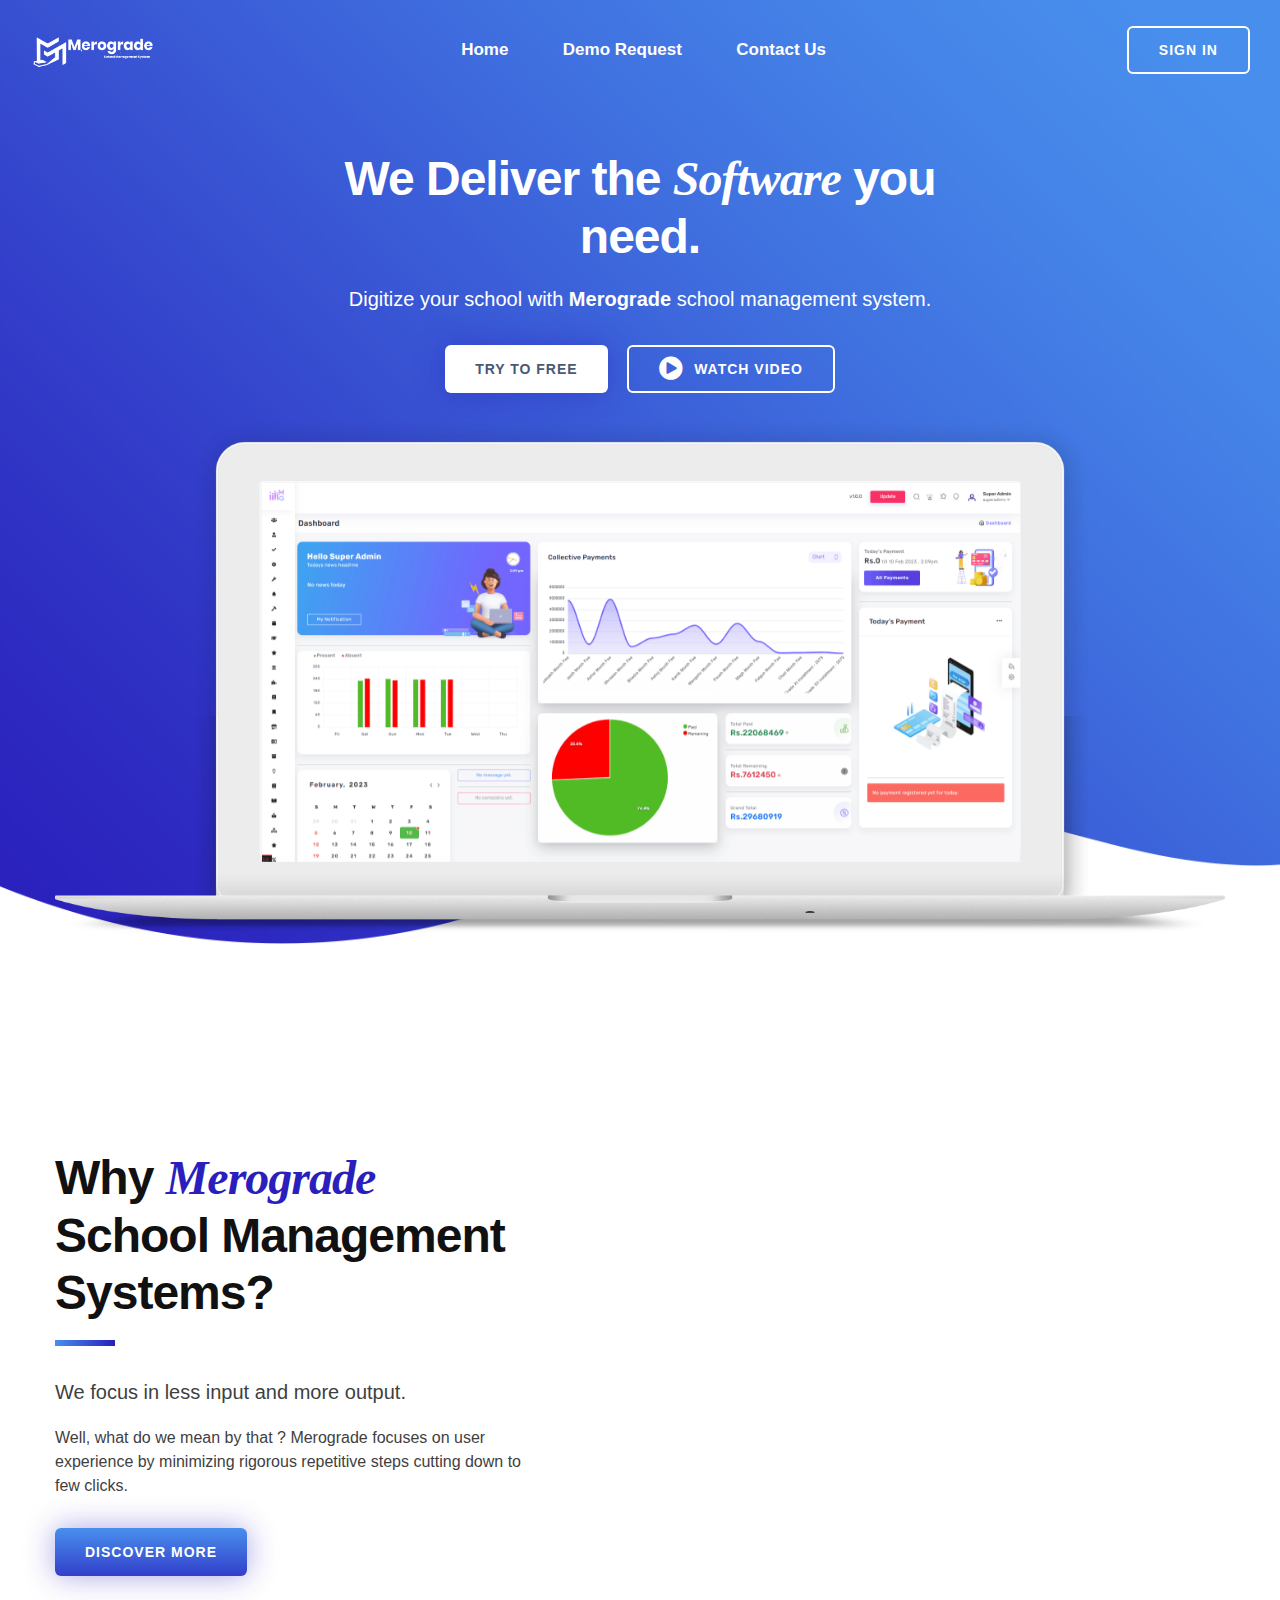
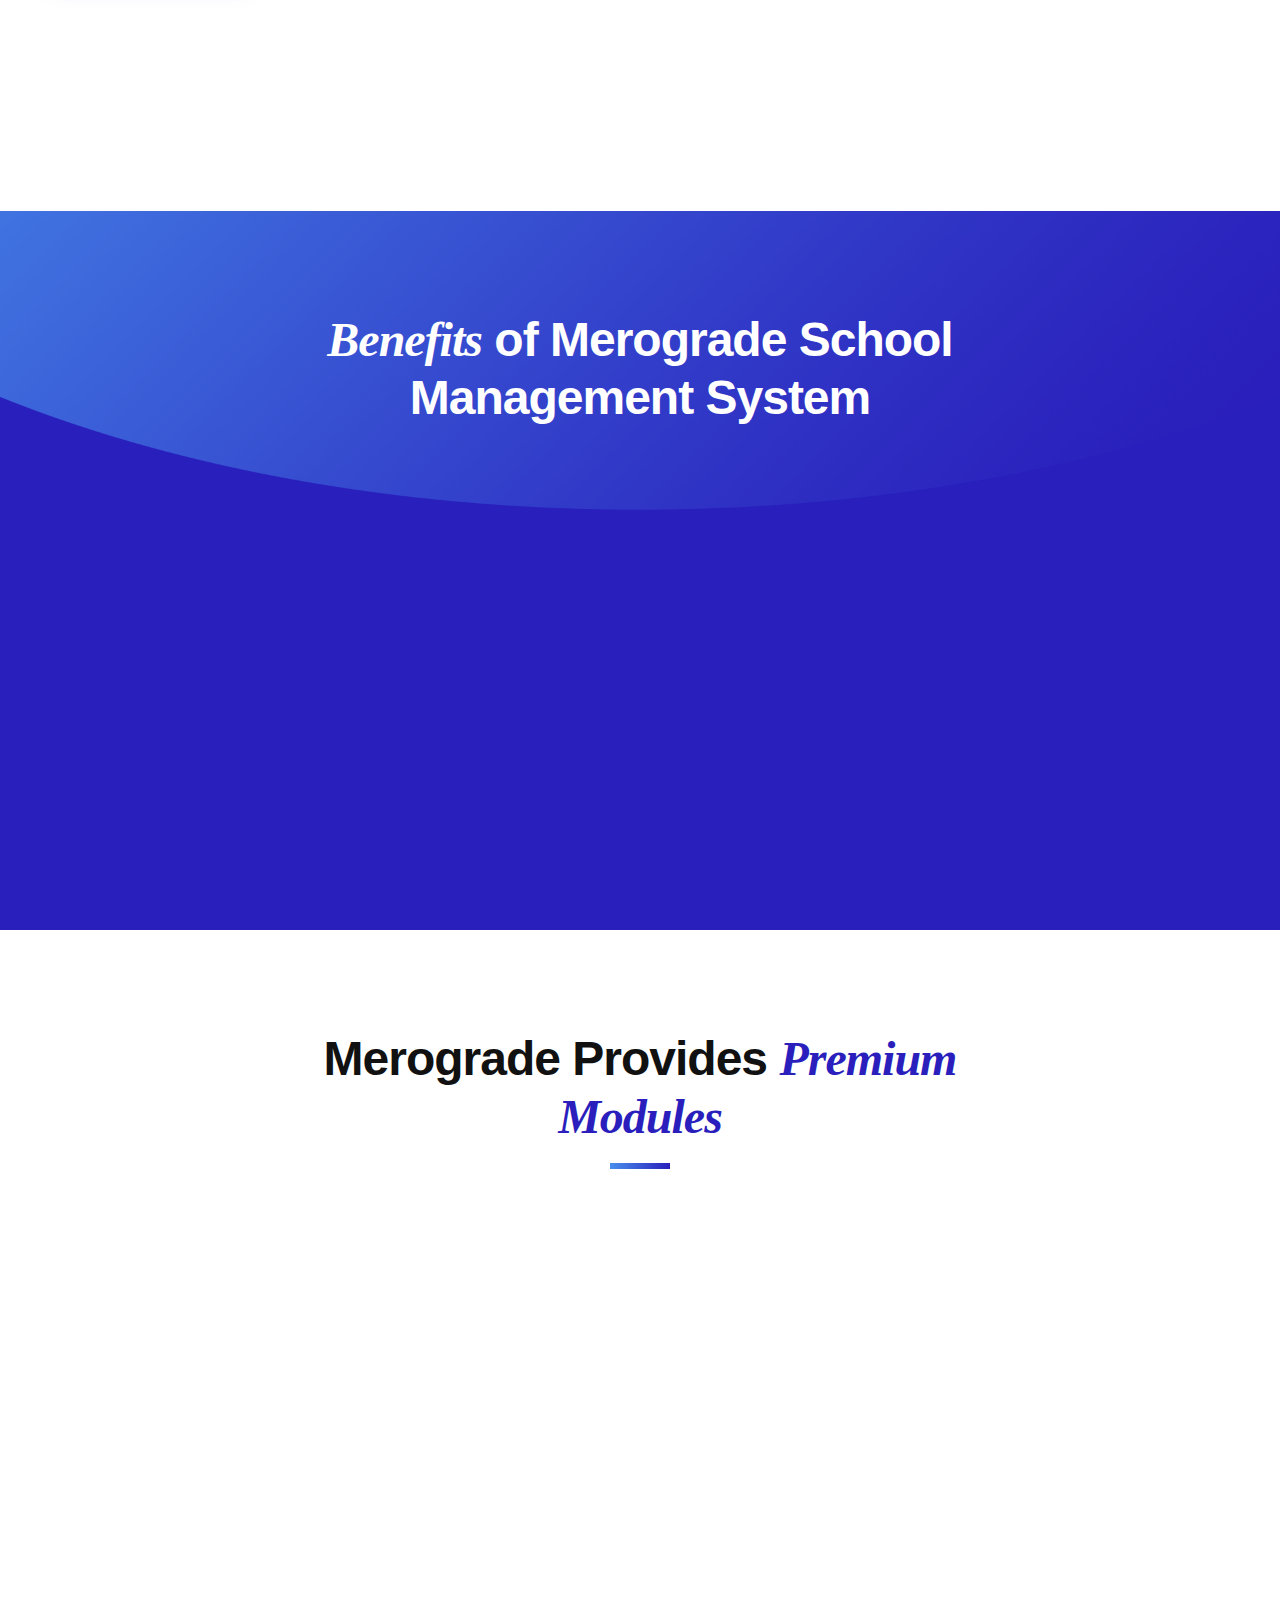
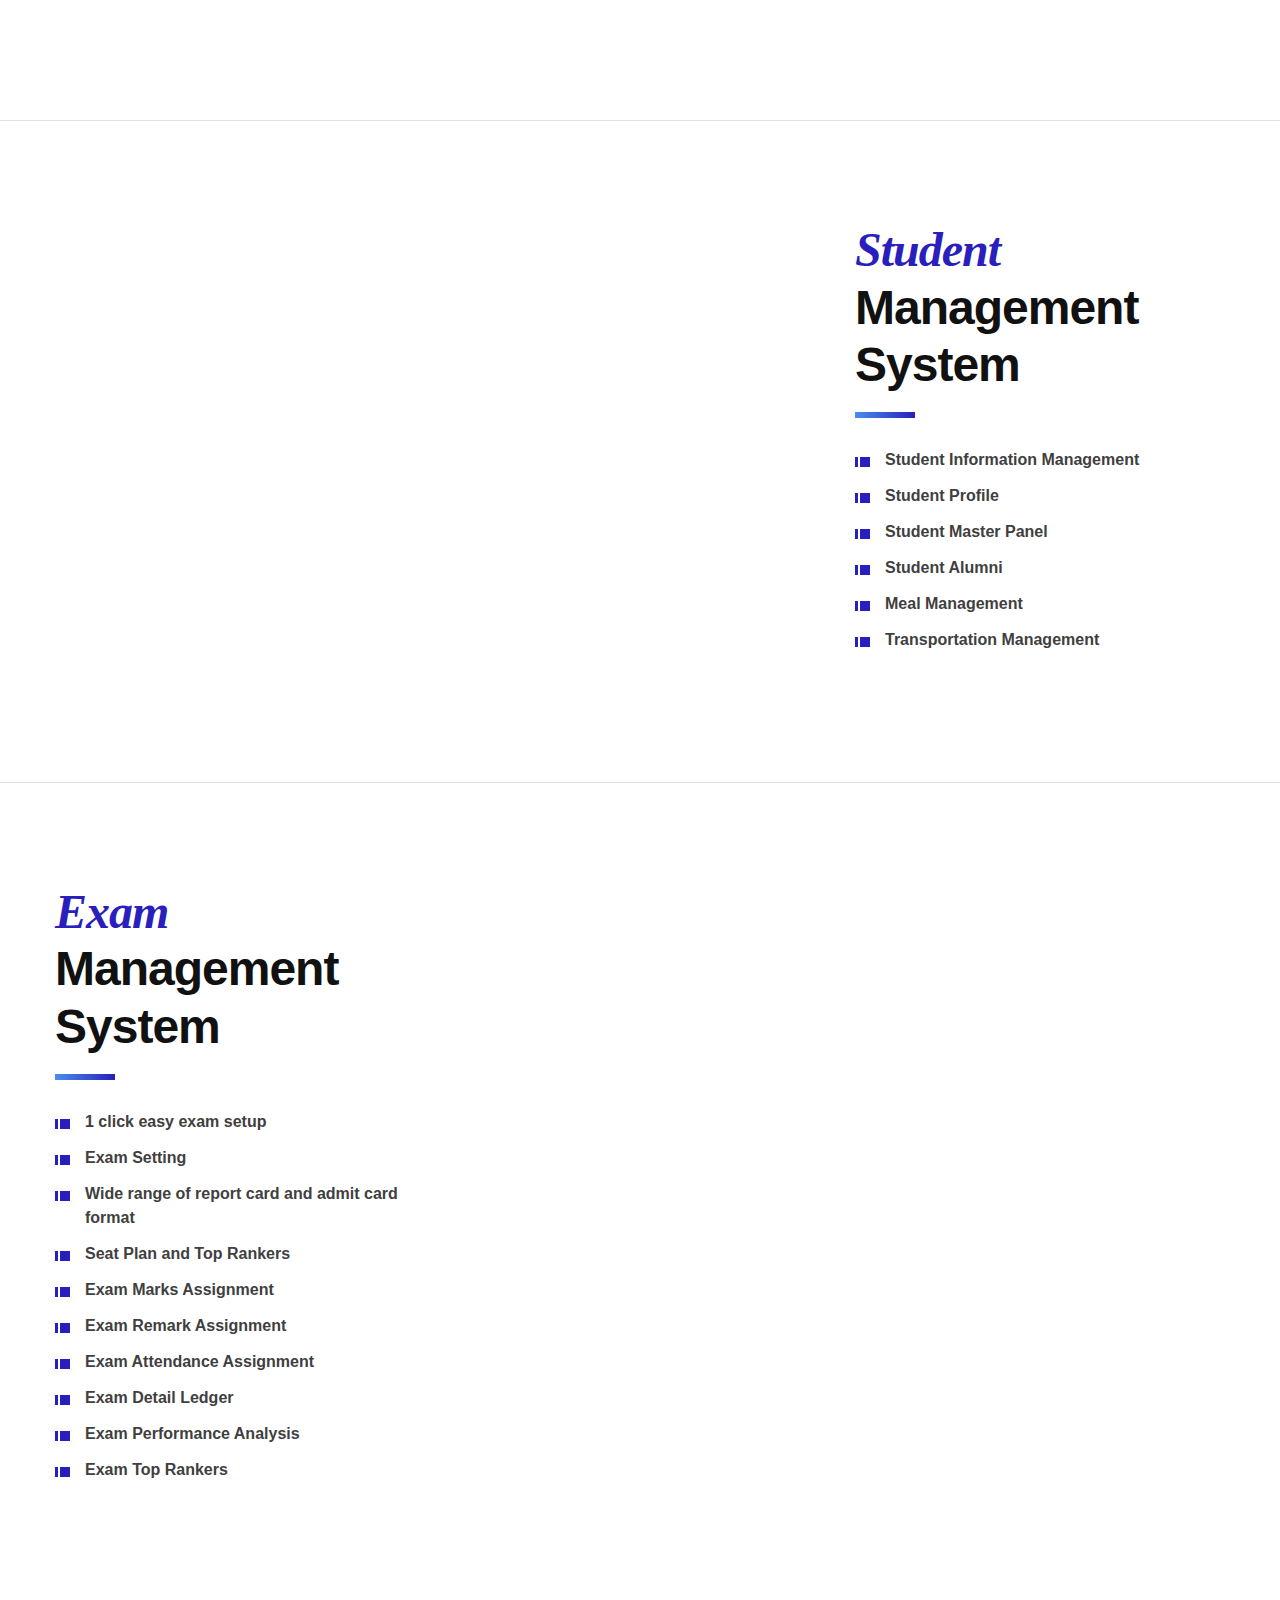
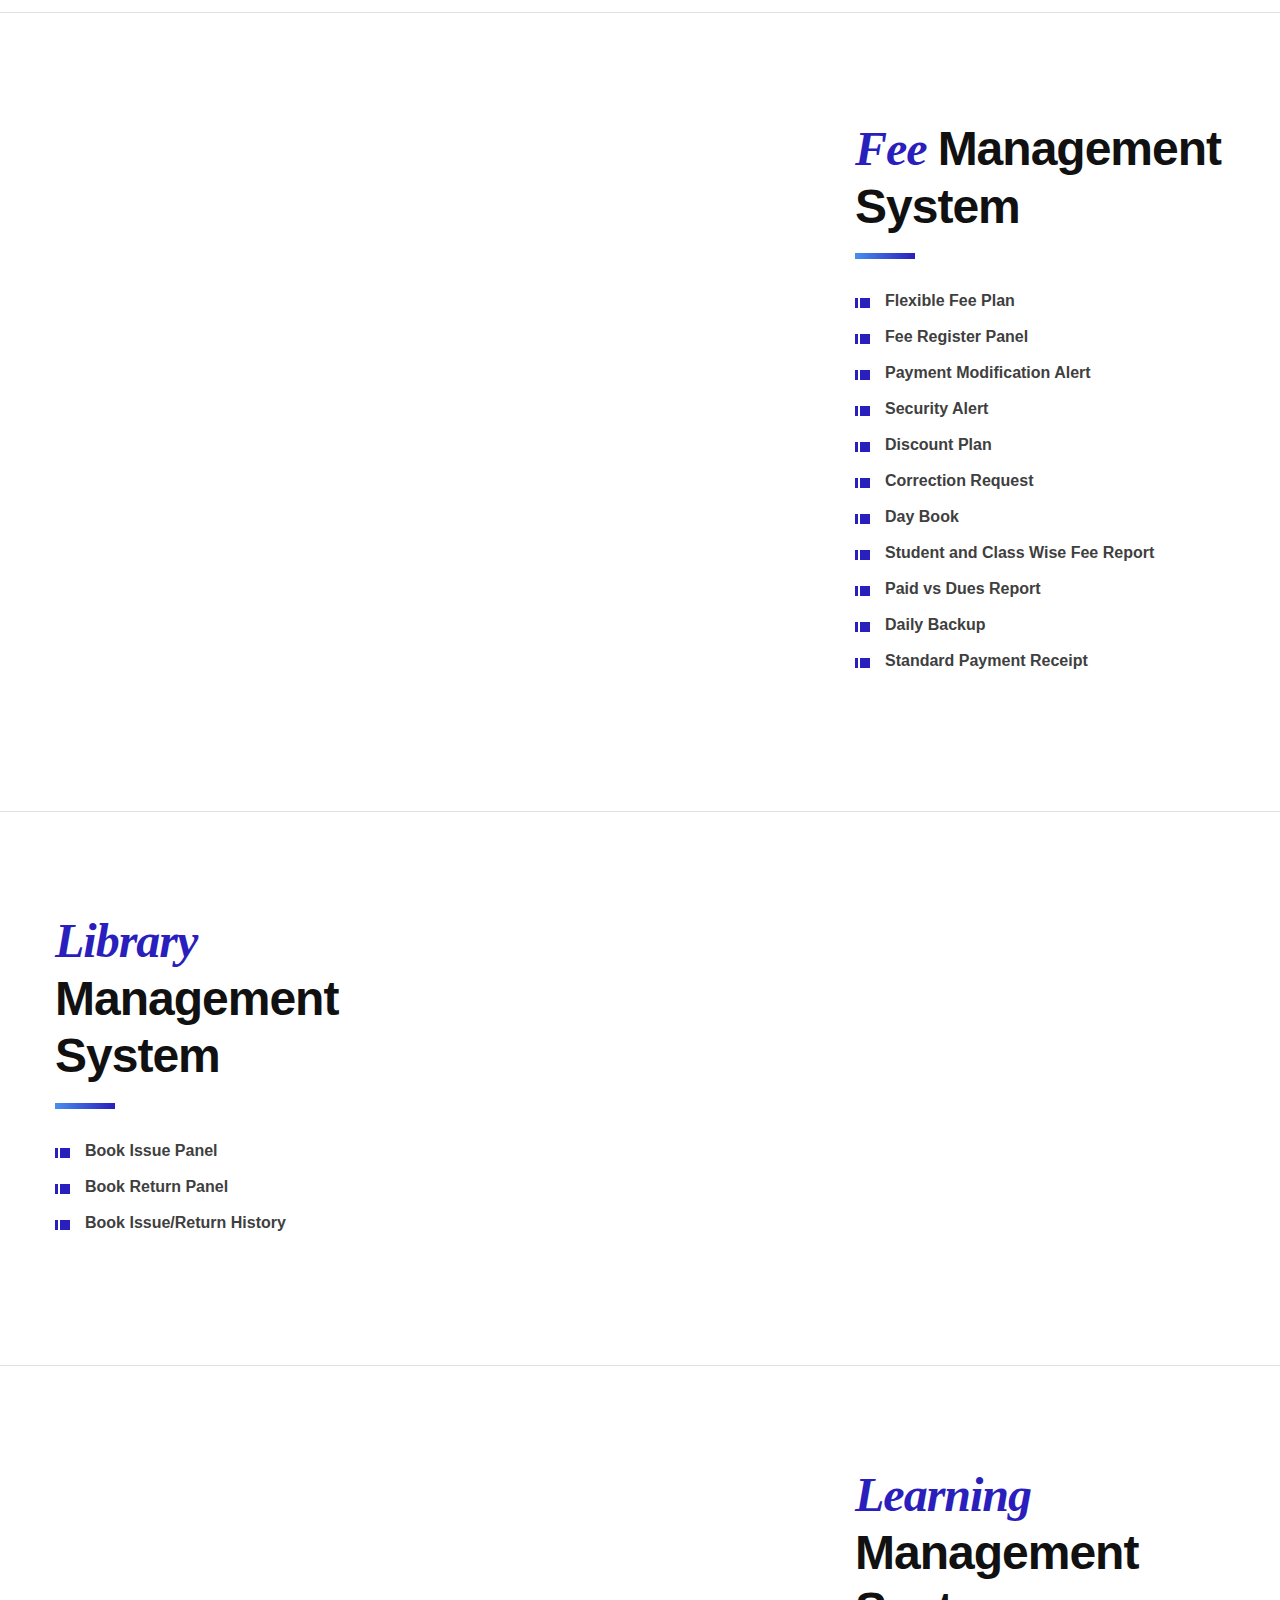
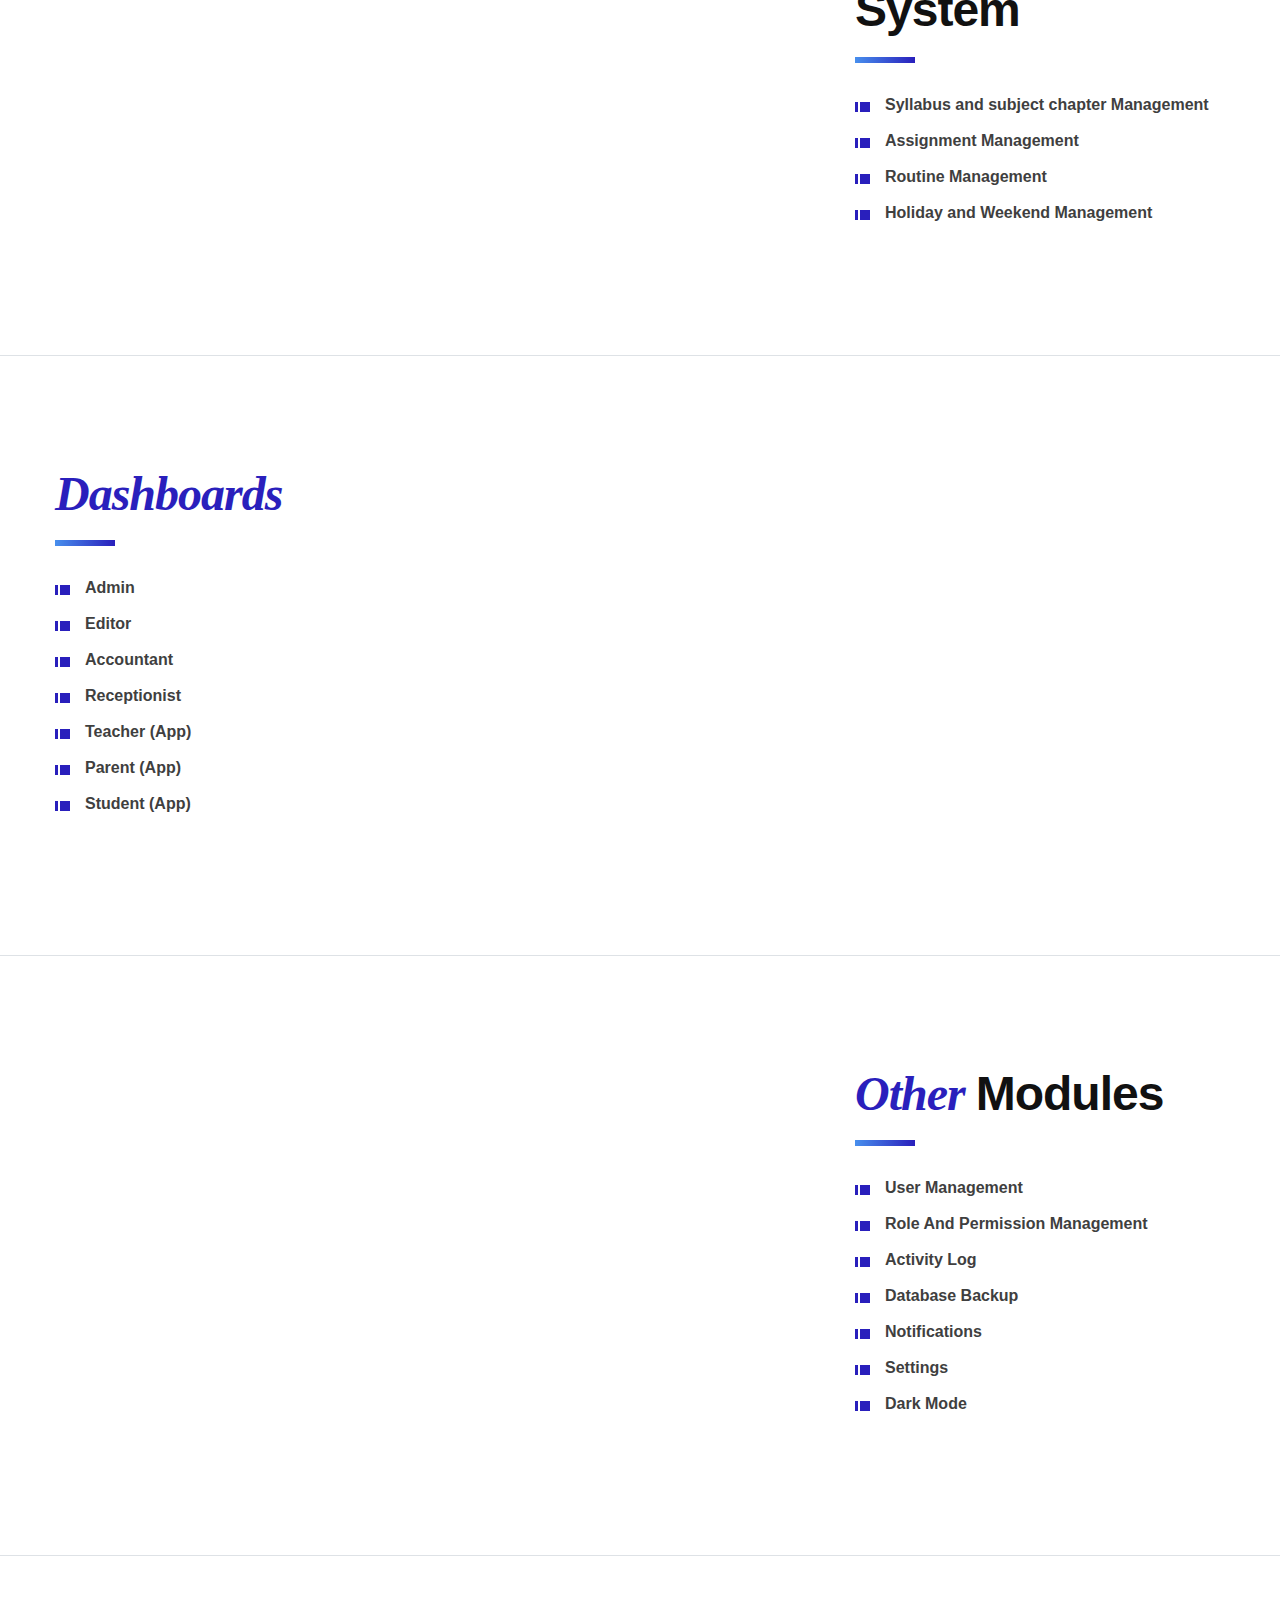
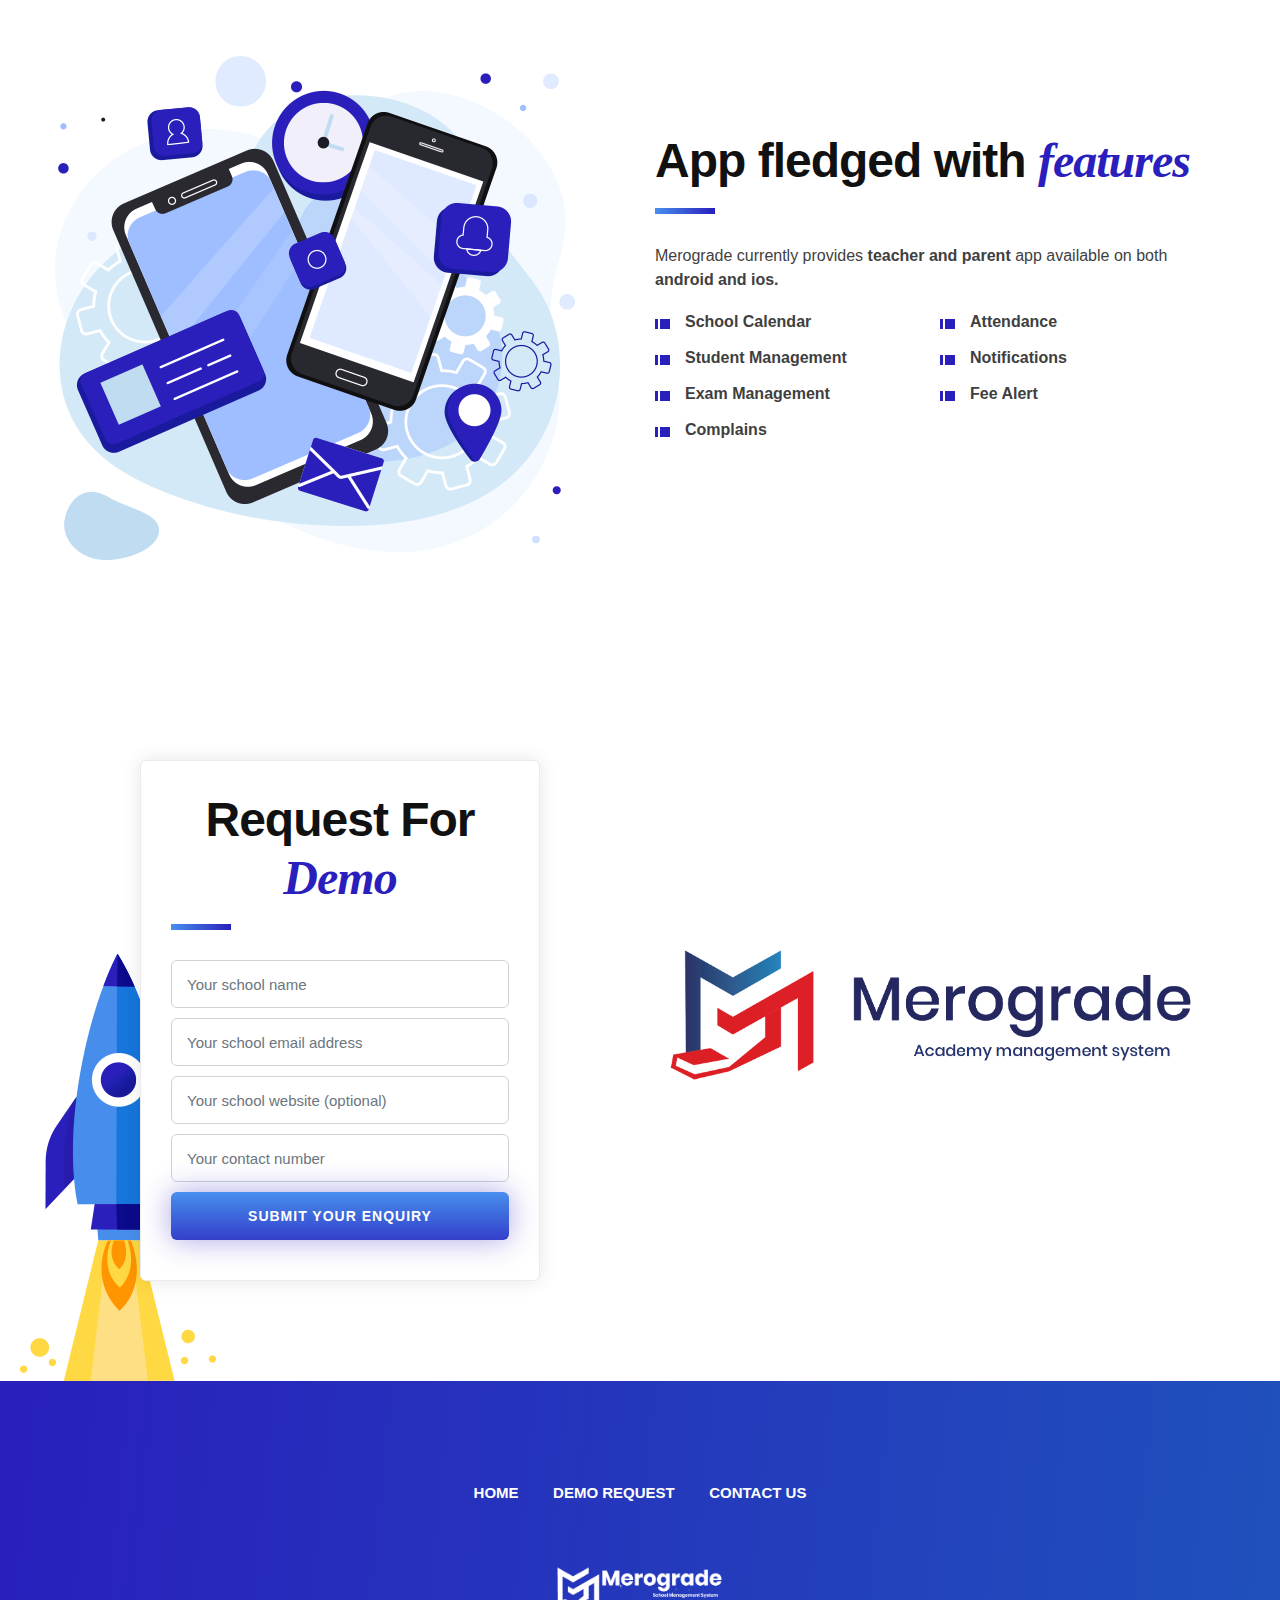
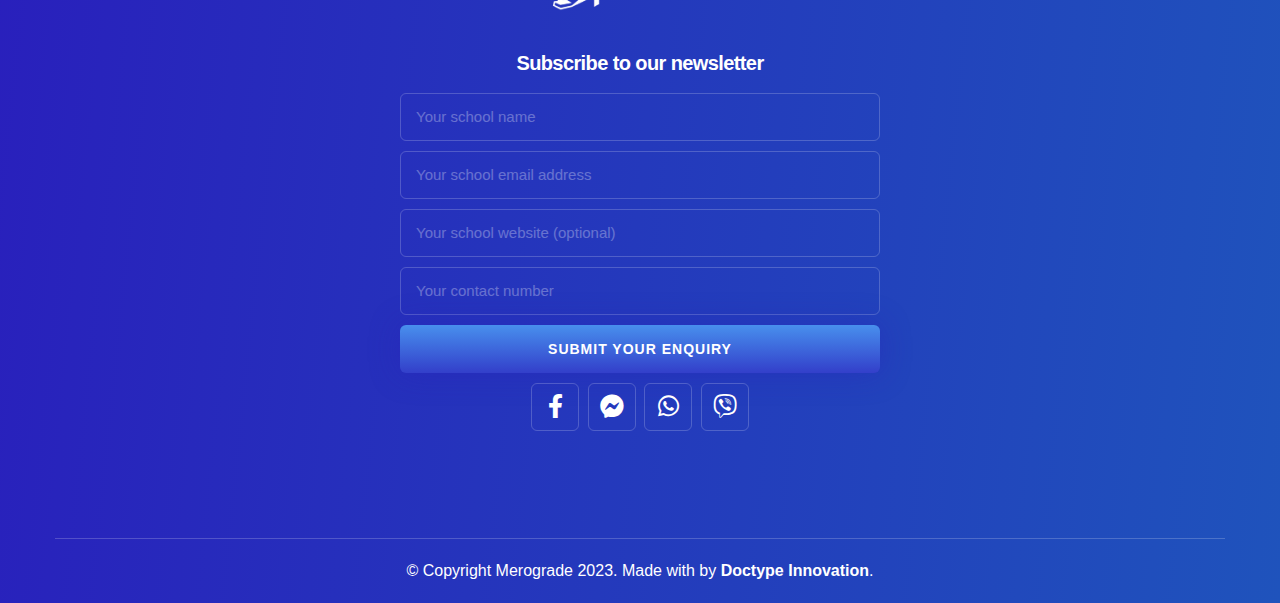
==== index.html @ cf8265fe "merograde website" ====
<!DOCTYPE html>
<html lang="en">
    <head>
        <meta charset="utf-8" />
        <title>Merograde – School Management Systeme</title>
        <meta name="viewport" content="width=device-width, initial-scale=1.0">
        <meta name="description" content="Merograde – School Management Systeme" />
        <meta name="keywords" content="Application, Clean, Saas, Dashboard, Bootstrap4" />
        <meta content="sacredthemes" name="author" />
        <!-- favicon -->
        <link rel="shortcut icon" href="images/favicon.png">
        <!-- WOW Animation -->
        <link href="css/animate.css" rel="stylesheet" type="text/css"  />
        <!-- Bootstrap css -->
        <link href="css/bootstrap.min.css" rel="stylesheet" type="text/css" />
        <!-- Slick Slider -->
        <link href="css/slick.css" rel="stylesheet" type="text/css"  />
        <!-- Icons -->
        <link href="css/materialdesignicons.min.css" rel="stylesheet" type="text/css" />
        <link href="css/line-awesome.min.css" rel="stylesheet" type="text/css" />
        <link href="css/fontawesome.min.css" rel="stylesheet" type="text/css" />
        <!-- Main css File -->
        <link href="css/style.css" rel="stylesheet" type="text/css" id="theme-default" />
        <link href="css/rtl-style.css" rel="stylesheet" type="text/css" id="rtl-theme-default" disabled="disabled" />
        <link href="css/colors/default-color.css" rel="stylesheet" type="text/css" id="theme-color" />

        <meta property="og:title" content="MEROGRADE - Academy Management System" />
<meta property="og:description" content="The Complete Academy Management System Solution" />
<meta property="og:image" content="http://merograde.com/images/cover.jpg" />
    </head>
    <body>
        <!-- box-wrapper -->
        <div class="box-wrapper">
            <!-- Loader -->
            <div id="preloader">
                <div id="status">
                    <div class="d-loader">
                        <img src="images/favicon.png" alt="Merograde">
                    </div>
                </div>
            </div>
            <!-- Loader -->
            <!-- Nav Bar -->
            <header id="master-head" class="navbar menu-absolute menu-center menu-light">
                <div class="container-fluid">
                    <div id="main-logo" class="logo-container">
                        <a class="logo" href="index-crm.html">
                            <img src="images/logo_dark.png" class="logo-dark" alt="Merograde">
                            <img src="images/logo.png" class="logo-light" alt="Merograde">
                        </a>
                    </div>
                    <div class="menu-toggle-btn">
                        <!-- Mobile menu toggle-->
                        <a class="navbar-toggle">
                            <div class="burger-lines">
                            </div>
                        </a>
                        <!-- End mobile menu toggle-->
                    </div>
                    <div id="navigation" class="nav navbar-nav navbar-main">
                        <ul id="main-menu" class="menu-primary">
                            <li class="menu-item"><a href="index.html">Home</a></li>
                            <li class="menu-item"><a href="demo_req.html">Demo Request</a></li>
                            <li class="menu-item"><a href="contact.html">Contact Us</a></li>
                        </ul>
                    </div>
                    <div class="navbar-right">
                        <div class="menu-button">
                            <a href="#" target="_blank">
                                <div class="btn btn-outline-primary btn-light">sign in</div>
                            </a>
                        </div>
                    </div>
                </div>
            </header>
            <!-- Nav Bar -->
            <!-- Main Wrapper -->
            <div id="main-wrapper" class="page-wrapper">
                <div class="page-header section-padding style-dark full-height dc-two pb-0">
                    <div class="container">
                        <div class="row justify-content-center text-center">
                            <div class="col-lg-7 col-md-12">
                                <div class="heading-wrapper wow fadeInDown" data-wow-delay="0.8s">
                                    <h1>We Deliver the <span>Software</span> you need.</h1>
                                    <div class="lead-text">
                                        <p>Digitize your school with <b>Merograde</b> school management system.</p>    
                                    </div>
                                </div>
                                <div class="btn-wrapper wow fadeIn" data-wow-delay="1.2s">
                                    <a class="btn btn-primary btn-light " href="#">try to free</a>
                                    <a class="btn btn-outline-primary btn-light" href="#"><i class="fas fa-play-circle"></i>watch video</a>
                                </div>
                                <div class="empty-space-30 clearfix"></div>
                            </div><!-- End Col -->
                            <div class="col-lg-12">
                                 <div class="ss-wrapper wow fadeInUp" data-wow-delay="1.5s">
                                    <img class="laptop-img-bg" src="images/laptop-screen.png" alt="" />
                                    <div class="screenshot-slider text-center">
                                        <div class="item">
                                            <img src="images/merograde_dashboard.gif" alt="">
                                        </div>
                                        <div class="item">
                                            <img src="images/student_module.gif" alt="">
                                        </div>
                                        <div class="item">
                                            <img src="images/fee_module.gif" alt="">
                                        </div>
                                        <div class="item">
                                            <img src="images/exam_module.gif" alt="">
                                        </div>
                                    </div>
                                </div>
                            </div><!-- End Col -->
                        </div><!-- End Row -->
                    </div>
                </div>
                <!-- Page Header -->
<div class="features-section section-padding">
                    <div class="container">
                        <div class="row clearfix align-items-center justify-content-between">
                             <div class="col-lg-5">
                                <div class="heading-wrapper with-separator">
                                    <h2 class="h1">Why <span>Merograde</span> School Management Systems?</h2>
                                </div>
                                <!-- End Heading -->
                                <div class="text-wrapper">
                                    <p class="lead-text">We focus in less input and more output.</p>
                                    <p>Well, what do we mean by that ? Merograde focuses on user experience by minimizing rigorous repetitive steps cutting down to few clicks.</p>
                                </div>
                                <div class="btn-wrapper">
                                    <a href="#" class="btn btn-primary">Discover More</a>
                                </div>
                                <div class="d-lg-none d-xl-block empty-space-30"></div>
                            </div><!-- End Col -->
                            <div class="col-lg-6">
                                <div class="row inner-row clearfix">
                                    <div class="col-lg-6 col-md-6 col-sm-6">
                                        <div class="features-block theme-one wow fadeInUp" style="visibility: visible; animation-name: fadeInUp;">
                                            <div class="inner-box">
                                                <div class="icon">
                                                    <img class="normal" src="images/default-color/icon-2.svg" alt="">
                                                    <img class="hover" src="images/default-color/icon-2-light.svg" alt="">
                                                </div>
                                                <div class="text text-center">
                                                    <h4>Easy to implement and use</h4>
                                                </div>
                                            </div>
                                        </div>
                                    </div><!-- End Col -->
                                    <div class="col-lg-6 col-md-6 col-sm-6">
                                        <div class="features-block theme-one wow fadeInUp" data-wow-delay="0.2s" style="visibility: visible; animation-delay: 0.2s; animation-name: fadeInUp;">
                                            <div class="inner-box">
                                                <div class="icon">
                                                    <img class="normal" src="images/default-color/icon-24.svg" alt="">
                                                    <img class="hover" src="images/default-color/icon-24-light.svg" alt="">
                                                </div>
                                                <div class="text text-center">
                                                    <h4>Provides Custom Dashboards</h4>
                                                </div>
                                            </div>
                                        </div>
                                    </div><!-- End Col -->
                                    <div class="col-lg-6 col-md-6 col-sm-6">
                                        <div class="features-block theme-one wow fadeInUp" data-wow-delay="0.2s" style="visibility: visible; animation-delay: 0.2s; animation-name: fadeInUp;">
                                            <div class="inner-box">
                                                <div class="icon">
                                                    <img class="normal" src="images/default-color/icon-4.svg" alt="">
                                                    <img class="hover" src="images/default-color/icon-4-light.svg" alt="">
                                                </div>
                                                <div class="text text-center">
                                                    <h4>Access data anywhere anytime</h4>
                                                </div>
                                            </div>
                                        </div>
                                    </div><!-- End Col -->
                                    <div class="col-lg-6 col-md-6 col-sm-6">
                                        <div class="features-block theme-one wow fadeInUp" data-wow-delay="0.4s" style="visibility: visible; animation-delay: 0.4s; animation-name: fadeInUp;">
                                            <div class="inner-box">
                                                <div class="icon">
                                                    <img class="normal" src="images/default-color/icon-25.svg" alt="">
                                                    <img class="hover" src="images/default-color/icon-25-light.svg" alt="">
                                                </div>
                                                <div class="text text-center">
                                                    <h4>A cost-effective solution</h4>
                                                </div>
                                            </div>
                                        </div>
                                    </div><!-- End Col -->
                                </div><!-- End Row -->
                            </div>
                            <!-- End Col -->
                        </div><!-- End Row -->
                    </div>
                </div>

                <!-- Benefits -->
        <div class="benefits-section section-padding style-dark dark-bg gradient-heading-bg">
                    <div class="container">
                        <div class="row clearfix justify-content-center">
                            <div class="col-lg-8">
                                <div class="heading-wrapper text-center">
                                    <h2 class="h1"><span>Benefits</span> of Merograde School Management System</h2>
                                </div><!-- End Heading -->
                                <div class="empty-space-60 clearfix"></div>
                            </div><!-- End Col -->
                        </div><!-- End Row -->
                        <div class="row clearfix">
                            <div class="col-lg-4 col-md-6">
                                <div class="features-block theme-two wow fadeInUp">
                                    <div class="inner-box">
                                        <div class="text text-center">
                                            <h4>Technology Integration</h4>
                                        </div>
                                    </div>
                                </div>
                            </div><!-- End Col -->
                            <div class="col-lg-4 col-md-6">
                                <div class="features-block theme-two wow fadeInUp" data-wow-delay="0.2s">
                                    <div class="inner-box">
                                        <div class="text text-center">
                                            <h4>Flexibility</h4>
                                        </div>
                                    </div>
                                </div>
                            </div><!-- End Col -->
                            <div class="col-lg-4 col-md-6">
                                <div class="features-block theme-two wow fadeInUp" data-wow-delay="0.4s">
                                    <div class="inner-box">
                                        <div class="text text-center">
                                            <h4>Paperless Administration</h4>
                                        </div>
                                    </div>
                                </div>
                            </div><!-- End Col -->
                            <div class="col-lg-4 col-md-6">
                                <div class="features-block theme-two wow fadeInUp">
                                    <div class="inner-box">
                                        <div class="text text-center">
                                            <h4>Productivity</h4>
                                        </div>
                                    </div>
                                </div>
                            </div><!-- End Col -->
                            <div class="col-lg-4 col-md-6">
                                <div class="features-block theme-two wow fadeInUp" data-wow-delay="0.2s">
                                    <div class="inner-box">
                                        <div class="text text-center">
                                            <h4>Performance</h4>
                                        </div>
                                    </div>
                                </div>
                            </div><!-- End Col -->
                            <div class="col-lg-4 col-md-6">
                                <div class="features-block theme-two wow fadeInUp" data-wow-delay="0.4s">
                                    <div class="inner-box">
                                        <div class="text text-center">
                                            <h4>Information Accessibility</h4>
                                        </div>
                                    </div>
                                </div>
                            </div><!-- End Col -->
                        </div><!-- End Row -->
                    </div>
                </div>
                <!-- Benefits Section -->
                <div class="module-section section-padding">
                    <div class="container">
                        <div class="row clearfix justify-content-center">
                            <div class="col-lg-8">
                                <div class="heading-wrapper with-separator text-center">
                                    <h2 class="h1">Merograde Provides <span>Premium Modules</span></h2>
                                </div>
                                <!-- End Heading -->
                            </div><!-- End Col -->
                        </div><!-- End Row -->
                        <div class="row clearfix">
                            <div class="col-lg-2 col-md-4 col-sm-6">
                                <div class="features-block theme-three wow fadeInUp">
                                    <div class="inner-box">
                                        <div class="icon">
                                            <img class="normal" src="images/st-icon-1.svg" alt="">
                                        </div>
                                        <div class="text text-center">
                                            <h4>Fee Collection</h4>    
                                        </div>
                                    </div>
                                </div>
                            </div><!-- End Col -->
                            <div class="col-lg-2 col-md-4 col-sm-6">
                                <div class="features-block theme-three wow fadeInUp" data-wow-delay="0.2s">
                                    <div class="inner-box">
                                        <div class="icon">
                                            <img class="normal" src="images/st-icon-2.svg" alt="">
                                        </div>
                                        <div class="text text-center">
                                            <h4>Library</h4>
                                        </div>
                                    </div>
                                </div>
                            </div><!-- End Col -->
                            <div class="col-lg-2 col-md-4 col-sm-6">
                                <div class="features-block theme-three wow fadeInUp" data-wow-delay="0.4s">
                                    <div class="inner-box">
                                        <div class="icon">
                                            <img class="normal" src="images/st-icon-3.svg" alt="">
                                        </div>
                                        <div class="text text-center">
                                            <h4>Human Resource</h4>    
                                        </div>
                                    </div>
                                </div>
                            </div><!-- End Col -->
                            <div class="col-lg-2 col-md-4 col-sm-6">
                                <div class="features-block theme-three wow fadeInUp" data-wow-delay="0.6s">
                                    <div class="inner-box">
                                        <div class="icon">
                                            <img class="normal" src="images/st-icon-4.svg" alt="">
                                        </div>
                                        <div class="text text-center">
                                            <h4>Academic</h4>    
                                        </div>
                                    </div>
                                </div>
                            </div><!-- End Col -->
                            <div class="col-lg-2 col-md-4 col-sm-6">
                                <div class="features-block theme-three wow fadeInUp" data-wow-delay="0.8s">
                                    <div class="inner-box">
                                        <div class="icon">
                                            <img class="normal" src="images/st-icon-5.svg" alt="">
                                        </div>
                                        <div class="text text-center">
                                            <h4>Examination</h4>    
                                        </div>
                                    </div>
                                </div>
                            </div><!-- End Col -->
                            <div class="col-lg-2 col-md-4 col-sm-6">
                                <div class="features-block theme-three wow fadeInUp" data-wow-delay="1s">
                                    <div class="inner-box">
                                        <div class="icon">
                                            <img class="normal" src="images/st-icon-6.svg" alt="">
                                        </div>
                                        <div class="text text-center">
                                            <h4>Student Info</h4>    
                                        </div>
                                    </div>
                                </div>
                            </div><!-- End Col -->
                            <div class="col-lg-2 col-md-4 col-sm-6">
                                <div class="features-block theme-three wow fadeInUp">
                                    <div class="inner-box">
                                        <div class="icon">
                                            <img class="normal" src="images/world-wide-web.png" alt="">
                                        </div>
                                        <div class="text text-center">
                                            <h4>Website</h4>    
                                        </div>
                                    </div>
                                </div>
                            </div><!-- End Col -->
                            <div class="col-lg-2 col-md-4 col-sm-6">
                                <div class="features-block theme-three wow fadeInUp" data-wow-delay="0.2s">
                                    <div class="inner-box">
                                        <div class="icon">
                                            <img class="normal" src="images/st-icon-8.svg" alt="">
                                        </div>
                                        <div class="text text-center">
                                            <h4>Attendance</h4>
                                        </div>
                                    </div>
                                </div>
                            </div><!-- End Col -->
                            <div class="col-lg-2 col-md-4 col-sm-6">
                                <div class="features-block theme-three wow fadeInUp" data-wow-delay="0.4s">
                                    <div class="inner-box">
                                        <div class="icon">
                                            <img class="normal" src="images/report.png" alt="">
                                        </div>
                                        <div class="text text-center">
                                            <h4>Report</h4>    
                                        </div>
                                    </div>
                                </div>
                            </div><!-- End Col -->
                            <div class="col-lg-2 col-md-4 col-sm-6">
                                <div class="features-block theme-three wow fadeInUp" data-wow-delay="0.6s">
                                    <div class="inner-box">
                                        <div class="icon">
                                            <img class="normal" src="images/st-icon-10.svg" alt="">
                                        </div>
                                        <div class="text text-center">
                                            <h4>Notification</h4>    
                                        </div>
                                    </div>
                                </div>
                            </div><!-- End Col -->
                            <div class="col-lg-2 col-md-4 col-sm-6">
                                <div class="features-block theme-three wow fadeInUp" data-wow-delay="0.8s">
                                    <div class="inner-box">
                                        <div class="icon">
                                            <img class="normal" src="images/st-icon-11.svg" alt="">
                                        </div>
                                        <div class="text text-center">
                                            <h4>Home work</h4>    
                                        </div>
                                    </div>
                                </div>
                            </div><!-- End Col -->
                            <div class="col-lg-2 col-md-4 col-sm-6">
                                <div class="features-block theme-three wow fadeInUp" data-wow-delay="1s">
                                    <div class="inner-box">
                                        <div class="icon">
                                            <img class="normal" src="images/st-icon-12.svg" alt="">
                                        </div>
                                        <div class="text text-center">
                                            <h4>Upload Content</h4>    
                                        </div>
                                    </div>
                                </div>
                            </div><!-- End Col -->
                        </div><!-- End Row -->
                    </div>
                </div>
                <!-- Features -->
                <!-- Student Management System -->
                <div class="section-padding border-top">
                    <div class="container">
                        <div class="row clearfix align-items-center">
                            <div class="col-lg-8">
                           <div class="row clearfix">
                            <div class="col-lg-4 col-md-4 col-sm-6">
                                <div class="features-block theme-three wow fadeInUp" data-wow-delay="0.2s">
                                    <div class="inner-box">
                                        <div class="icon">
                                            <img class="normal" src="images/student.png" alt="Student Information Management">
                                        </div>
                                        <div class="text text-center">
                                            <h4>Info Management</h4>
                                        </div>
                                    </div>
                                </div>
                            </div>
                            <div class="col-lg-4 col-md-4 col-sm-6">
                                <div class="features-block theme-three wow fadeInUp" data-wow-delay="0.2s">
                                    <div class="inner-box">
                                        <div class="icon">
                                            <img class="normal" src="images/dashboard.png" alt="Student Detail Profile">
                                        </div>
                                        <div class="text text-center">
                                            <h4>Student Profile</h4>
                                        </div>
                                    </div>
                                </div>
                            </div>
                            <div class="col-lg-4 col-md-4 col-sm-6">
                                <div class="features-block theme-three wow fadeInUp" data-wow-delay="0.2s">
                                    <div class="inner-box">
                                        <div class="icon">
                                            <img class="normal" src="images/analytics.png" alt="Student Master Panel">
                                        </div>
                                        <div class="text text-center">
                                            <h4>Master Panel</h4>
                                        </div>
                                    </div>
                                </div>
                            </div>
                            <div class="col-lg-4 col-md-4 col-sm-6">
                                <div class="features-block theme-three wow fadeInUp" data-wow-delay="0.2s">
                                    <div class="inner-box">
                                        <div class="icon">
                                            <img class="normal" src="images/lunch.png" alt="Student Meal Management">
                                        </div>
                                        <div class="text text-center">
                                            <h4>Meal</h4>
                                        </div>
                                    </div>
                                </div>
                            </div>
                            <div class="col-lg-4 col-md-4 col-sm-6">
                                <div class="features-block theme-three wow fadeInUp" data-wow-delay="0.2s">
                                    <div class="inner-box">
                                        <div class="icon">
                                            <img class="normal" src="images/bus-school.png" alt="Student Transportation Management">
                                        </div>
                                        <div class="text text-center">
                                            <h4>Transportation</h4>
                                        </div>
                                    </div>
                                </div>
                            </div>
                        </div>
                            </div><!-- End Col -->
                            <div class="col-lg-4">
                                <div class="heading-wrapper with-separator">
                                    <h2 class="h1"><span>Student </span> Management System</h2>
                                </div><!-- End Heading -->
                                <div class="text-wrapper">
                                    <ul class="list-style-one">
                                        <li><strong>Student Information Management</strong></li>
                                        <li><strong>Student Profile</strong></li>
                                        <li><strong>Student Master Panel</strong></li>
                                        <li><strong>Student Alumni</strong></li>
                                         <li><strong>Meal Management</strong></li>
                                         <li><strong>Transportation Management</strong></li>
                                    </ul>
                                </div>
                            </div><!-- End Col -->
                        </div><!-- End Row -->
                    </div>
                </div>
                <!-- Exam Management System -->
                <div class="section-padding border-top">
                    <div class="container">
                        <div class="row clearfix align-items-center">
                            <div class="col-lg-4">
                                <div class="heading-wrapper with-separator">
                                    <h2 class="h1"><span>Exam </span> Management System</h2>
                                </div><!-- End Heading -->
                                <div class="text-wrapper">
                                    <ul class="list-style-one">
                                        <li><strong>1 click easy exam setup</strong></li>
                                        <li><strong>Exam Setting</strong></li>
                                        <li><strong>Wide range of report card and admit card format</strong></li>
                                        <li><strong>Seat Plan and Top Rankers</strong></li>
                                        <li><strong>Exam Marks Assignment</strong></li>
                                        <li><strong>Exam Remark Assignment</strong></li>
                                        <li><strong>Exam Attendance Assignment</strong></li>
                                         <li><strong>Exam Detail Ledger</strong></li>
                                         <li><strong>Exam Performance Analysis</strong></li>
                                         <li><strong>Exam Top Rankers</strong></li>
                                    </ul>
                                </div>
                            </div><!-- End Col -->
                            <div class="col-lg-8">
                           <div class="row clearfix">
                            <div class="col-lg-4 col-md-4 col-sm-6">
                                <div class="features-block theme-three wow fadeInUp" data-wow-delay="0.2s">
                                    <div class="inner-box">
                                        <div class="icon">
                                            <img class="normal" src="images/tap.png" alt="One click easy exam creation">
                                        </div>
                                        <div class="text text-center">
                                            <h4>Easy Setup</h4>
                                        </div>
                                    </div>
                                </div>
                            </div>
                            <div class="col-lg-4 col-md-4 col-sm-6">
                                <div class="features-block theme-three wow fadeInUp" data-wow-delay="0.2s">
                                    <div class="inner-box">
                                        <div class="icon">
                                            <img class="normal" src="images/setting.png" alt="Exam Setting">
                                        </div>
                                        <div class="text text-center">
                                            <h4>Exam Setting</h4>
                                        </div>
                                    </div>
                                </div>
                            </div>
                            <div class="col-lg-4 col-md-4 col-sm-6">
                                <div class="features-block theme-three wow fadeInUp" data-wow-delay="0.2s">
                                    <div class="inner-box">
                                        <div class="icon">
                                            <img class="normal" src="images/result.png" alt="Exam Result">
                                        </div>
                                        <div class="text text-center">
                                            <h4>Result</h4>
                                        </div>
                                    </div>
                                </div>
                            </div>
                            <div class="col-lg-4 col-md-4 col-sm-6">
                                <div class="features-block theme-three wow fadeInUp" data-wow-delay="0.2s">
                                    <div class="inner-box">
                                        <div class="icon">
                                            <img class="normal" src="images/attendance.png" alt="Exam Attendance">
                                        </div>
                                        <div class="text text-center">
                                            <h4>Attendance</h4>
                                        </div>
                                    </div>
                                </div>
                            </div>
                            <div class="col-lg-4 col-md-4 col-sm-6">
                                <div class="features-block theme-three wow fadeInUp" data-wow-delay="0.2s">
                                    <div class="inner-box">
                                        <div class="icon">
                                            <img class="normal" src="images/id-card.png" alt="Exam Admit Card">
                                        </div>
                                        <div class="text text-center">
                                            <h4>Admit Card</h4>
                                        </div>
                                    </div>
                                </div>
                            </div>
                            <div class="col-lg-4 col-md-4 col-sm-6">
                                <div class="features-block theme-three wow fadeInUp" data-wow-delay="0.2s">
                                    <div class="inner-box">
                                        <div class="icon">
                                            <img class="normal" src="images/ledger.png" alt="Exam Admit Card">
                                        </div>
                                        <div class="text text-center">
                                            <h4>Ledger</h4>
                                        </div>
                                    </div>
                                </div>
                            </div>
                            <div class="col-lg-4 col-md-4 col-sm-6">
                                <div class="features-block theme-three wow fadeInUp" data-wow-delay="0.2s">
                                    <div class="inner-box">
                                        <div class="icon">
                                            <img class="normal" src="images/analytics.png" alt="Exam Admit Card">
                                        </div>
                                        <div class="text text-center">
                                            <h4>Analysis</h4>
                                        </div>
                                    </div>
                                </div>
                            </div>
                            <div class="col-lg-4 col-md-4 col-sm-6">
                                <div class="features-block theme-three wow fadeInUp" data-wow-delay="0.2s">
                                    <div class="inner-box">
                                        <div class="icon">
                                            <img class="normal" src="images/trophy.png" alt="Exam Admit Card">
                                        </div>
                                        <div class="text text-center">
                                            <h4>Top Rankers</h4>
                                        </div>
                                    </div>
                                </div>
                            </div>
                        </div>
                            </div><!-- End Col -->
                        </div><!-- End Row -->
                    </div>
                </div>
                <!-- Fee Management System -->
                <div class="section-padding border-top">
                    <div class="container">
                        <div class="row clearfix align-items-center">
                            <div class="col-lg-8">
                           <div class="row clearfix">
                            <div class="col-lg-4 col-md-4 col-sm-6">
                                <div class="features-block theme-three wow fadeInUp" data-wow-delay="0.2s">
                                    <div class="inner-box">
                                        <div class="icon">
                                            <img class="normal" src="images/plan.png" alt="Flexible Fee Plan">
                                        </div>
                                        <div class="text text-center">
                                            <h4>Fee Plan</h4>
                                        </div>
                                    </div>
                                </div>
                            </div>
                            <div class="col-lg-4 col-md-4 col-sm-6">
                                <div class="features-block theme-three wow fadeInUp" data-wow-delay="0.2s">
                                    <div class="inner-box">
                                        <div class="icon">
                                            <img class="normal" src="images/dashboard.png" alt="Fee Collection Panel">
                                        </div>
                                        <div class="text text-center">
                                            <h4>Payment Panel</h4>
                                        </div>
                                    </div>
                                </div>
                            </div>
                            <div class="col-lg-4 col-md-4 col-sm-6">
                                <div class="features-block theme-three wow fadeInUp" data-wow-delay="0.2s">
                                    <div class="inner-box">
                                        <div class="icon">
                                            <img class="normal" src="images/alert.png" alt="Fee Security Alert">
                                        </div>
                                        <div class="text text-center">
                                            <h4>Security Alert</h4>
                                        </div>
                                    </div>
                                </div>
                            </div>
                            <div class="col-lg-4 col-md-4 col-sm-6">
                                <div class="features-block theme-three wow fadeInUp" data-wow-delay="0.2s">
                                    <div class="inner-box">
                                        <div class="icon">
                                            <img class="normal" src="images/discount.png" alt="Fee Discount Plan">
                                        </div>
                                        <div class="text text-center">
                                            <h4>Discount</h4>
                                        </div>
                                    </div>
                                </div>
                            </div>
                            <div class="col-lg-4 col-md-4 col-sm-6">
                                <div class="features-block theme-three wow fadeInUp" data-wow-delay="0.2s">
                                    <div class="inner-box">
                                        <div class="icon">
                                            <img class="normal" src="images/ledger.png" alt="Fee Day Book">
                                        </div>
                                        <div class="text text-center">
                                            <h4>Day Book</h4>
                                        </div>
                                    </div>
                                </div>
                            </div>
                            <div class="col-lg-4 col-md-4 col-sm-6">
                                <div class="features-block theme-three wow fadeInUp" data-wow-delay="0.2s">
                                    <div class="inner-box">
                                        <div class="icon">
                                            <img class="normal" src="images/report.png" alt="Fee Reports">
                                        </div>
                                        <div class="text text-center">
                                            <h4>Reports</h4>
                                        </div>
                                    </div>
                                </div>
                            </div>
                            <div class="col-lg-4 col-md-4 col-sm-6">
                                <div class="features-block theme-three wow fadeInUp" data-wow-delay="0.2s">
                                    <div class="inner-box">
                                        <div class="icon">
                                            <img class="normal" src="images/st-icon-11.svg" alt="Payment Receipt">
                                        </div>
                                        <div class="text text-center">
                                            <h4>Receipts</h4>
                                        </div>
                                    </div>
                                </div>
                            </div>
                            <div class="col-lg-4 col-md-4 col-sm-6">
                                <div class="features-block theme-three wow fadeInUp" data-wow-delay="0.2s">
                                    <div class="inner-box">
                                        <div class="icon">
                                            <img class="normal" src="images/alert.png" alt="Exam Admit Card">
                                        </div>
                                        <div class="text text-center">
                                            <h4>Due Reminder</h4>
                                        </div>
                                    </div>
                                </div>
                            </div>
                        </div>
                            </div><!-- End Col -->
                                    <div class="col-lg-4">
                                <div class="heading-wrapper with-separator">
                                    <h2 class="h1"><span>Fee </span> Management System</h2>
                                </div><!-- End Heading -->
                                <div class="text-wrapper">
                                    <ul class="list-style-one">
                                        <li><strong>Flexible Fee Plan</strong></li>
                                        <li><strong>Fee Register Panel</strong></li>
                                        <li><strong>Payment Modification Alert</strong></li>
                                        <li><strong>Security Alert</strong></li>
                                        <li><strong>Discount Plan</strong></li>
                                        <li><strong>Correction Request</strong></li>
                                        <li><strong>Day Book</strong></li>
                                        <li><strong>Student and Class Wise Fee Report</strong></li>
                                        <li><strong>Paid vs Dues Report</strong></li>
                                        <li><strong>Daily Backup</strong></li>
                                        <li><strong>Standard Payment Receipt</strong></li>
                                    </ul>
                                </div>
                            </div><!-- End Col -->
                        </div><!-- End Row -->
                    </div>
                </div>
                <!-- Library Management System -->
                <div class="section-padding border-top">
                    <div class="container">
                        <div class="row clearfix align-items-center">
                                    <div class="col-lg-4">
                                <div class="heading-wrapper with-separator">
                                    <h2 class="h1"><span>Library </span> Management System</h2>
                                </div><!-- End Heading -->
                                <div class="text-wrapper">
                                    <ul class="list-style-one">
                                        <li><strong>Book Issue Panel</strong></li>
                                        <li><strong>Book Return Panel</strong></li>
                                        <li><strong>Book Issue/Return History</strong></li>
                                    </ul>
                                </div>
                            
                            </div><!-- End Col -->
                                                        <div class="col-lg-8">
                           <div class="row clearfix">
                            <div class="col-lg-4 col-md-4 col-sm-6">
                                <div class="features-block theme-three wow fadeInUp" data-wow-delay="0.2s">
                                    <div class="inner-box">
                                        <div class="icon">
                                            <img class="normal" src="images/dashboard.png" alt="Book Issue Panel">
                                        </div>
                                        <div class="text text-center">
                                            <h4>Issue Panel</h4>
                                        </div>
                                    </div>
                                </div>
                            </div>
                            <div class="col-lg-4 col-md-4 col-sm-6">
                                <div class="features-block theme-three wow fadeInUp" data-wow-delay="0.2s">
                                    <div class="inner-box">
                                        <div class="icon">
                                            <img class="normal" src="images/plan.png" alt="Book Return Panel">
                                        </div>
                                        <div class="text text-center">
                                            <h4>Return Panel</h4>
                                        </div>
                                    </div>
                                </div>
                            </div>
                            <div class="col-lg-4 col-md-4 col-sm-6">
                                <div class="features-block theme-three wow fadeInUp" data-wow-delay="0.2s">
                                    <div class="inner-box">
                                        <div class="icon">
                                            <img class="normal" src="images/history.png" alt="Book Issue/Return History">
                                        </div>
                                        <div class="text text-center">
                                            <h4>History</h4>
                                        </div>
                                    </div>
                                </div>
                            </div>
                        </div>
                            </div><!-- End Col -->
                        </div><!-- End Row -->
                    </div>
                </div>
                <!-- Learning Management System -->
                <div class="section-padding border-top">
                    <div class="container">
                        <div class="row clearfix align-items-center">
                                                        <div class="col-lg-8">
                           <div class="row clearfix">
                            <div class="col-lg-4 col-md-4 col-sm-6">
                                <div class="features-block theme-three wow fadeInUp" data-wow-delay="0.2s">
                                    <div class="inner-box">
                                        <div class="icon">
                                            <img class="normal" src="images/calender.png" alt="Class Routine Management">
                                        </div>
                                        <div class="text text-center">
                                            <h4>Routine</h4>
                                        </div>
                                    </div>
                                </div>
                            </div>
                            <div class="col-lg-4 col-md-4 col-sm-6">
                                <div class="features-block theme-three wow fadeInUp" data-wow-delay="0.2s">
                                    <div class="inner-box">
                                        <div class="icon">
                                            <img class="normal" src="images/st-icon-2.svg" alt="Assignment Management">
                                        </div>
                                        <div class="text text-center">
                                            <h4>Assignment</h4>
                                        </div>
                                    </div>
                                </div>
                            </div>
                            <div class="col-lg-4 col-md-4 col-sm-6">
                                <div class="features-block theme-three wow fadeInUp" data-wow-delay="0.2s">
                                    <div class="inner-box">
                                        <div class="icon">
                                            <img class="normal" src="images/st-icon-6.svg" alt="Syllabus Management">
                                        </div>
                                        <div class="text text-center">
                                            <h4>Syllabus</h4>
                                        </div>
                                    </div>
                                </div>
                            </div>
                        </div>
                            </div><!-- End Col -->
                                                                <div class="col-lg-4">
                                <div class="heading-wrapper with-separator">
                                    <h2 class="h1"><span>Learning </span> Management System</h2>
                                </div><!-- End Heading -->
                                <div class="text-wrapper">
                                    <ul class="list-style-one">
                                        <li><strong>Syllabus and subject chapter Management</strong></li>
                                        <li><strong>Assignment Management</strong></li>
                                        <li><strong>Routine Management</strong></li>
                                        <li><strong>Holiday and Weekend Management</strong></li>
                                    </ul>
                                </div>
                            
                            </div><!-- End Col -->
                        </div><!-- End Row -->
                    </div>
                </div>
                <!-- Dashboards -->
                <div class="section-padding border-top">
                    <div class="container">
                        <div class="row clearfix align-items-center">
                                    <div class="col-lg-4">
                                <div class="heading-wrapper with-separator">
                                    <h2 class="h1"><span>Dashboards </span></h2>
                                </div><!-- End Heading -->
                                <div class="text-wrapper">
                                    <ul class="list-style-one">
                                        <li><strong>Admin</strong></li>
                                        <li><strong>Editor</strong></li>
                                        <li><strong>Accountant</strong></li>
                                        <li><strong>Receptionist</strong></li>
                                        <li><strong>Teacher (App)</strong></li>
                                        <li><strong>Parent (App)</strong></li>
                                        <li><strong>Student (App)</strong></li>
                                    </ul>
                                </div>
                            
                            </div><!-- End Col -->
                                                        <div class="col-lg-8">
                           <div class="row clearfix">
                            <div class="col-lg-4 col-md-4 col-sm-6">
                                <div class="features-block theme-three wow fadeInUp" data-wow-delay="0.2s">
                                    <div class="inner-box">
                                        <div class="icon">
                                            <img class="normal" src="images/admin.png" alt="Admin Dashboard">
                                        </div>
                                        <div class="text text-center">
                                            <h4>Admin Dashboard</h4>
                                        </div>
                                    </div>
                                </div>
                            </div>
                                                        <div class="col-lg-4 col-md-4 col-sm-6">
                                <div class="features-block theme-three wow fadeInUp" data-wow-delay="0.2s">
                                    <div class="inner-box">
                                        <div class="icon">
                                            <img class="normal" src="images/teacher.png" alt="Teacher Dashboard">
                                        </div>
                                        <div class="text text-center">
                                            <h4>Teacher Dashboard</h4>
                                        </div>
                                    </div>
                                </div>
                            </div>
                                                        <div class="col-lg-4 col-md-4 col-sm-6">
                                <div class="features-block theme-three wow fadeInUp" data-wow-delay="0.2s">
                                    <div class="inner-box">
                                        <div class="icon">
                                            <img class="normal" src="images/student.png" alt="Student Dashboard">
                                        </div>
                                        <div class="text text-center">
                                            <h4>Student Dashboard</h4>
                                        </div>
                                    </div>
                                </div>
                            </div>
                                                        <div class="col-lg-4 col-md-4 col-sm-6">
                                <div class="features-block theme-three wow fadeInUp" data-wow-delay="0.2s">
                                    <div class="inner-box">
                                        <div class="icon">
                                            <img class="normal" src="images/parents.png" alt="Admin Dashboard">
                                        </div>
                                        <div class="text text-center">
                                            <h4>Parent Dashboard</h4>
                                        </div>
                                    </div>
                                </div>
                            </div>
                                                        <div class="col-lg-4 col-md-4 col-sm-6">
                                <div class="features-block theme-three wow fadeInUp" data-wow-delay="0.2s">
                                    <div class="inner-box">
                                        <div class="icon">
                                            <img class="normal" src="images/admin.png" alt="Editor Dashboard">
                                        </div>
                                        <div class="text text-center">
                                            <h4>Editor Dashboard</h4>
                                        </div>
                                    </div>
                                </div>
                            </div>
                                                        <div class="col-lg-4 col-md-4 col-sm-6">
                                <div class="features-block theme-three wow fadeInUp" data-wow-delay="0.2s">
                                    <div class="inner-box">
                                        <div class="icon">
                                            <img class="normal" src="images/ledger.png" alt="Accountant Dashboard">
                                        </div>
                                        <div class="text text-center">
                                            <h4>Accountant Dashboard</h4>
                                        </div>
                                    </div>
                                </div>
                            </div>
                        </div>
                            </div><!-- End Col -->
                        </div><!-- End Row -->
                    </div>
                </div>
                                <!-- Learning Management System -->
                <div class="section-padding border-top">
                    <div class="container">
                        <div class="row clearfix align-items-center">
                                                        <div class="col-lg-8">
                           <div class="row clearfix">
                            <div class="col-lg-4 col-md-4 col-sm-6">
                                <div class="features-block theme-three wow fadeInUp" data-wow-delay="0.2s">
                                    <div class="inner-box">
                                        <div class="icon">
                                            <img class="normal" src="images/admin.png" alt="User Management">
                                        </div>
                                        <div class="text text-center">
                                            <h4>User Management</h4>
                                        </div>
                                    </div>
                                </div>
                            </div>
                            <div class="col-lg-4 col-md-4 col-sm-6">
                                <div class="features-block theme-three wow fadeInUp" data-wow-delay="0.2s">
                                    <div class="inner-box">
                                        <div class="icon">
                                            <img class="normal" src="images/security.png" alt="Access Control Management">
                                        </div>
                                        <div class="text text-center">
                                            <h4>Access Control</h4>
                                        </div>
                                    </div>
                                </div>
                            </div>
                            <div class="col-lg-4 col-md-4 col-sm-6">
                                <div class="features-block theme-three wow fadeInUp" data-wow-delay="0.2s">
                                    <div class="inner-box">
                                        <div class="icon">
                                            <img class="normal" src="images/history.png" alt="Activity Log">
                                        </div>
                                        <div class="text text-center">
                                            <h4>Activity Log</h4>
                                        </div>
                                    </div>
                                </div>
                            </div>
                            <div class="col-lg-4 col-md-4 col-sm-6">
                                <div class="features-block theme-three wow fadeInUp" data-wow-delay="0.2s">
                                    <div class="inner-box">
                                        <div class="icon">
                                            <img class="normal" src="images/setting.png" alt="Settings">
                                        </div>
                                        <div class="text text-center">
                                            <h4>Settings</h4>
                                        </div>
                                    </div>
                                </div>
                            </div>
                            <div class="col-lg-4 col-md-4 col-sm-6">
                                <div class="features-block theme-three wow fadeInUp" data-wow-delay="0.2s">
                                    <div class="inner-box">
                                        <div class="icon">
                                            <img class="normal" src="images/night-mode.png" alt="Dark Mode">
                                        </div>
                                        <div class="text text-center">
                                            <h4>Dark Mode</h4>
                                        </div>
                                    </div>
                                </div>
                            </div>
                            <div class="col-lg-4 col-md-4 col-sm-6">
                                <div class="features-block theme-three wow fadeInUp" data-wow-delay="0.2s">
                                    <div class="inner-box">
                                        <div class="icon">
                                            <img class="normal" src="images/notification.png" alt="Notifications">
                                        </div>
                                        <div class="text text-center">
                                            <h4>Notifications</h4>
                                        </div>
                                    </div>
                                </div>
                            </div>
                        </div>
                            </div><!-- End Col -->
                                                                <div class="col-lg-4">
                                <div class="heading-wrapper with-separator">
                                    <h2 class="h1"><span>Other </span> Modules</h2>
                                </div><!-- End Heading -->
                                <div class="text-wrapper">
                                    <ul class="list-style-one">
                                        <li><strong>User Management</strong></li>
                                        <li><strong>Role And Permission Management</strong></li>
                                        <li><strong>Activity Log</strong></li>
                                        <li><strong>Database Backup</strong></li>
                                        <li><strong>Notifications</strong></li>
                                        <li><strong>Settings</strong></li>
                                        <li><strong>Dark Mode</strong></li>
                                </div>
                            
                            </div><!-- End Col -->
                        </div><!-- End Row -->
                    </div>
                </div>
                <!-- About Mobile App -->
                <div class="section-padding border-top">
                    <div class="container">
                        <div class="row clearfix align-items-center">
                            <div class="col-lg-6">
                                <div class="image-wrapper">
                                    <img src="images/default-color/erp-mobileapp-features.png" alt="">
                                </div>
                            </div><!-- End Col -->
                            <div class="col-lg-6">
                                <div class="heading-wrapper with-separator">
                                    <h2 class="h1">App fledged with <span>features</span></h2>
                                </div><!-- End Heading -->
                                <div class="text-wrapper">
                                    <p>Merograde currently provides <b>teacher and parent</b> app available on both <b>android and ios.</b></p>
                                    <ul class="list-style-one two-col">
                                        <li><strong>School Calendar</strong></li>
                                        <li><strong>Attendance</strong></l>
                                        <li><strong>Student Management</strong></li>
                                        <li><strong>Notifications</strong></li>
                                        <li><strong>Exam Management</strong></li>
                                        <li><strong>Fee Alert</strong></li>
                                        <li><strong>Complains</strong></li>
                                    </ul>
                                </div>
                            </div><!-- End Col -->
                        </div><!-- End Row -->
                    </div>
                </div>
                <!-- Demo Request Form -->
                <div class="enquiry-section section-padding animation-in">
                    <div class="container">
                        <div class="row clearfix align-items-center flex-row-reverse">
                            <div class="col-md-6">
                                <div class="text-wrapper">
                                   <img src="images/logo_dark.png" alt="Merograde" class="img-fluid">
                                </div>
                            </div><!-- End Col -->
                            <div class="col-md-6">
                                <div class="enquiry-form-box">
                                    <div class="form-wrapper">
                                        <div class="form-header">
                                            <div class="heading-wrapper with-separator">
                                                <h2 class="h1">Request For <span>Demo</span></h2>
                                            </div><!-- End Heading -->
                                        </div>
                                        <form action="https://formspree.io/f/xbjeyynl" method="POST">
                                            <div class="form-group">
                                                <input type="text" class="form-control" name="name" id="schoolName" placeholder="Your school name" required="">
                                            </div>
                                            <div class="form-group">
                                                <input type="email" class="form-control" name="email" id="YourEmail" placeholder="Your school email address" required="">
                                            </div>
                                            <div class="form-group">
                                                <input type="url" class="form-control" name="website" id="YourWebsite" placeholder="Your school website (optional)">
                                            </div>
                                            <div class="form-group">
                                                <input type="number" class="form-control" name="contact" id="YourWebsite" placeholder="Your contact number" required>
                                            </div>
                                            <div class="form-group">
                                                <input type="submit" class="btn btn-primary btn-full" value="submit your enquiry">
                                            </div>
                                        </form>
                                        <div class="seo-rocket">
                                            <img src="images/default-color/seo-plane-img.png" alt="">
                                        </div>
                                    </div>
                                </div>
                            </div><!-- End Col -->
                        </div><!-- End Row -->
                    </div>
                </div>
            </div>
            <!-- Main Wrapper -->
          <footer class="site-footer footer-theme-eight">
                <div class="container">
                    <div class="main-footer style-dark">
                        <div class="row">
                            <div class="col-lg-12">
                                <div class="widget">
                                    <div class="text-widget">
                                        <div class="footer-nav horizontal-menu">
                                            <ul>
                                              <li><a href="index.html">Home</a></li>
                                              <li><a href="demo_req.html">Demo Request</a></li>
                                              <li><a href="contact.html">Contact Us</a></li>
                                            </ul>
                                        </div>
                                        <div class="about-info">
                                            <div class="image-wrapper">
                                                <img src="images/logo.png" alt="">
                                            </div>
                                        </div>
                                        <div class="newsletter-form style-two">
                                            <h3>Subscribe to our newsletter</h3>
                                            <form action="https://formspree.io/f/xbjeyynl" method="POST">
                                                    <div class="form-group">
                                                <input type="text" class="form-control" name="name" id="schoolName" placeholder="Your school name" required="">
                                            </div>
                                            <div class="form-group">
                                                <input type="email" class="form-control" name="email" id="YourEmail" placeholder="Your school email address" required="">
                                            </div>
                                            <div class="form-group">
                                                <input type="url" class="form-control" name="website" id="YourWebsite" placeholder="Your school website (optional)">
                                            </div>
                                            <div class="form-group">
                                                <input type="number" class="form-control" name="contact" id="YourWebsite" placeholder="Your contact number" required>
                                            </div>
                                            <div class="form-group">
                                                <input type="submit" class="btn btn-primary btn-full" value="submit your enquiry">
                                            </div>
                                            </form>
                                        </div>
                                        <div class="social-media-links">
                                            <ul>
                                                <li><a target="_blank" href="https://www.facebook.com/doctypenepal"><i class="fab fa-facebook-f"></i></a></li>
                                                <li><a target="_blank" href="https://msng.link/o/?doctypenepal=fm"><i class="fab fa-facebook-messenger"></i></a></li>
                                                <li><a target="_blank" href="https://wa.me/9843652012"><i class="fab fa-whatsapp"></i></a></li>
                                                <li><a target="_blank" href="https://msng.link/o/?9843652012=vi"><i class="fab fa-viber"></i></a></li>
                                            </ul>
                                        </div>
                                    </div>
                                </div><!-- End Widget -->
                            </div><!-- End Col -->
                        </div><!-- End Row -->
                    </div>
                    <div class="copyright-bar style-dark">
                        <div class="copyright-text text-center">
                            © Copyright Merograde 2023. Made with by <strong>Doctype Innovation</strong>.
                        </div>
                    </div>
                </div>
            </footer>
            <!-- Main Footer -->
        </div>
        <!-- box-wrapper -->

        <!-- javascript -->
        <script src="js/jquery.min.js"></script>
        <script src="js/jquery-migrate.min.js"></script>
        <script src="js/bootstrap.bundle.min.js"></script>
        <script src="js/jquery.easing.min.js"></script>
        <script src="js/scrollspy.min.js"></script>
        <script src="js/appear.js"></script>
        <!-- WOW Animation -->
        <script src="js/wow.min.js"></script>
        <!-- Slick Slider -->
        <script src="js/slick.min.js"></script>
        <!-- Main Js -->
        <script src="js/dcode.js"></script>
        <script type="text/javascript">
        setTimeout(function(){
            jQuery('.item.step-1').addClass('active');
        }, 3000);
            
        </script>
    </body>
</html>
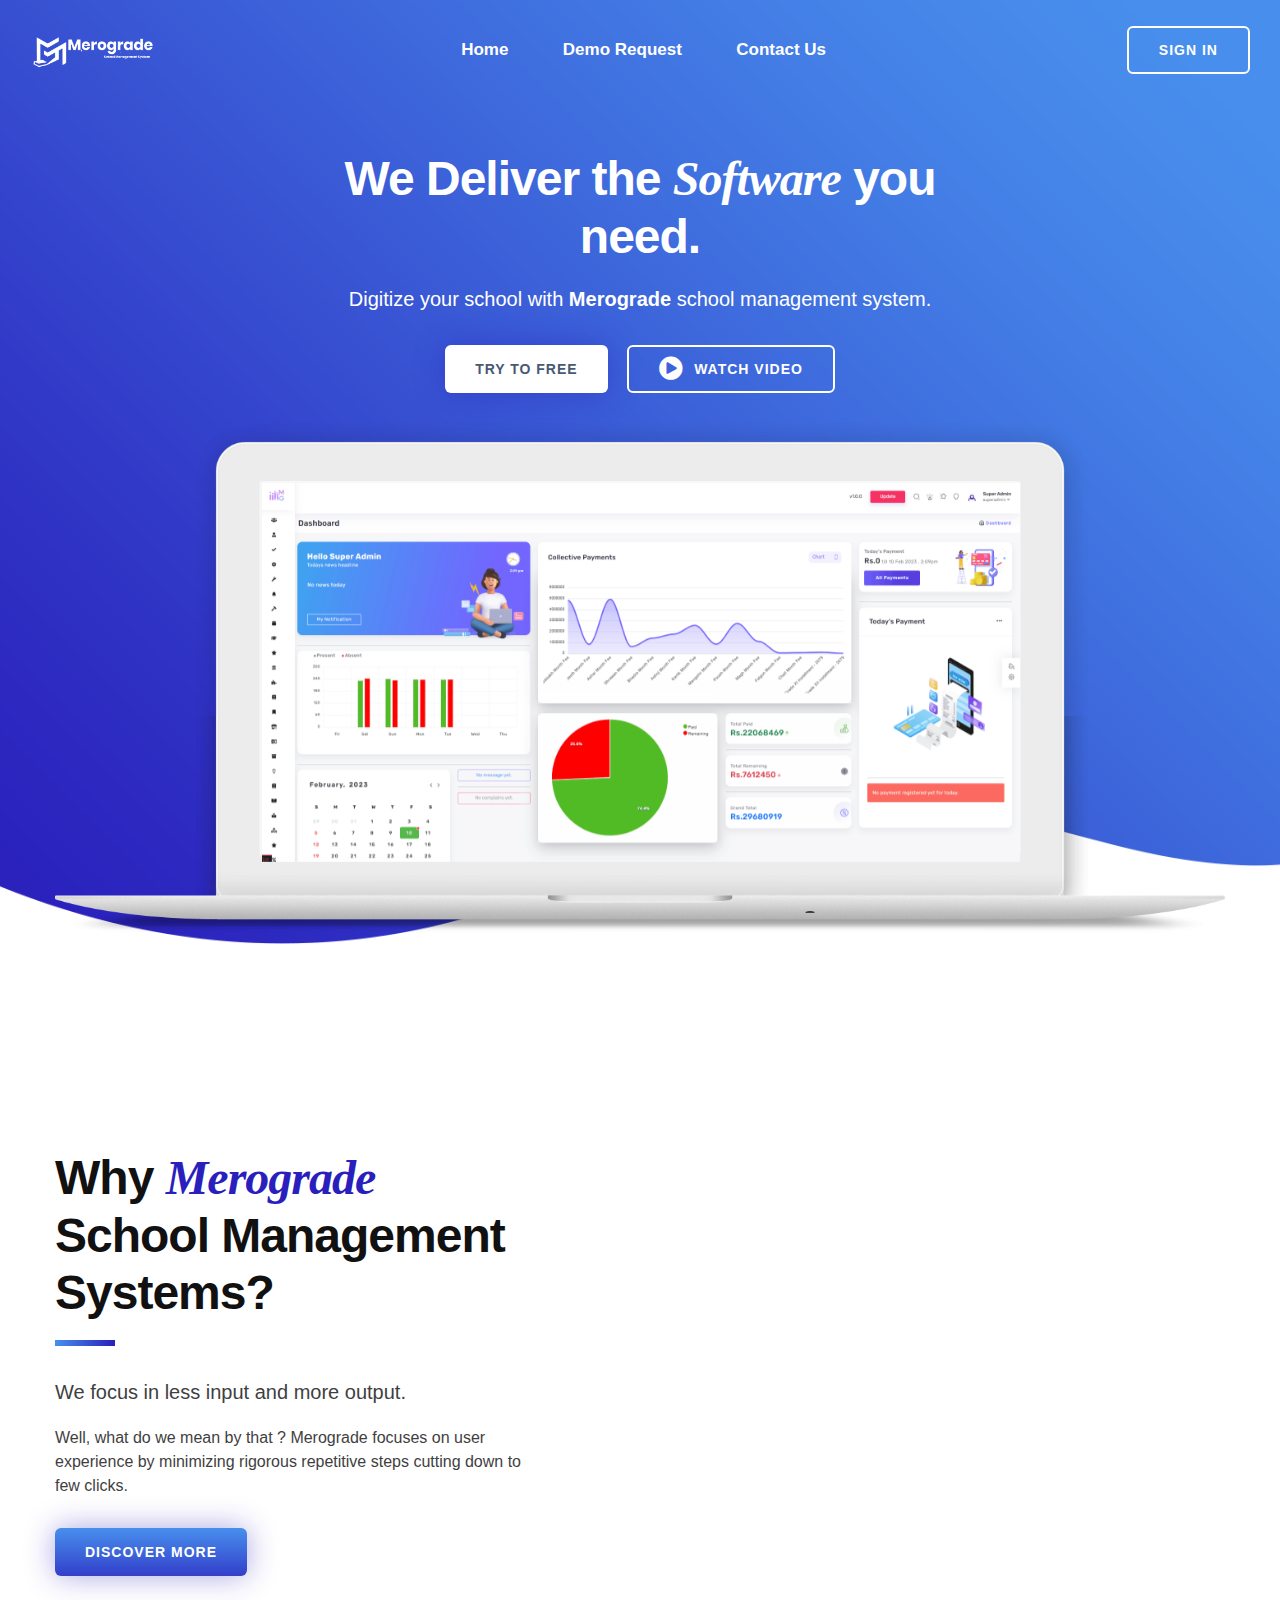
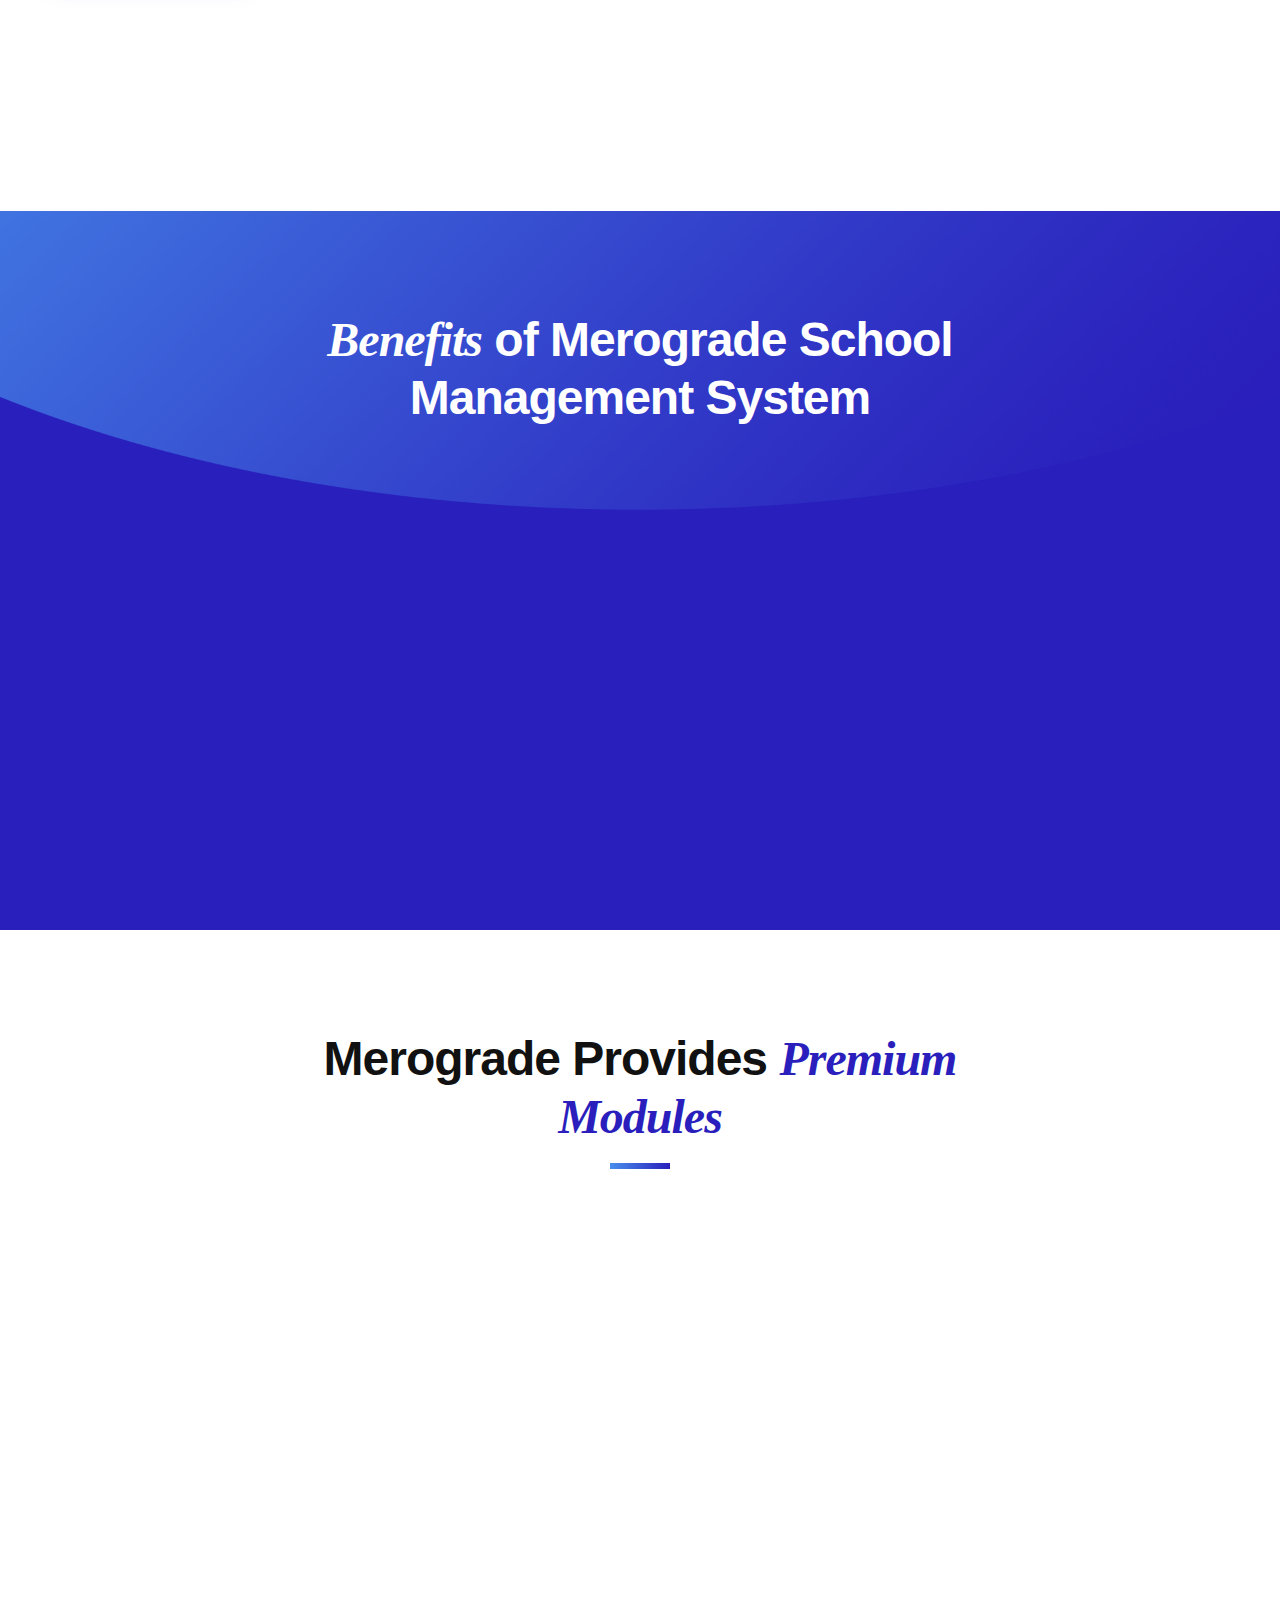
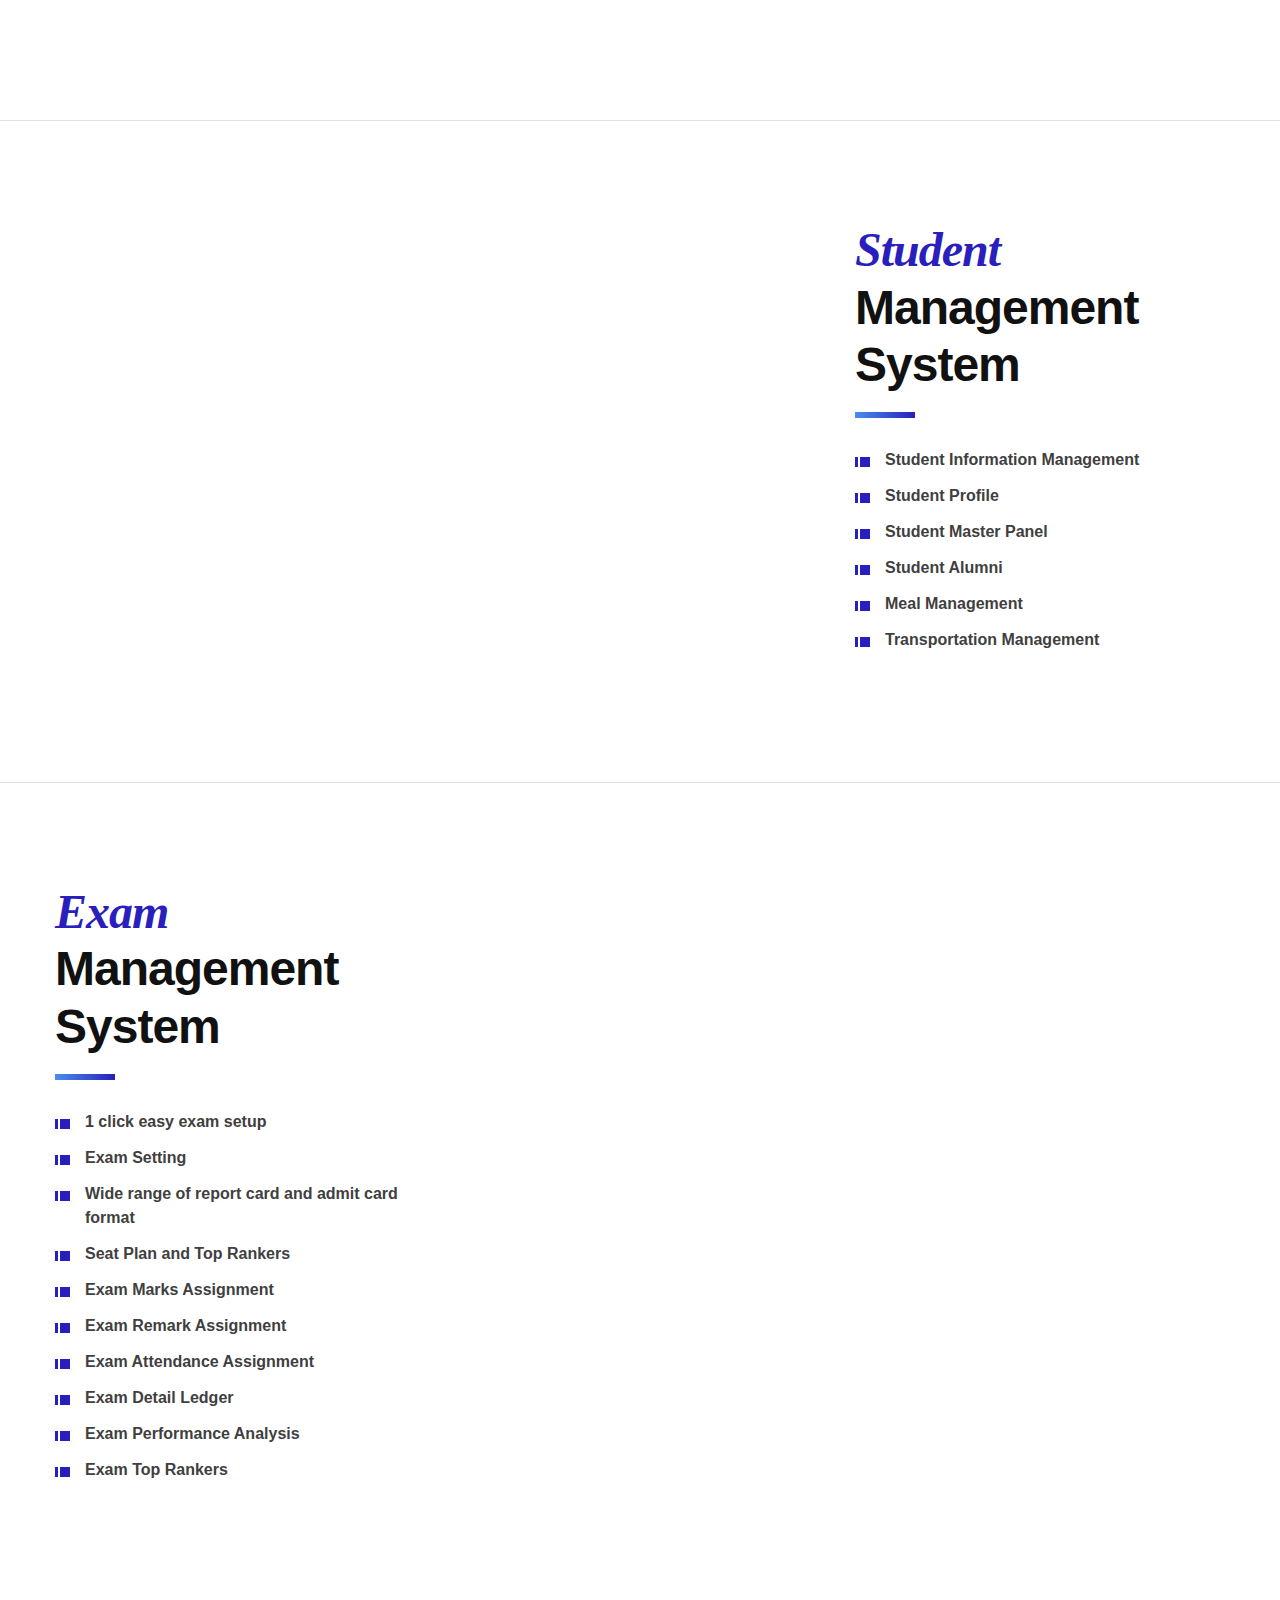
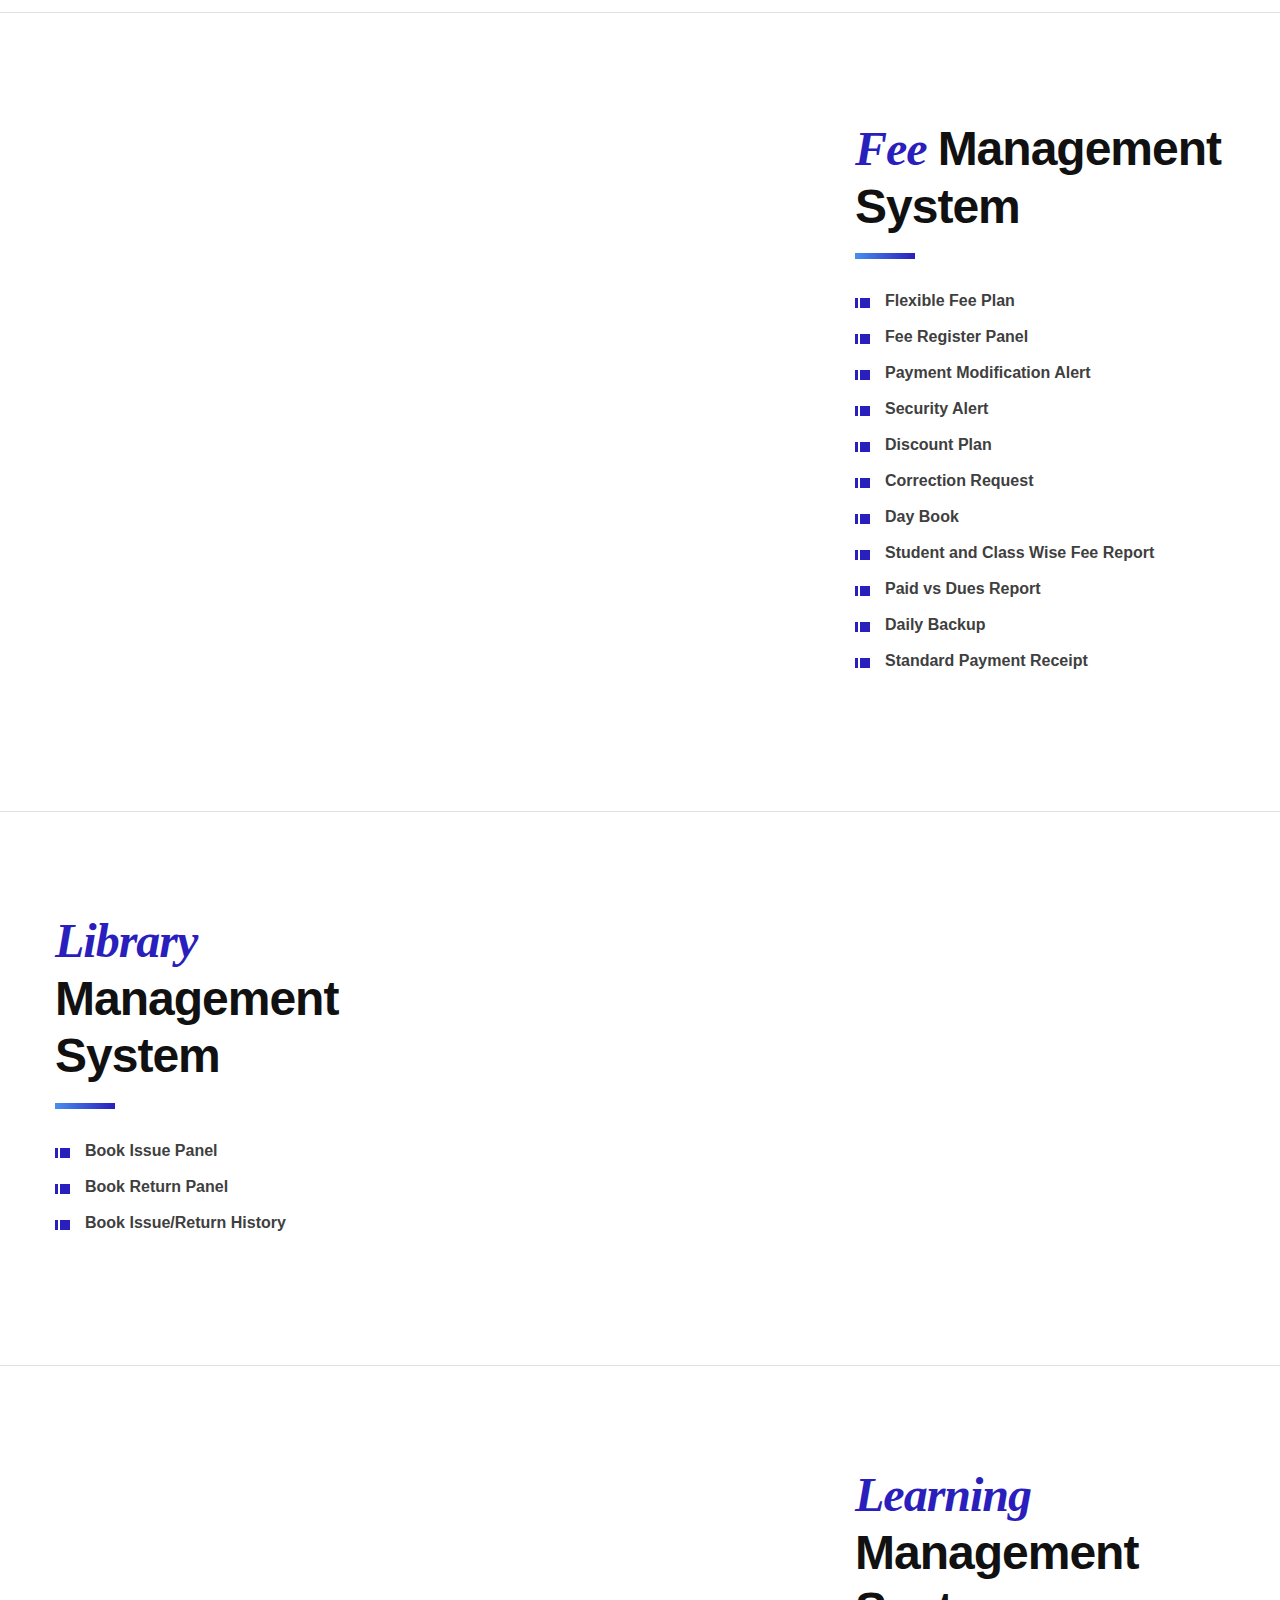
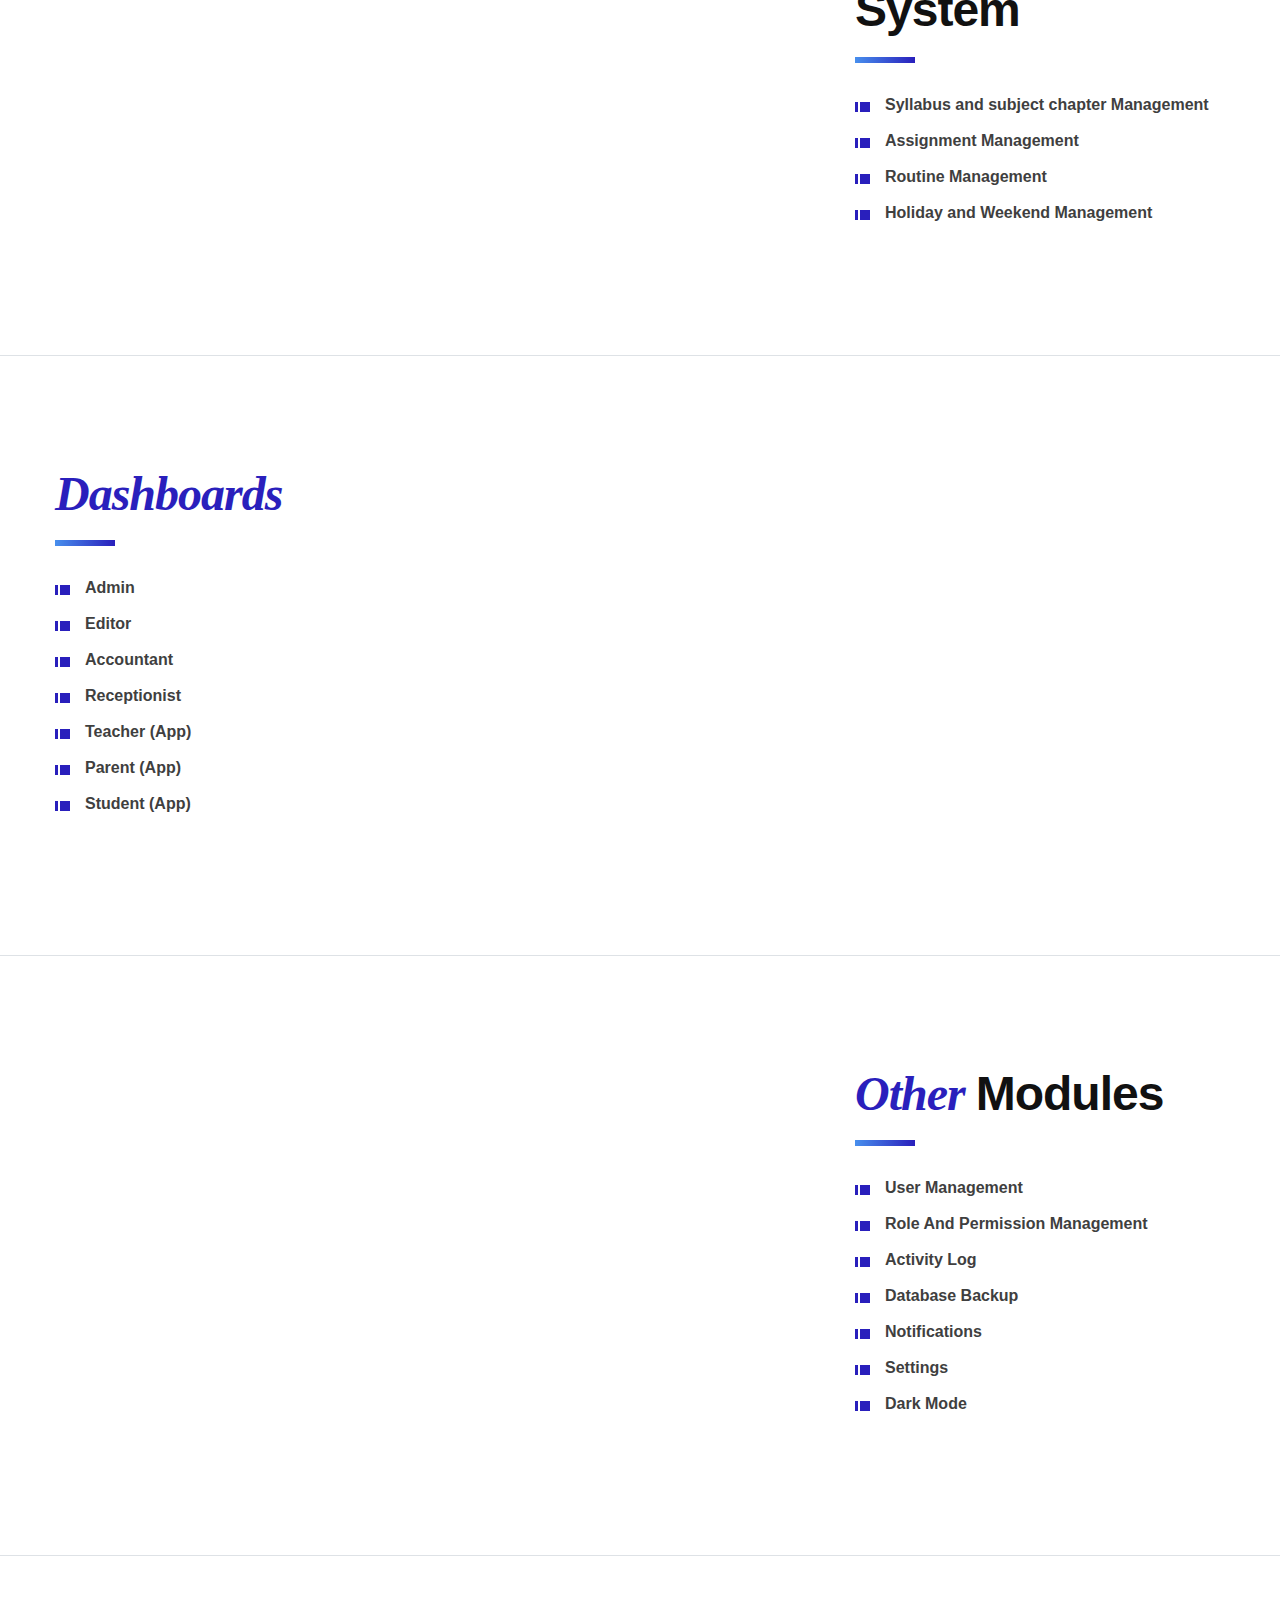
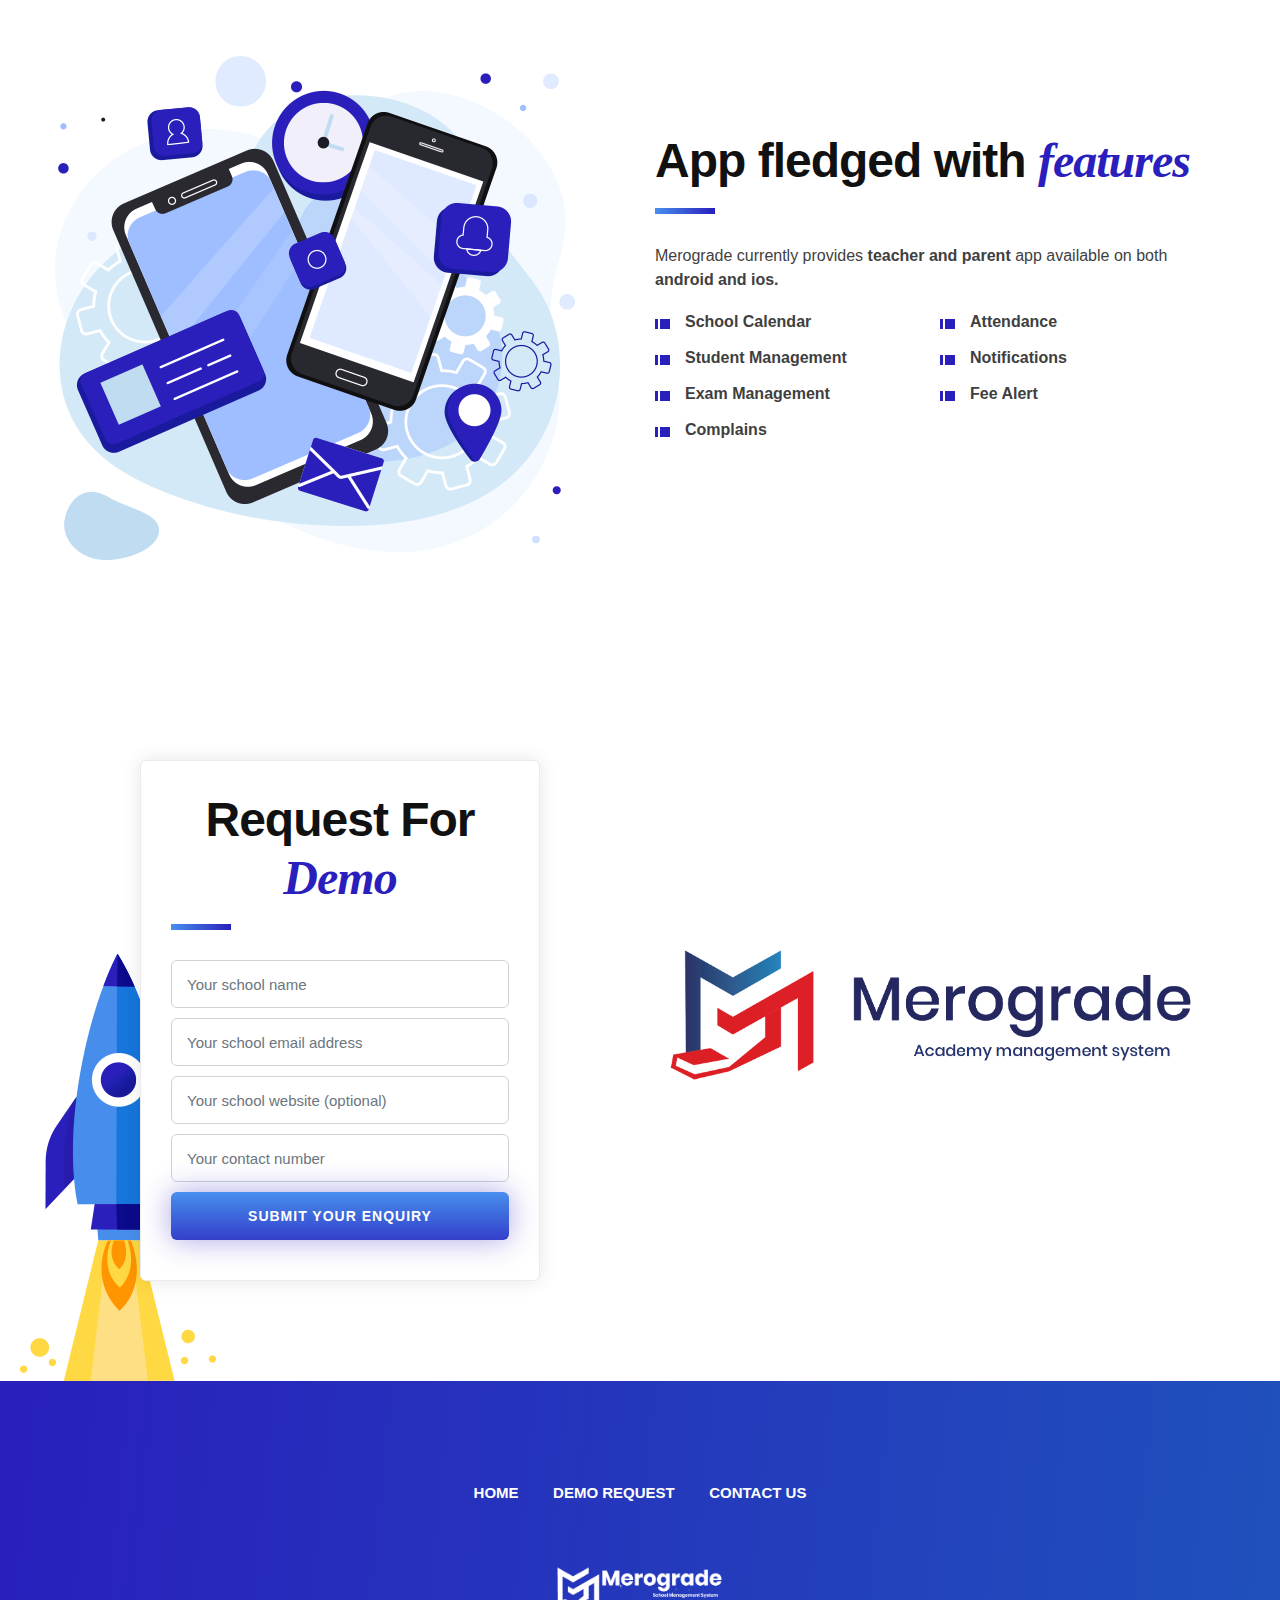
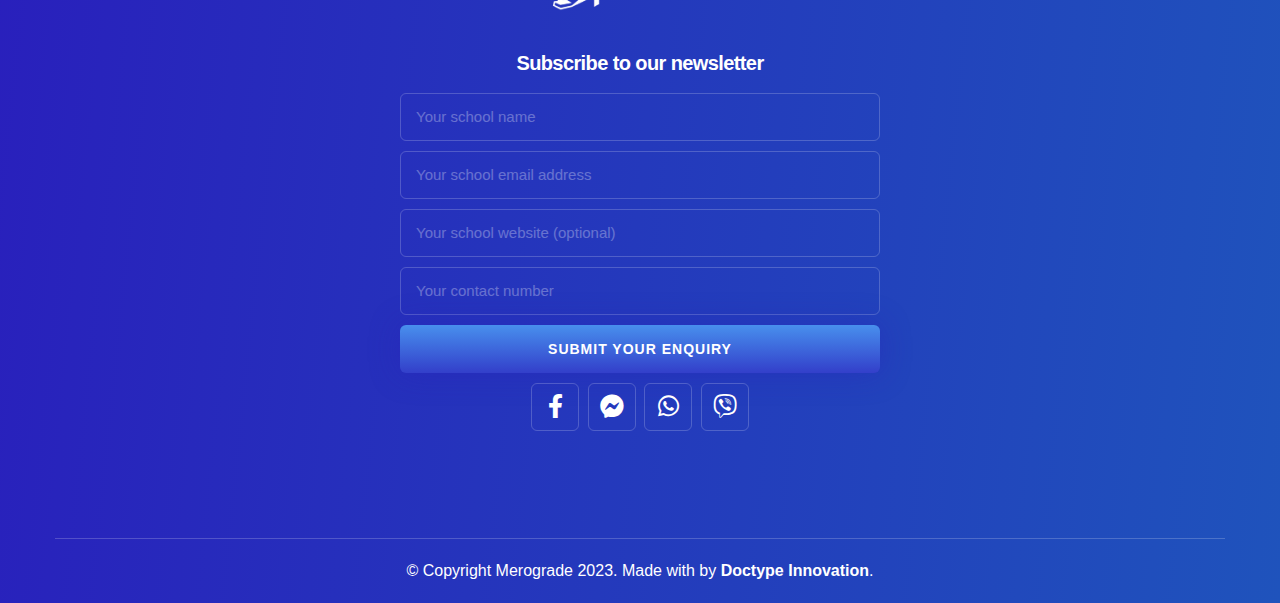
==== commit 94e8c3f1: "login route added" ====
--- a/index.html
+++ b/index.html
@@ -66,7 +66,7 @@
                     </div>
                     <div class="navbar-right">
                         <div class="menu-button">
-                            <a href="#" target="_blank">
+                            <a href="https://demo.merograde.com/login" target="_blank">
                                 <div class="btn btn-outline-primary btn-light">sign in</div>
                             </a>
                         </div>
--- a/css/style.css
+++ b/css/style.css
@@ -1,11 +1,4 @@
-﻿/* Template Name: DCode - Saas & Software Landing Page Templates
-   Author: SacredThemes
-   Author URL: https://sacredthemes.net
-   Created: August 2020
-   Version: 1.6
-   File Description: Main Css file of the template
-*/
-/*----------------------------------------------*
+﻿/*----------------------------------------------*
 	CSS Index
 /*----------------------------------------------*
 01.) Variables
@@ -24,555 +17,816 @@
 @import url('../../css2');
 @import url('../../css2-1');
 @import url('../../css2-2');
+
 /*----------------------------------------------*
 01.) Variable CSS
 /*----------------------------------------------*/
 :root {
- --body-text-color:#3f3f3f;
- --heading-text-color:#111111;
- --menu-link-color:#111111;
- --white-color:#ffffff;
- --very-light-gray:#f2f2f2;
- --light-gray:#ebebeb;
- --gray:#cccccc;
- --dark-gray:#797979;
- --success:#28a745;
- --success-bg:#d4edda;
- --info:#17a2b8;
- --info-bg:#cce5ff;
- --warning:#ffc107;
- --warning-bg:#fff3cd;
- --danger:#dc3545;
- --danger-bg:#f8d7da;
-}
+	--body-text-color: #3f3f3f;
+	--heading-text-color: #111111;
+	--menu-link-color: #111111;
+	--white-color: #ffffff;
+	--very-light-gray: #f2f2f2;
+	--light-gray: #ebebeb;
+	--gray: #cccccc;
+	--dark-gray: #797979;
+	--success: #28a745;
+	--success-bg: #d4edda;
+	--info: #17a2b8;
+	--info-bg: #cce5ff;
+	--warning: #ffc107;
+	--warning-bg: #fff3cd;
+	--danger: #dc3545;
+	--danger-bg: #f8d7da;
+}
+
 /*----------------------------------------------*
 02.) General CSS
 /*----------------------------------------------*/
-html,body,div,span,applet,object,iframe,h1,h2,h3,h4,h5,h6,p,blockquote,pre,a,abbr,acronym,address,big,cite,code,del,dfn,em,img,ins,kbd,q,s,samp,small,strike,strong,sub,sup,tt,var,b,u,i,center,dl,dt,dd,ol,ul,li,fieldset,form,label,legend,table,caption,tbody,tfoot,thead,tr,th,td,article,aside,canvas,details,figcaption,figure,footer,header,hgroup,menu,nav,section,summary,time,mark,audio,video{
-	margin:0;
-	padding:0;
-	border:0;
-	outline:0
-}
-html,body,form,fieldset,p,div,h1,h2,h3,h4,h5,h6{
-	-webkit-text-size-adjust:none
-}
-article,aside,details,figcaption,figure,footer,header,hgroup,menu,nav,section{
-	display:block;
-	clear:both;
-}
+html,
+body,
+div,
+span,
+applet,
+object,
+iframe,
+h1,
+h2,
+h3,
+h4,
+h5,
+h6,
+p,
+blockquote,
+pre,
+a,
+abbr,
+acronym,
+address,
+big,
+cite,
+code,
+del,
+dfn,
+em,
+img,
+ins,
+kbd,
+q,
+s,
+samp,
+small,
+strike,
+strong,
+sub,
+sup,
+tt,
+var,
+b,
+u,
+i,
+center,
+dl,
+dt,
+dd,
+ol,
+ul,
+li,
+fieldset,
+form,
+label,
+legend,
+table,
+caption,
+tbody,
+tfoot,
+thead,
+tr,
+th,
+td,
+article,
+aside,
+canvas,
+details,
+figcaption,
+figure,
+footer,
+header,
+hgroup,
+menu,
+nav,
+section,
+summary,
+time,
+mark,
+audio,
+video {
+	margin: 0;
+	padding: 0;
+	border: 0;
+	outline: 0
+}
+
+html,
+body,
+form,
+fieldset,
+p,
+div,
+h1,
+h2,
+h3,
+h4,
+h5,
+h6 {
+	-webkit-text-size-adjust: none
+}
+
+article,
+aside,
+details,
+figcaption,
+figure,
+footer,
+header,
+hgroup,
+menu,
+nav,
+section {
+	display: block;
+	clear: both;
+}
+
 html {
-	font-family: 'Microsoft YaHei',"Helvetica Neue", Helvetica, STHeiTi, Arial, sans-serif; 
-	-ms-text-size-adjust:100%;
-	-webkit-text-size-adjust:100%;
+	font-family: 'Microsoft YaHei', "Helvetica Neue", Helvetica, STHeiTi, Arial, sans-serif;
+	-ms-text-size-adjust: 100%;
+	-webkit-text-size-adjust: 100%;
 	font-size: 62.5%;
 }
+
 body {
-	font-size:16px;
-	line-height:1.5; 
+	font-size: 16px;
+	line-height: 1.5;
 	overflow-x: hidden;
-	min-width:320px; 
+	min-width: 320px;
 	/*-webkit-overflow-scrolling: touch;*/
-	color:var(--body-text-color);
-	background:#ffffff;
+	color: var(--body-text-color);
+	background: #ffffff;
 	font-family: 'Lato', sans-serif;
 }
-body.dc-six{
+
+body.dc-six {
 	overflow-x: hidden !important;
 }
+
 a {
-	background:transparent; 
-	text-decoration:none; 
-	-webkit-tap-highlight-color:transparent; 
-	color:#2a1fbc;
-}
+	background: transparent;
+	text-decoration: none;
+	-webkit-tap-highlight-color: transparent;
+	color: #2a1fbc;
+}
+
 a:active {
 	outline: 0;
 }
-a:active, a:hover, a:focus {
-	color:var(--menu-link-color);
-	text-decoration:none; 
-}
-b, strong{
-	font-weight:bold; 
-}
-audio, canvas, progress, video {
-	display:inline-block;
+
+a:active,
+a:hover,
+a:focus {
+	color: var(--menu-link-color);
+	text-decoration: none;
+}
+
+b,
+strong {
+	font-weight: bold;
+}
+
+audio,
+canvas,
+progress,
+video {
+	display: inline-block;
 	vertical-align: baseline;
 }
+
 audio:not([controls]) {
 	display: none;
 	height: 0;
 }
-svg:not(:root){
+
+svg:not(:root) {
 	overflow: hidden;
 }
-hr {-moz-box-sizing: content-box;
+
+hr {
+	-moz-box-sizing: content-box;
 	box-sizing: content-box;
-	height: 0;}
-pre{
+	height: 0;
+}
+
+pre {
 	overflow: auto;
 	white-space: pre;
 	white-space: pre-wrap;
-	word-wrap:break-word;
-}
-code, kbd, pre, samp{
-	font-family: monospace; 
+	word-wrap: break-word;
+}
+
+code,
+kbd,
+pre,
+samp {
+	font-family: monospace;
 	font-size: 1rem
 }
-mark{
-	background:#ff0; 
-	color:#111111;}
+
+mark {
+	background: #ff0;
+	color: #111111;
+}
+
 table {
-	border-collapse:collapse; 
+	border-collapse: collapse;
 	border-spacing: 0;
 }
-td, th {
-	padding:0;
-}
-ul, ol{
+
+td,
+th {
+	padding: 0;
+}
+
+ul,
+ol {
 	list-style: none outside none;
 }
-img{
-	vertical-align:middle;
-	border:0;
-	max-width:100%; 
-}
-*, ::after, ::before {
+
+img {
+	vertical-align: middle;
+	border: 0;
+	max-width: 100%;
+}
+
+*,
+::after,
+::before {
 	-webkit-box-sizing: border-box;
-    box-sizing: border-box;
-}
-.h1, .h2, .h3, .h4, .h5, .h6, h1, h2, h3, h4, h5, h6{
-	margin:0;
-	padding:0;
-	line-height:1.2;  
-}
-h1, .h1{
+	box-sizing: border-box;
+}
+
+.h1,
+.h2,
+.h3,
+.h4,
+.h5,
+.h6,
+h1,
+h2,
+h3,
+h4,
+h5,
+h6 {
+	margin: 0;
+	padding: 0;
+	line-height: 1.2;
+}
+
+h1,
+.h1 {
 	font-family: 'Source Sans Pro', sans-serif;
-	font-size:48px;
-	font-weight:bold;
-	color:var(--heading-text-color);
-	letter-spacing:-1px;
-	margin-bottom:18px; 
-}
-h2,.h2{
+	font-size: 48px;
+	font-weight: bold;
+	color: var(--heading-text-color);
+	letter-spacing: -1px;
+	margin-bottom: 18px;
+}
+
+h2,
+.h2 {
 	font-family: 'Source Sans Pro', sans-serif;
-	font-size:42px;
-	font-weight:bold;
-	color:var(--heading-text-color);
-	letter-spacing:-1px;
-	margin-bottom:18px;
-}
-h3,.h3{
+	font-size: 42px;
+	font-weight: bold;
+	color: var(--heading-text-color);
+	letter-spacing: -1px;
+	margin-bottom: 18px;
+}
+
+h3,
+.h3 {
 	font-family: 'Source Sans Pro', sans-serif;
-	font-size:36px;
-	font-weight:bold;
-	color:var(--heading-text-color);
-	letter-spacing:-0.6px;
-	margin-bottom:18px;
-}
-h4,.h4{
+	font-size: 36px;
+	font-weight: bold;
+	color: var(--heading-text-color);
+	letter-spacing: -0.6px;
+	margin-bottom: 18px;
+}
+
+h4,
+.h4 {
 	font-family: 'Source Sans Pro', sans-serif;
-	font-size:32px;
-	font-weight:bold;
-	color:var(--heading-text-color);
-	letter-spacing:-0.4px;
-	margin-bottom:18px;
-}
-h5,.h5{
+	font-size: 32px;
+	font-weight: bold;
+	color: var(--heading-text-color);
+	letter-spacing: -0.4px;
+	margin-bottom: 18px;
+}
+
+h5,
+.h5 {
 	font-family: 'Source Sans Pro', sans-serif;
-	font-size:24px;
-	font-weight:600;
-	color:var(--heading-text-color);
-	letter-spacing:0px;
-}
-h6,.h6{
+	font-size: 24px;
+	font-weight: 600;
+	color: var(--heading-text-color);
+	letter-spacing: 0px;
+}
+
+h6,
+.h6 {
 	font-family: 'Lato', sans-serif;
-	font-size:18px;
-	font-weight:normal;
-	color:var(--heading-text-color);
-}
-
-p:not(:empty){
-	margin-bottom:18px; 
-}
-.heading-fonts{
+	font-size: 18px;
+	font-weight: normal;
+	color: var(--heading-text-color);
+}
+
+p:not(:empty) {
+	margin-bottom: 18px;
+}
+
+.heading-fonts {
 	font-family: 'Source Sans Pro', sans-serif;
 }
-.special-fonts{
-	font-family:'Alegreya', serif;
-}
+
+.special-fonts {
+	font-family: 'Alegreya', serif;
+}
+
 #preloader {
-    position: fixed;
-    top: 0;
-    left: 0;
-    right: 0;
-    bottom: 0;
-    background-image: linear-gradient(45deg, #ffffff, #ffffff);
-    z-index: 9999999;
-}
+	position: fixed;
+	top: 0;
+	left: 0;
+	right: 0;
+	bottom: 0;
+	background-image: linear-gradient(45deg, #ffffff, #ffffff);
+	z-index: 9999999;
+}
+
 #preloader #status {
-    position: absolute;
-    left: 0;
-    right: 0;
-    top: 50%;
-    -webkit-transform: translateY(-50%);
-    transform: translateY(-50%);
-}
-#preloader #status .d-loader{
+	position: absolute;
+	left: 0;
+	right: 0;
+	top: 50%;
+	-webkit-transform: translateY(-50%);
+	transform: translateY(-50%);
+}
+
+#preloader #status .d-loader {
 	width: 90px;
 	height: 90px;
 	position: relative;
 	margin: 100px auto;
 }
-.container{
+
+.container {
 	max-width: 1200px;
 }
-.container-fluid{
-	padding-left:60px;
-	padding-right:60px; 
-}
-.overflow-hidden{
-	overflow:hidden !important; 
-}
-[type="button"], [type="reset"], [type="submit"], button{
-	outline:none !important; 
-}
-.btn{
-	font-size:14px;
-	letter-spacing:1px;
-	text-transform:uppercase;
-	font-weight:800;
-	padding:0px 30px;
-	line-height:48px;
-	-webkit-border-radius:6px;
-	border-radius:6px;
-	cursor:pointer;
+
+.container-fluid {
+	padding-left: 60px;
+	padding-right: 60px;
+}
+
+.overflow-hidden {
+	overflow: hidden !important;
+}
+
+[type="button"],
+[type="reset"],
+[type="submit"],
+button {
+	outline: none !important;
+}
+
+.btn {
+	font-size: 14px;
+	letter-spacing: 1px;
+	text-transform: uppercase;
+	font-weight: 800;
+	padding: 0px 30px;
+	line-height: 48px;
+	-webkit-border-radius: 6px;
+	border-radius: 6px;
+	cursor: pointer;
 	-webkit-transition: all 0.5s ease;
-	transition: all 0.5s  ease;
-	outline:0; 
-}
-.btn + .btn{
-	margin-left:15px;
-}
-.btn-large{
-	font-size:16px;
-	line-height:56px;
-	min-width:270px; 
-}
-.btn-small{
-	font-size:13px;
-	line-height:36px;
-}
-.btn-full{
-	width:100%;
-	text-align:center; 
-}
-.btn-primary:hover, .btn-primary:focus{
-	background-position:bottom center;
-}
-.btn-outline-primary{
-	line-height:44px; 
-}
-.btn-outline-primary.btn-large{
-	line-height:52px;  
-}
-.btn > i{
-	margin-right:10px;
-	font-size:24px;
-	line-height:1;
-	position: relative;
-	top: 3px; 
-}
-.btn.link-btn{
-    padding: 0;
-    text-transform: none;
-    letter-spacing: 0;
-    font-size: 18px;
-    font-weight: 600;
-    line-height: 1.3;
-    outline: none !important;
+	transition: all 0.5s ease;
+	outline: 0;
+}
+
+.btn+.btn {
+	margin-left: 15px;
+}
+
+.btn-large {
+	font-size: 16px;
+	line-height: 56px;
+	min-width: 270px;
+}
+
+.btn-small {
+	font-size: 13px;
+	line-height: 36px;
+}
+
+.btn-full {
+	width: 100%;
+	text-align: center;
+}
+
+.btn-primary:hover,
+.btn-primary:focus {
+	background-position: bottom center;
+}
+
+.btn-outline-primary {
+	line-height: 44px;
+}
+
+.btn-outline-primary.btn-large {
+	line-height: 52px;
+}
+
+.btn>i {
+	margin-right: 10px;
+	font-size: 24px;
+	line-height: 1;
+	position: relative;
+	top: 3px;
+}
+
+.btn.link-btn {
+	padding: 0;
+	text-transform: none;
+	letter-spacing: 0;
+	font-size: 18px;
+	font-weight: 600;
+	line-height: 1.3;
+	outline: none !important;
 	box-shadow: none;
-	border-bottom:2px solid var(--light-gray);
-	border-radius:0px; 
-}
-.btn.link-btn:hover{
-	border-bottom:2px solid var(--dark-gray); 
-}
-.style-dark{
-	color:var(--white-color) !important;
-}
-.style-dark a{
-	color:var(--white-color);	
-}
-.style-dark h1, .style-dark h2, .style-dark h3, .style-dark h4, .style-dark h5{
-	color:var(--white-color) !important;	
-}
-.empty-space-10{
-	height:10px; 
-}
-.empty-space-20{
-	height:20px; 
-}
-.empty-space-30{
-	height:30px; 
-}
-.empty-space-40{
-	height:40px; 
-}
-.empty-space-50{
-	height:50px; 
-}
-.empty-space-60{
-	height:60px; 
-}
-.empty-space-80{
-	height:80px; 
-}
-.empty-space-100{
-	height:100px; 
-}
-.pt-10{
-	padding-top:10px; 
-}
-.pt-15{
-	padding-top:15px; 
-}
-.pt-30{
-	padding-top:30px; 
-}
-.pt-40{
-	padding-top:40px; 
-}
-.pt-50{
-	padding-top:50px; 
-}
-.pt-60{
-	padding-top:60px; 
-}
-.pt-80{
-	padding-top:80px; 
-}
-.pt-90{
-	padding-top:100px; 
-}
-.pt-100{
-	padding-top:100px; 
-}
-.pb-10{
-	padding-bottom:10px; 
-}
-.pb-15{
-	padding-bottom:15px; 
-}
-.pb-30{
-	padding-bottom:30px; 
-}
-.pb-40{
-	padding-bottom:40px; 
-}
-.pb-50{
-	padding-bottom:50px; 
-}
-.pb-60{
-	padding-bottom:60px; 
-}
-.pb-80{
-	padding-bottom:80px; 
-}
-.pb-90{
-	padding-bottom:100px; 
-}
-.pb-100{
-	padding-bottom:100px; 
-}
-.mt-10{
-	margin-top:10px; 
-}
-.mt-15{
-	margin-top:15px; 
-}
-.mt-30{
-	margin-top:30px; 
-}
-.mt-40{
-	margin-top:40px; 
-}
-.mt-50{
-	margin-top:50px; 
-}
-.mt-60{
-	margin-top:60px; 
-}
-.mt-80{
-	margin-top:80px; 
-}
-.mt-90{
-	margin-top:100px; 
-}
-.mt-100{
-	margin-top:100px; 
-}
-.mb-10{
-	margin-bottom:10px; 
-}
-.mb-15{
-	margin-bottom:15px; 
-}
-.mb-30{
-	margin-bottom:30px; 
-}
-.mb-40{
-	margin-bottom:40px; 
-}
-.mb-50{
-	margin-bottom:50px; 
-}
-.mb-60{
-	margin-bottom:60px; 
-}
-.mb-80{
-	margin-bottom:80px; 
-}
-.mb-90{
-	margin-bottom:100px; 
-}
-.mb-100{
-	margin-bottom:100px; 
-}
+	border-bottom: 2px solid var(--light-gray);
+	border-radius: 0px;
+}
+
+.btn.link-btn:hover {
+	border-bottom: 2px solid var(--dark-gray);
+}
+
+.style-dark {
+	color: var(--white-color) !important;
+}
+
+.style-dark a {
+	color: var(--white-color);
+}
+
+.style-dark h1,
+.style-dark h2,
+.style-dark h3,
+.style-dark h4,
+.style-dark h5 {
+	color: var(--white-color) !important;
+}
+
+.empty-space-10 {
+	height: 10px;
+}
+
+.empty-space-20 {
+	height: 20px;
+}
+
+.empty-space-30 {
+	height: 30px;
+}
+
+.empty-space-40 {
+	height: 40px;
+}
+
+.empty-space-50 {
+	height: 50px;
+}
+
+.empty-space-60 {
+	height: 60px;
+}
+
+.empty-space-80 {
+	height: 80px;
+}
+
+.empty-space-100 {
+	height: 100px;
+}
+
+.pt-10 {
+	padding-top: 10px;
+}
+
+.pt-15 {
+	padding-top: 15px;
+}
+
+.pt-30 {
+	padding-top: 30px;
+}
+
+.pt-40 {
+	padding-top: 40px;
+}
+
+.pt-50 {
+	padding-top: 50px;
+}
+
+.pt-60 {
+	padding-top: 60px;
+}
+
+.pt-80 {
+	padding-top: 80px;
+}
+
+.pt-90 {
+	padding-top: 100px;
+}
+
+.pt-100 {
+	padding-top: 100px;
+}
+
+.pb-10 {
+	padding-bottom: 10px;
+}
+
+.pb-15 {
+	padding-bottom: 15px;
+}
+
+.pb-30 {
+	padding-bottom: 30px;
+}
+
+.pb-40 {
+	padding-bottom: 40px;
+}
+
+.pb-50 {
+	padding-bottom: 50px;
+}
+
+.pb-60 {
+	padding-bottom: 60px;
+}
+
+.pb-80 {
+	padding-bottom: 80px;
+}
+
+.pb-90 {
+	padding-bottom: 100px;
+}
+
+.pb-100 {
+	padding-bottom: 100px;
+}
+
+.mt-10 {
+	margin-top: 10px;
+}
+
+.mt-15 {
+	margin-top: 15px;
+}
+
+.mt-30 {
+	margin-top: 30px;
+}
+
+.mt-40 {
+	margin-top: 40px;
+}
+
+.mt-50 {
+	margin-top: 50px;
+}
+
+.mt-60 {
+	margin-top: 60px;
+}
+
+.mt-80 {
+	margin-top: 80px;
+}
+
+.mt-90 {
+	margin-top: 100px;
+}
+
+.mt-100 {
+	margin-top: 100px;
+}
+
+.mb-10 {
+	margin-bottom: 10px;
+}
+
+.mb-15 {
+	margin-bottom: 15px;
+}
+
+.mb-30 {
+	margin-bottom: 30px;
+}
+
+.mb-40 {
+	margin-bottom: 40px;
+}
+
+.mb-50 {
+	margin-bottom: 50px;
+}
+
+.mb-60 {
+	margin-bottom: 60px;
+}
+
+.mb-80 {
+	margin-bottom: 80px;
+}
+
+.mb-90 {
+	margin-bottom: 100px;
+}
+
+.mb-100 {
+	margin-bottom: 100px;
+}
+
 .form-group {
-    margin-bottom:10px;
-}
-.form-group label{
-    font-weight:600;
-    cursor:pointer;
-    margin-bottom:4px;  
-}
+	margin-bottom: 10px;
+}
+
+.form-group label {
+	font-weight: 600;
+	cursor: pointer;
+	margin-bottom: 4px;
+}
+
 .form-group input[type="checkbox"] {
-  position: relative;
-  width:22px;
-  height:22px;
-  color: var(--heading-text-color);
-  border: 1px solid #ced4da;
-  border-radius: 4px;
-  appearance: none;
-  outline: 0;
-  cursor: pointer;
-  -webkit-transition:all 400ms;
-  transition:all 400ms;
-  top:4px;
-  margin-right:5px;  
-}
+	position: relative;
+	width: 22px;
+	height: 22px;
+	color: var(--heading-text-color);
+	border: 1px solid #ced4da;
+	border-radius: 4px;
+	appearance: none;
+	outline: 0;
+	cursor: pointer;
+	-webkit-transition: all 400ms;
+	transition: all 400ms;
+	top: 4px;
+	margin-right: 5px;
+}
+
 .form-group input[type="checkbox"]::before {
-    position: absolute;
-    content: '';
-    display: block;
-    top: 2px;
-    left: 7px;
-    width: 8px;
-    height: 14px;
-    border-style: solid;
-    border-color: var(--heading-text-color);
-    border-width: 0 3px 3px 0;
-    transform: rotate(45deg);
-    opacity: 0;
-}
+	position: absolute;
+	content: '';
+	display: block;
+	top: 2px;
+	left: 7px;
+	width: 8px;
+	height: 14px;
+	border-style: solid;
+	border-color: var(--heading-text-color);
+	border-width: 0 3px 3px 0;
+	transform: rotate(45deg);
+	opacity: 0;
+}
+
 .form-group input[type="checkbox"]:checked {
-    color: var(--heading-text-color);
-}
+	color: var(--heading-text-color);
+}
+
 .form-group input[type="checkbox"]:checked::before {
-    opacity: 1;
-}
-.form-control{
+	opacity: 1;
+}
+
+.form-control {
 	height: 48px;
 	padding: 0 15px;
 	font-size: 15px;
-	-webkit-border-radius:6px;
+	-webkit-border-radius: 6px;
 	border-radius: 6px;
-	color:var(--body-text-color);
-}
-.form-control-lg{
+	color: var(--body-text-color);
+}
+
+.form-control-lg {
 	height: 58px;
-	font-size:18px; 
-}
-textarea.form-control{
+	font-size: 18px;
+}
+
+textarea.form-control {
 	height: 150px;
-	padding: 15px 15px; 
-}
-.style-dark .form-control{
+	padding: 15px 15px;
+}
+
+.style-dark .form-control {
 	background: transparent;
-	border-color:rgba(255,255,255,0.2);
-	color:var(--white-color);
-}
-.style-dark  ::-webkit-input-placeholder { /* Edge */
-	color:var(--white-color);
-	opacity:0.3;   
-}
-.style-dark  :-ms-input-placeholder { /* Internet Explorer 10-11 */
-	color:var(--white-color);
-	opacity:0.3;
-}
-.style-dark  ::placeholder {
-	color:var(--white-color);
-	opacity:0.3;
-}
-.slick-prev, .slick-next {
-    font-size: 0;
-    line-height: 0;
-    position: absolute;
-    top: 50%;
-    display: block;
-    width: 20px;
-    height: 20px;
-    padding: 0;
-    -webkit-transform: translate(0, -50%);
-    -ms-transform: translate(0, -50%);
-    transform: translate(0, -50%);
-    cursor: pointer;
-    color: transparent;
-    border: none;
-    outline: none;
-    background: transparent;
-}
+	border-color: rgba(255, 255, 255, 0.2);
+	color: var(--white-color);
+}
+
+.style-dark ::-webkit-input-placeholder {
+	/* Edge */
+	color: var(--white-color);
+	opacity: 0.3;
+}
+
+.style-dark :-ms-input-placeholder {
+	/* Internet Explorer 10-11 */
+	color: var(--white-color);
+	opacity: 0.3;
+}
+
+.style-dark ::placeholder {
+	color: var(--white-color);
+	opacity: 0.3;
+}
+
+.slick-prev,
 .slick-next {
-    right: -25px;
-}
+	font-size: 0;
+	line-height: 0;
+	position: absolute;
+	top: 50%;
+	display: block;
+	width: 20px;
+	height: 20px;
+	padding: 0;
+	-webkit-transform: translate(0, -50%);
+	-ms-transform: translate(0, -50%);
+	transform: translate(0, -50%);
+	cursor: pointer;
+	color: transparent;
+	border: none;
+	outline: none;
+	background: transparent;
+}
+
+.slick-next {
+	right: -25px;
+}
+
 .slick-prev {
-    left: -25px;
-}
-.slick-prev::before, .slick-next::before {
-    font-family: 'slick';
-    font-size: 20px;
-    line-height: 1;
-    opacity: .75;
-    color: white;
-    -webkit-font-smoothing: antialiased;
-    -moz-osx-font-smoothing: grayscale;
-}
+	left: -25px;
+}
+
+.slick-prev::before,
+.slick-next::before {
+	font-family: 'slick';
+	font-size: 20px;
+	line-height: 1;
+	opacity: .75;
+	color: white;
+	-webkit-font-smoothing: antialiased;
+	-moz-osx-font-smoothing: grayscale;
+}
+
 .slick-prev::before {
-    content: '←';
-}
+	content: '←';
+}
+
 .slick-next::before {
-    content: '→';
-}
-.option-panel{
-    position: fixed;
-    top:175px;
-    left: -200px;
-    width:200px;
-    height: auto;
-    z-index: 13;
-    background: #fff;
-    padding: 20px;
-    border-radius: 0px 8px 8px 0px;
-    -webkit-border-radius: 0px 8px 8px 0px;
-    transition: all .3s ease-out;
-    -webkit-transition: all .3s ease-out;
-    overflow: inherit;
-   -webkit-box-shadow: 0px 0px 20px 0px rgba(0, 0, 0, 0.1);
+	content: '→';
+}
+
+.option-panel {
+	position: fixed;
+	top: 175px;
+	left: -200px;
+	width: 200px;
+	height: auto;
+	z-index: 13;
+	background: #fff;
+	padding: 20px;
+	border-radius: 0px 8px 8px 0px;
+	-webkit-border-radius: 0px 8px 8px 0px;
+	transition: all .3s ease-out;
+	-webkit-transition: all .3s ease-out;
+	overflow: inherit;
+	-webkit-box-shadow: 0px 0px 20px 0px rgba(0, 0, 0, 0.1);
 	box-shadow: 0px 0px 20px 0px rgba(0, 0, 0, 0.1);
 	text-align: center;
 }
+
 .option-panel .switcher-btn a.settings {
 	background: #ffffff;
 	height: 50px;
@@ -589,1060 +843,1274 @@
 	-webkit-box-shadow: 12px 0px 20px 0px rgba(0, 0, 0, 0.1);
 	box-shadow: 12px 0px 20px 0px rgba(0, 0, 0, 0.1);
 }
-.option-panel h3{
-	text-align:center;
-	font-size:18px;
+
+.option-panel h3 {
+	text-align: center;
+	font-size: 18px;
 	margin-bottom: 10px;
 }
-.option-panel ul.pattern-color-list{
-	text-align:center;
-	margin-bottom:20px;
+
+.option-panel ul.pattern-color-list {
+	text-align: center;
+	margin-bottom: 20px;
 	display: flex;
 	justify-content: center;
 	flex-wrap: nowrap;
 }
-.option-panel ul.pattern-color-list li{
+
+.option-panel ul.pattern-color-list li {
 	display: inline-block;
 }
+
 .option-panel ul.pattern-color-list li:not(:last-child) {
-    margin-right: 0px;
-    margin-bottom: 0;
-}
+	margin-right: 0px;
+	margin-bottom: 0;
+}
+
 .option-panel ul.pattern-color-list li a {
-    cursor: pointer;
-    display: block;
-    height: 42px;
-    width: 42px;
-    border-radius: 50%;
-    margin: 3px;
-}
-.option-panel ul.pattern-color-list li a:before{
-	content:"";
+	cursor: pointer;
+	display: block;
+	height: 42px;
+	width: 42px;
+	border-radius: 50%;
+	margin: 3px;
+}
+
+.option-panel ul.pattern-color-list li a:before {
+	content: "";
 	font-family: "Font Awesome 5 Free";
-	color:#ffffff;
-	font-size:18px;
-	font-weight:900;
-	line-height: 40px; 
-}
-.option-panel ul.pattern-color-list li a.active:before{
-	content:"\f00c";
-}
+	color: #ffffff;
+	font-size: 18px;
+	font-weight: 900;
+	line-height: 40px;
+}
+
+.option-panel ul.pattern-color-list li a.active:before {
+	content: "\f00c";
+}
+
 .option-panel ul.pattern-color-list li a.default-color {
 	background: -webkit-linear-gradient(-135deg, #4688eb 0%, #291fbc 100%);
 	background: -moz-linear-gradient(-135deg, #4688eb 0%, #291fbc 100%);
 	background: linear-gradient(-135deg, #4688eb 0%, #291fbc 100%);
 }
+
 .option-panel ul.pattern-color-list li a.orange-color {
 	background: -webkit-linear-gradient(-135deg, #fea845 0%, #f46a5f 100%);
 	background: -moz-linear-gradient(-135deg, #fea845 0%, #f46a5f 100%);
 	background: linear-gradient(-135deg, #fea845 0%, #f46a5f 100%);
 }
+
 .option-panel ul.pattern-color-list li a.green-color {
 	background: -webkit-linear-gradient(-135deg, #4bbf90 0%, #3eb9db 100%);
 	background: -moz-linear-gradient(-135deg, #4bbf90 0%, #3eb9db 100%);
 	background: linear-gradient(-135deg, #4bbf90 0%, #3eb9db 100%);
 }
-.option-panel .btn + .btn{
-	margin:0;
-}
-.option-panel .btn{
-	display:none; 
-}
-.option-panel .btn.enable{
-	display:inline-block; 
-}
+
+.option-panel .btn+.btn {
+	margin: 0;
+}
+
+.option-panel .btn {
+	display: none;
+}
+
+.option-panel .btn.enable {
+	display: inline-block;
+}
+
 /*----------------------------------------------*
 03.) Header CSS
 /*----------------------------------------------*/
-#master-head{
-    position:relative;
-    right: 0;
-    left: 0;
-    top: 0;
-    width:100%; 
-    z-index: 1030;
-    background-color: transparent;
-    border: 0;
-    -webkit-transition: all .5s ease;
-    transition: all .5s ease;
-    padding:0px;
-}
+#master-head {
+	position: relative;
+	right: 0;
+	left: 0;
+	top: 0;
+	width: 100%;
+	z-index: 1030;
+	background-color: transparent;
+	border: 0;
+	-webkit-transition: all .5s ease;
+	transition: all .5s ease;
+	padding: 0px;
+}
+
 #master-head::before {
-    background: rgba(0,0,0,0.8);
-    position: fixed;
-    top: 0;
-    right: 0;
-    content: "";
-    display: block;
-    left: 0;
-    width: 100%;
-    height: 100%;
-    z-index: 1;
-    bottom: 0;
-    opacity: 0;
-    visibility: hidden;
-    -webkit-transition: all 0.5s ease;
-    transition: all 0.5s ease;
-}
+	background: rgba(0, 0, 0, 0.8);
+	position: fixed;
+	top: 0;
+	right: 0;
+	content: "";
+	display: block;
+	left: 0;
+	width: 100%;
+	height: 100%;
+	z-index: 1;
+	bottom: 0;
+	opacity: 0;
+	visibility: hidden;
+	-webkit-transition: all 0.5s ease;
+	transition: all 0.5s ease;
+}
+
 .navigation-in #master-head::before {
-    opacity: 1;
-    visibility: visible;
-}
-#master-head.menu-absolute{
-	position:absolute; 
-}
+	opacity: 1;
+	visibility: visible;
+}
+
+#master-head.menu-absolute {
+	position: absolute;
+}
+
 #master-head.menu-fixed {
-    background: #ffffff;
-    -webkit-box-shadow: 0 4px 15px -10px rgba(0,0,0,.6);
-    box-shadow: 0 4px 15px -10px rgba(0,0,0,.6);
-    position: fixed;
-    animation: slide-down 0.7s;
-}
+	background: #ffffff;
+	-webkit-box-shadow: 0 4px 15px -10px rgba(0, 0, 0, .6);
+	box-shadow: 0 4px 15px -10px rgba(0, 0, 0, .6);
+	position: fixed;
+	animation: slide-down 0.7s;
+}
+
 @keyframes slide-down {
 	0% {
-		opacity:0;
-		transform:translateY(-100%);} 
-	100%{
-		opacity:1;
+		opacity: 0;
+		transform: translateY(-100%);
+	}
+
+	100% {
+		opacity: 1;
 		transform: translateY(0);
-	} 
-}
-.logo-container{
-	padding:25px 0px 25px;
-}
-.menu-fixed .logo-container{
-	padding:15px 0px 15px;	
-}
-.logo{
-	display:block;
-}
-.logo img{
-	max-height:50px;
-}
-.logo .logo-dark{
-    display:inline-block;
-}
-.logo .logo-light{
-    display:none;
-}
-.menu-light .logo-dark{
-    display:none;
-}
-.menu-light .logo-light{
-    display:inline-block;
-}
-.menu-fixed .logo-dark{
-    display:inline-block;
-}
-.menu-fixed .logo-light{
-    display:none;
-}
-.menu-toggle-btn{
-	display:none;
-}
+	}
+}
+
+.logo-container {
+	padding: 25px 0px 25px;
+}
+
+.menu-fixed .logo-container {
+	padding: 15px 0px 15px;
+}
+
+.logo {
+	display: block;
+}
+
+.logo img {
+	max-height: 50px;
+}
+
+.logo .logo-dark {
+	display: inline-block;
+}
+
+.logo .logo-light {
+	display: none;
+}
+
+.menu-light .logo-dark {
+	display: none;
+}
+
+.menu-light .logo-light {
+	display: inline-block;
+}
+
+.menu-fixed .logo-dark {
+	display: inline-block;
+}
+
+.menu-fixed .logo-light {
+	display: none;
+}
+
+.menu-toggle-btn {
+	display: none;
+}
+
 #navigation .close-btn {
-    height: 32px;
-    width: 32px;
-    position: absolute;
-    left: 30px;
-    top: 30px;
-    cursor: pointer;
-}
-#navigation .close-btn::before, #navigation .close-btn::after {
-    height: 3px;
-    width: 32px;
-    transform: rotate(45deg);
-    -webkit-transform: rotate(45deg);
-    content: "";
-    display: block;
-    background: var(--heading-text-color);
-    border-radius: 4px;
-    top: 15px;
-    position: absolute;
-}
+	height: 32px;
+	width: 32px;
+	position: absolute;
+	left: 30px;
+	top: 30px;
+	cursor: pointer;
+}
+
+#navigation .close-btn::before,
 #navigation .close-btn::after {
-    transform: rotate(-45deg);
-    -webkit-transform: rotate(-45deg);
-}
+	height: 3px;
+	width: 32px;
+	transform: rotate(45deg);
+	-webkit-transform: rotate(45deg);
+	content: "";
+	display: block;
+	background: var(--heading-text-color);
+	border-radius: 4px;
+	top: 15px;
+	position: absolute;
+}
+
+#navigation .close-btn::after {
+	transform: rotate(-45deg);
+	-webkit-transform: rotate(-45deg);
+}
+
 #master-head .navbar-toggle {
-    border: 0;
-    position: relative;
-    padding: 0;
-    margin: 0;
-    cursor: pointer;
-    height: 3em;
+	border: 0;
+	position: relative;
+	padding: 0;
+	margin: 0;
+	cursor: pointer;
+	height: 3em;
 	width: 3em;
 	font-size: 12px;
 	transition: all .2s;
 	-webkit-tap-highlight-color: transparent;
 	display: block;
 }
+
 .navbar-toggle .burger-lines {
-    top: 50%;
-    margin-top: -.125em;
-}
-.navbar-toggle .burger-lines, .navbar-toggle .burger-lines::after, .navbar-toggle .burger-lines::before {
-    pointer-events: none;
-    display: block;
-    content: "";
-    width: 100%;
-    border-radius: .25em;
-    background-color:var(--heading-text-color);
-    height: .25em;
-    position: absolute;
-    -webkit-transform: rotate(0);
-    transform: rotate(0);
-}
-.menu-light .navbar-toggle .burger-lines, .menu-light .navbar-toggle .burger-lines::after, .menu-light .navbar-toggle .burger-lines::before{
-	background-color:var(--white-color);
-}
-.navbar-toggle .burger-lines, .navbar-toggle .burger-lines::after, .navbar-toggle .burger-lines::before {
-    transition: top .2s .2s,left .1s,transform .2s,background-color .4s .2s;
-}
+	top: 50%;
+	margin-top: -.125em;
+}
+
+.navbar-toggle .burger-lines,
+.navbar-toggle .burger-lines::after,
 .navbar-toggle .burger-lines::before {
-    left: 1em;
-    top: 1em;
-}
+	pointer-events: none;
+	display: block;
+	content: "";
+	width: 100%;
+	border-radius: .25em;
+	background-color: var(--heading-text-color);
+	height: .25em;
+	position: absolute;
+	-webkit-transform: rotate(0);
+	transform: rotate(0);
+}
+
+.menu-light .navbar-toggle .burger-lines,
+.menu-light .navbar-toggle .burger-lines::after,
+.menu-light .navbar-toggle .burger-lines::before {
+	background-color: var(--white-color);
+}
+
+.navbar-toggle .burger-lines,
+.navbar-toggle .burger-lines::after,
+.navbar-toggle .burger-lines::before {
+	transition: top .2s .2s, left .1s, transform .2s, background-color .4s .2s;
+}
+
+.navbar-toggle .burger-lines::before {
+	left: 1em;
+	top: 1em;
+}
+
 .navbar-toggle .burger-lines::after {
-    left: 0;
-    top: -1em;
-}
-.navbar-toggle .burger-lines::after, .navbar-toggle .burger-lines::before {
-    width: 2em;
-}
-.active .navbar-toggle .burger-lines, .active .navbar-toggle .burger-lines::after, .active .navbar-toggle .burger-lines::before {
-    transition: background-color .2s,top .2s,left .2s,transform .2s .15s;
-}
+	left: 0;
+	top: -1em;
+}
+
+.navbar-toggle .burger-lines::after,
+.navbar-toggle .burger-lines::before {
+	width: 2em;
+}
+
+.active .navbar-toggle .burger-lines,
+.active .navbar-toggle .burger-lines::after,
+.active .navbar-toggle .burger-lines::before {
+	transition: background-color .2s, top .2s, left .2s, transform .2s .15s;
+}
+
 .active .navbar-toggle .burger-lines {
-    background-color: initial;
-}
-.active .navbar-toggle .burger-lines::after, .active .navbar-toggle .burger-lines::before {
-    left: .5em;
-    top: 0;
-}
+	background-color: initial;
+}
+
+.active .navbar-toggle .burger-lines::after,
 .active .navbar-toggle .burger-lines::before {
-    -webkit-transform: rotate(-45deg);
-    transform: rotate(-45deg);
-}
+	left: .5em;
+	top: 0;
+}
+
+.active .navbar-toggle .burger-lines::before {
+	-webkit-transform: rotate(-45deg);
+	transform: rotate(-45deg);
+}
+
 .active .navbar-toggle .burger-lines::after {
-    -webkit-transform: rotate(45deg);
-    transform: rotate(45deg);
-}
-#master-head.menu-fixed .navbar-toggle .burger-lines, #master-head.menu-fixed .navbar-toggle .burger-lines::after, #master-head.menu-fixed .navbar-toggle .burger-lines::before{
+	-webkit-transform: rotate(45deg);
+	transform: rotate(45deg);
+}
+
+#master-head.menu-fixed .navbar-toggle .burger-lines,
+#master-head.menu-fixed .navbar-toggle .burger-lines::after,
+#master-head.menu-fixed .navbar-toggle .burger-lines::before {
 	background-color: var(--heading-text-color);
 }
-#master-head.menu-fixed .active .navbar-toggle .burger-lines{
+
+#master-head.menu-fixed .active .navbar-toggle .burger-lines {
 	background-color: initial;
 }
-#navigation .menu-primary .child-link{
-	display:none; 
-}
-.menu-primary{
-	display:inline-block; 
-}
-.menu-primary li.menu-item{
-	display:inline-block;
+
+#navigation .menu-primary .child-link {
+	display: none;
+}
+
+.menu-primary {
+	display: inline-block;
+}
+
+.menu-primary li.menu-item {
+	display: inline-block;
 	padding: 0px 10px;
-	font-weight:600;
-	position:relative; 
-}
-.menu-primary > li.menu-item.menu-item-has-children > a:after{
-	content:"\f078";
-	font-size:13px;
+	font-weight: 600;
+	position: relative;
+}
+
+.menu-primary>li.menu-item.menu-item-has-children>a:after {
+	content: "\f078";
+	font-size: 13px;
 	font-family: "Font Awesome 5 Free";
-	position:relative;
-	line-height:1; 
-	right:0;
-	top:50%;
+	position: relative;
+	line-height: 1;
+	right: 0;
+	top: 50%;
 	margin-top: -5px;
-	margin-left:5px; 
-}
-.menu-primary > li.menu-item > a{
-	display:block;
-	font-size:17px; 
-	padding:0px 15px;
-	line-height:100px; 
-	color:var(--menu-link-color);
-	-webkit-transition:all 0.4s ease; 
-	transition:all 0.4s ease;
-}
-.menu-light .menu-primary li.menu-item a{
-	color:var(--white-color);
-}
-.menu-light .menu-primary > li.menu-item:hover > a, .menu-light .menu-primary > li.menu-item.active > a{
-	opacity:0.6;
-	color:var(--white-color);
-}
-.menu-fixed .menu-primary li.menu-item a{
-	color:var(--menu-link-color);
-}
-.menu-primary  .sub-menu{
-	position:absolute;
-	top:100%;
+	margin-left: 5px;
+}
+
+.menu-primary>li.menu-item>a {
+	display: block;
+	font-size: 17px;
+	padding: 0px 15px;
+	line-height: 100px;
+	color: var(--menu-link-color);
+	-webkit-transition: all 0.4s ease;
+	transition: all 0.4s ease;
+}
+
+.menu-light .menu-primary li.menu-item a {
+	color: var(--white-color);
+}
+
+.menu-light .menu-primary>li.menu-item:hover>a,
+.menu-light .menu-primary>li.menu-item.active>a {
+	opacity: 0.6;
+	color: var(--white-color);
+}
+
+.menu-fixed .menu-primary li.menu-item a {
+	color: var(--menu-link-color);
+}
+
+.menu-primary .sub-menu {
+	position: absolute;
+	top: 100%;
 	background: var(--white-color);
 	-webkit-border-radius: 6px;
 	border-radius: 6px;
 	-webkit-box-shadow: 0px 0px 20px 0px rgba(0, 0, 0, 0.1);
 	box-shadow: 0px 0px 20px 0px rgba(0, 0, 0, 0.1);
-	-webkit-transition:all 0.4s ease-in-out; 
-	transition:all 0.4s ease-in-out;
+	-webkit-transition: all 0.4s ease-in-out;
+	transition: all 0.4s ease-in-out;
 	padding: 30px 15px;
-	min-width:280px;
-	-webkit-transform: scaleY(0);
-	transform: scaleY(0);
-	-webkit-transform-origin: top;
-	transform-origin: top;
-	opacity: 0;
-	visibility:hidden;
-	z-index:-100;
-}
-.menu-primary .sub-menu li.menu-item > .sub-menu{
-	left:100%;
-	top: -30px;
-	margin-left: 15px; 
-}
-.menu-primary li.menu-item:hover > .sub-menu{
-	opacity:1;
-	visibility:visible;
-	-webkit-transform: scaleY(1);
-	transform: scaleY(1);
-	z-index: 1;
-}
-.menu-primary .sub-menu > li.menu-item{
-	padding:8px 15px;
-	display:block; 
-}
-.menu-primary .sub-menu > li.menu-item > a{
-	color:var(--menu-link-color);
-	padding: 0px 0px;
-	font-size:15px;
-	position:relative;
-	-webkit-transition:all 0.4s ease-in-out; 
-	transition:all 0.4s ease-in-out;
-	display: block;
-}
-.menu-primary .sub-menu > li.menu-item > a:before{
-	height:3px;
-	width:0px;
-	content:"";  
-	display:inline-block;
-	position:absolute;
-	top:10px;
-	left:0;
-	background:var(--heading-text-color);
-	-webkit-transition:all 0.4s ease-in-out; 
-	transition:all 0.4s ease-in-out;
-}
-.menu-primary .sub-menu > li.menu-item:hover > a, .menu-primary .sub-menu > li.menu-item.active > a{
-	padding: 0px 0px 0px 35px;
-}
-.menu-primary .sub-menu > li.menu-item:hover > a:before, .menu-primary .sub-menu > li.menu-item.active > a:before{
-	width:25px;
-}
-.menu-primary > li.menu-item.mega-menu{
-	position:static; 
-}
-.menu-primary .mega-menu-inner{
-	width:100%;
-	max-width:1170px; 
-	left: 0;
-	right:0;
-	margin:auto;  
-	display: flex;
-	flex-wrap: nowrap;
-}
-.menu-primary .mega-menu-inner > li.menu-item {
-    -ms-flex-preferred-size: 0;
-    flex-basis: 0;
-    -ms-flex-positive: 1;
-    flex-grow: 1;
-    min-width: 0;
-    max-width: 100%;
-}
-.menu-primary .mega-menu-inner > li.menu-item > .sub-menu{
-	position:static;
-	opacity:1;
-	transform:none;
-	visibility:visible;
-	box-shadow:none;
-	margin: 0;
-	padding: 0;     
-}
-.menu-primary .sub-menu > li.menu-item.col-title > a{
-	font-family: 'Source Sans Pro', sans-serif;
-	font-size:20px;
-	font-weight: bold;
-	padding:0px 15px 0px 15px;
-	margin-bottom:15px; 
-}
-.menu-primary .sub-menu > li.menu-item.col-title > a:before{
-	display:none; 
-}
-.menu-primary .sub-menu > li.menu-item.col-title > a:after{
-	height: 3px;
-	width:45px;
-	content: "";
-	display:block;
-	background:var(--heading-text-color);
-	margin-top:10px; 
-}
-.menu-primary .sub-menu > li.menu-item.col-title:hover > a{
-	color:inherit; 
-}
-.menu-primary .sub-menu > li.menu-item.menu-item-has-children > a::after {
-    content: "\f054";
-    font-size: 13px;
-    font-family: "Font Awesome 5 Free";
-    position: absolute;
-    line-height: 1;
-    right: 0;
-    top: 50%;
-    margin-top: -5px;
-    margin-left: 5px;
-}
-.navbar-right{
-	display:flex;
-	flex-wrap:nowrap; 
-}
-.navbar-right .search-option{
-	padding:0px 0px 0px 30px; 
-}
-.search-option .search-btn a{
-	background:var(--heading-text-color);
-	color:var(--white-color);
-	line-height:42px; 
-	width:42px;
-	height:42px;
-	border-radius:42px;
-	display: block;
-	text-align:center;
-	position:relative;
-	margin:3px 0px;
-	font-size:20px; 
-}
-.search-option .search-btn a:before{
-	content: '';
-	position: absolute;
-	border: rgba(0,0,0,0.3) solid 6px;
-	top: 0;
-	right: 0;
-	bottom: 0;
-	left: 0;
-	-webkit-animation: ripple-out 1.3s 1s infinite;
-    animation: ripple-out 1.3s 1s infinite;
-    border-radius:42px;
-    z-index:-1;
-}
-/* Ripple Out */
-@-webkit-keyframes ripple-out {
-	100% {
-    	top: -12px;
-    	right: -12px;
-    	bottom: -12px;
-    	left: -12px;
-    	opacity: 0;
-  	}
-}
-@keyframes ripple-out {
-	100% {
-    	top: -12px;
-    	right: -12px;
-    	bottom: -12px;
-    	left: -12px;
-    	opacity: 0;
-  	}
-}
-.style-dark.search-option .search-btn a{
-	color: var(--heading-text-color);
-	background: var(--white-color);
-}
-.style-dark.search-option .search-btn a:before{
-	border: rgba(255,255,255,0.3) solid 6px;
-}
-.menu-fixed .style-dark.search-option .search-btn a{
-	background: var(--heading-text-color);
-	color: var(--white-color);
-}
-.menu-fixed .style-dark.search-option .search-btn a:before{
-	border: rgba(0,0,0,0.3) solid 6px;
-}
-/*----------------------------------------------*
-04.) Page Layouts
-/*----------------------------------------------*/
-.page-header.dc-four{
-	padding-bottom:150px;
-}
-.page-header.dc-six, .page-header.dc-seven{
-	position:relative; 
-}
-.page-header.dc-seven:before{
-	height:800px;
-	width:800px;
-	border-radius:800px;
-	background: var(--heading-text-color);
-	content: "";
-	position: absolute;
-	left: -32%;
-	top:50%;
-	transform:translateY(-50%);
-}
-.page-header.dc-six:before{
-	height: 140%;
-	width: 120%;
-	border-radius: 80px;
-	background: var(--heading-text-color);
-	content: "";
-	position: absolute;
-	left: -16%;
-	top: -68%;
-	transform: rotate(-30deg);    
-}
-.page-header.dc-six:after{
-	content: "";
-	position: absolute;
-	left:60%;
-	top:-100px; 
-	transform:translateX(-50%);
-	background-position:center top;
-	width:100%;
-	height:100%;
-	background-repeat:no-repeat;
-}
-.page-header.dc-six > *{
-	position:relative;
-	z-index:1;  
-}
-.page-header.dc-eight:before{
-	height:100%;
-	width:50%;
-	background:url("../images/lms-bg.png") no-repeat scroll 0px 0px;
-	content: "";
-	position: absolute;
-	right:0;
-	top:0;
-}
-.full-width .container{
-	width:100%;
-	max-width:100%;  
-}
-.right-col-full .container, .left-col-full .container{
-	width:100%;
-	max-width:100%; 
-}
-.right-col-full .col-lg-6:first-child, .right-col-full .col-md-6:first-child{
-	padding-left:calc(((100vw - (100vw - 100%)) - 1170px) / 2);
-}
-.right-col-full .col-lg-6:last-child, .right-col-full .col-md-6:last-child{
-	padding-right:0;
-}
-.left-col-full .col-lg-6:last-child, .left-col-full .col-md-6:last-child{
-	padding-right:calc(((100vw - (100vw - 100%)) - 1170px) / 2);
-}
-.left-col-full .col-lg-6:first-child, .left-col-full .col-md-6:first-child{
-	padding-left:0;
-}
-.full-width-img img{
-	width:100%; 
-}
-.section-padding{
-	padding:100px 0px; 
-}
-.page-header{
-    display: flex;
-    height: 100%;
-    align-items: center;
-}
-.full-height{
-	min-height:100vh; 
-}
-.heading-wrapper{
-	margin-bottom:30px; 
-}
-.heading-wrapper span{
-	font-family:'Alegreya', serif;
-	font-style:italic; 
-}
-.heading-wrapper span.sub-title{
-	text-transform: uppercase;
-	font-weight:700;
-	font-size: 18px;
-	letter-spacing:1px; 
-	font-family:'Source Sans Pro', sans-serif;
-	font-style:normal; 
-}
-.style-dark .heading-wrapper span{
-	color:#ffffff; 
-}
-.lead-text, .lead-text p{
-	font-size:20px;
-	line-height:1.6;  
-}
-.intro-header-slider{
-	padding-top:60px; 
-	margin-bottom:-300px; 
-}
-.heading-wrapper.with-separator h1:after, 
-.heading-wrapper.with-separator h2:after,
-.heading-wrapper.with-separator h3:after{
-	height:6px;
-	width:60px;  
-	content:"";
-	display:block;
-	margin-top:18px; 
-}
-.heading-wrapper.with-separator.text-center h1:after, 
-.heading-wrapper.with-separator.text-center h2:after,
-.heading-wrapper.with-separator.text-center h3:after{
-	display:table; 
-	margin-left:auto; 
-	margin-right:auto; 
-}
-.text-wrapper{
-	margin-bottom:30px; 
-}
-.text-wrapper ul{
-	margin-bottom:30px; 
-}
-.text-wrapper a{
-	font-weight:600;
-	font-style:italic;  
-}
-ul.support-details li{
-	margin:8px 0px;
-	display:block;
-	font-size:18px; 
-}
-ul.support-details li strong{
-	color:var(--heading-text-color);
-}
-.rounded-6{
-	border-radius:6px !important;
-}
-.rounded-8{
-	border-radius:8px !important;
-}
-.screenshot-section{
-	position:relative; 
-}
-.screenshot-slider{
-    margin-bottom: -60px;
-    margin-top:0px;
-}
-.screenshot-section:before{
-	content:"";
-	height:425px;
-	width:100%;
-	position:absolute;
-	top:0;    
-}
-.ss-wrapper {
-    max-width: 1170px;
-    position: relative;
-    margin: 0px auto 0px;
-}
-.ss-wrapper .laptop-img-bg {
-    max-width: 100%;
-    position: absolute;
-    top: 0;
-    left: 0;
-    right: 0;
-}
-.ss-wrapper .screenshot-slider {
-    position: relative;
-    padding: 5.15% 17.5% 7% 17.7%;
-    max-width: 1200px;
-    width: 100%;
-    margin: auto;
-    display: block;
-}
-.screenshot-slider .slick-arrow{
-	background:var(--heading-text-color);
-	height:50px;
-	width:50px;
-	line-height:50px;
-	color:var(--white-color);
-	-webkit-border-radius:50%;
-	border-radius:50%; 
-	-webkit-box-shadow: 0px 0px 20px 0px rgba(0, 0, 0, 0.1);
-	box-shadow: 0px 0px 20px 0px rgba(0, 0, 0, 0.1);
-}
-.screenshot-slider .slick-prev::before, .screenshot-slider  .slick-next::before {
-    font-family: "Font Awesome 5 Free";
-    font-weight: 900;
-    color:var(--white-color);
-    font-size:24px;
-    line-height: 50px;
-    opacity:1; 
-}
-.screenshot-slider .slick-prev::before{
-	content:"\f053";
-	margin-right:5px; 
-}
-.screenshot-slider  .slick-next::before{
-	content:"\f054";
-	margin-left:5px;
-}
-.screenshot-slider .slick-prev{
-	left:60px; 
-}
-.screenshot-slider .slick-next{
-	right:60px; 
-}
-.call-to-action-content > h2{
-	margin:0px; 
-}
-.call-to-action-content h2 span{
-	font-style:italic; 
-}
-.call-to-action-content p{
-	margin-top:15px; 
-	margin-bottom:0; 
-}
-.list-style-one li{
-	margin-bottom:12px;
-	position:relative;
-	padding-left:30px; 
-}
-.list-style-one li:before, .list-style-one li:after{
-	content:"";
-	width:3px;
-	height:10px;
-	background:var(--heading-text-color);
-	position:absolute;
-	top:9px;
-	left:0;
-}
-.list-style-one li:after{
-	left:5px;
-	width:10px;  
-}
-.text-wrapper p:last-child{
-	margin-bottom:0; 
-}
-.overlay {
-    position: fixed;
-    width: 100%;
-    height: 100%;
-    top: 0;
-    left: 0;
-    z-index: 10000;
+	min-width: 280px;
 	-webkit-transform: scaleY(0);
 	transform: scaleY(0);
 	-webkit-transform-origin: top;
 	transform-origin: top;
 	opacity: 0;
 	visibility: hidden;
-    background-color: rgba(20,22,24,.95);
-    -webkit-transition: all 0.4s ease-in-out;
-	transition: all 0.4s ease-in-out;
-}
-.overlay.open {
-    opacity: 1;
+	z-index: -100;
+}
+
+.menu-primary .sub-menu li.menu-item>.sub-menu {
+	left: 100%;
+	top: -30px;
+	margin-left: 15px;
+}
+
+.menu-primary li.menu-item:hover>.sub-menu {
+	opacity: 1;
 	visibility: visible;
 	-webkit-transform: scaleY(1);
 	transform: scaleY(1);
-}
+	z-index: 1;
+}
+
+.menu-primary .sub-menu>li.menu-item {
+	padding: 8px 15px;
+	display: block;
+}
+
+.menu-primary .sub-menu>li.menu-item>a {
+	color: var(--menu-link-color);
+	padding: 0px 0px;
+	font-size: 15px;
+	position: relative;
+	-webkit-transition: all 0.4s ease-in-out;
+	transition: all 0.4s ease-in-out;
+	display: block;
+}
+
+.menu-primary .sub-menu>li.menu-item>a:before {
+	height: 3px;
+	width: 0px;
+	content: "";
+	display: inline-block;
+	position: absolute;
+	top: 10px;
+	left: 0;
+	background: var(--heading-text-color);
+	-webkit-transition: all 0.4s ease-in-out;
+	transition: all 0.4s ease-in-out;
+}
+
+.menu-primary .sub-menu>li.menu-item:hover>a,
+.menu-primary .sub-menu>li.menu-item.active>a {
+	padding: 0px 0px 0px 35px;
+}
+
+.menu-primary .sub-menu>li.menu-item:hover>a:before,
+.menu-primary .sub-menu>li.menu-item.active>a:before {
+	width: 25px;
+}
+
+.menu-primary>li.menu-item.mega-menu {
+	position: static;
+}
+
+.menu-primary .mega-menu-inner {
+	width: 100%;
+	max-width: 1170px;
+	left: 0;
+	right: 0;
+	margin: auto;
+	display: flex;
+	flex-wrap: nowrap;
+}
+
+.menu-primary .mega-menu-inner>li.menu-item {
+	-ms-flex-preferred-size: 0;
+	flex-basis: 0;
+	-ms-flex-positive: 1;
+	flex-grow: 1;
+	min-width: 0;
+	max-width: 100%;
+}
+
+.menu-primary .mega-menu-inner>li.menu-item>.sub-menu {
+	position: static;
+	opacity: 1;
+	transform: none;
+	visibility: visible;
+	box-shadow: none;
+	margin: 0;
+	padding: 0;
+}
+
+.menu-primary .sub-menu>li.menu-item.col-title>a {
+	font-family: 'Source Sans Pro', sans-serif;
+	font-size: 20px;
+	font-weight: bold;
+	padding: 0px 15px 0px 15px;
+	margin-bottom: 15px;
+}
+
+.menu-primary .sub-menu>li.menu-item.col-title>a:before {
+	display: none;
+}
+
+.menu-primary .sub-menu>li.menu-item.col-title>a:after {
+	height: 3px;
+	width: 45px;
+	content: "";
+	display: block;
+	background: var(--heading-text-color);
+	margin-top: 10px;
+}
+
+.menu-primary .sub-menu>li.menu-item.col-title:hover>a {
+	color: inherit;
+}
+
+.menu-primary .sub-menu>li.menu-item.menu-item-has-children>a::after {
+	content: "\f054";
+	font-size: 13px;
+	font-family: "Font Awesome 5 Free";
+	position: absolute;
+	line-height: 1;
+	right: 0;
+	top: 50%;
+	margin-top: -5px;
+	margin-left: 5px;
+}
+
+.navbar-right {
+	display: flex;
+	flex-wrap: nowrap;
+}
+
+.navbar-right .search-option {
+	padding: 0px 0px 0px 30px;
+}
+
+.search-option .search-btn a {
+	background: var(--heading-text-color);
+	color: var(--white-color);
+	line-height: 42px;
+	width: 42px;
+	height: 42px;
+	border-radius: 42px;
+	display: block;
+	text-align: center;
+	position: relative;
+	margin: 3px 0px;
+	font-size: 20px;
+}
+
+.search-option .search-btn a:before {
+	content: '';
+	position: absolute;
+	border: rgba(0, 0, 0, 0.3) solid 6px;
+	top: 0;
+	right: 0;
+	bottom: 0;
+	left: 0;
+	-webkit-animation: ripple-out 1.3s 1s infinite;
+	animation: ripple-out 1.3s 1s infinite;
+	border-radius: 42px;
+	z-index: -1;
+}
+
+/* Ripple Out */
+@-webkit-keyframes ripple-out {
+	100% {
+		top: -12px;
+		right: -12px;
+		bottom: -12px;
+		left: -12px;
+		opacity: 0;
+	}
+}
+
+@keyframes ripple-out {
+	100% {
+		top: -12px;
+		right: -12px;
+		bottom: -12px;
+		left: -12px;
+		opacity: 0;
+	}
+}
+
+.style-dark.search-option .search-btn a {
+	color: var(--heading-text-color);
+	background: var(--white-color);
+}
+
+.style-dark.search-option .search-btn a:before {
+	border: rgba(255, 255, 255, 0.3) solid 6px;
+}
+
+.menu-fixed .style-dark.search-option .search-btn a {
+	background: var(--heading-text-color);
+	color: var(--white-color);
+}
+
+.menu-fixed .style-dark.search-option .search-btn a:before {
+	border: rgba(0, 0, 0, 0.3) solid 6px;
+}
+
+/*----------------------------------------------*
+04.) Page Layouts
+/*----------------------------------------------*/
+.page-header.dc-four {
+	padding-bottom: 150px;
+}
+
+.page-header.dc-six,
+.page-header.dc-seven {
+	position: relative;
+}
+
+.page-header.dc-seven:before {
+	height: 800px;
+	width: 800px;
+	border-radius: 800px;
+	background: var(--heading-text-color);
+	content: "";
+	position: absolute;
+	left: -32%;
+	top: 50%;
+	transform: translateY(-50%);
+}
+
+.page-header.dc-six:before {
+	height: 140%;
+	width: 120%;
+	border-radius: 80px;
+	background: var(--heading-text-color);
+	content: "";
+	position: absolute;
+	left: -16%;
+	top: -68%;
+	transform: rotate(-30deg);
+}
+
+.page-header.dc-six:after {
+	content: "";
+	position: absolute;
+	left: 60%;
+	top: -100px;
+	transform: translateX(-50%);
+	background-position: center top;
+	width: 100%;
+	height: 100%;
+	background-repeat: no-repeat;
+}
+
+.page-header.dc-six>* {
+	position: relative;
+	z-index: 1;
+}
+
+.page-header.dc-eight:before {
+	height: 100%;
+	width: 50%;
+	background: url("../images/lms-bg.png") no-repeat scroll 0px 0px;
+	content: "";
+	position: absolute;
+	right: 0;
+	top: 0;
+}
+
+.full-width .container {
+	width: 100%;
+	max-width: 100%;
+}
+
+.right-col-full .container,
+.left-col-full .container {
+	width: 100%;
+	max-width: 100%;
+}
+
+.right-col-full .col-lg-6:first-child,
+.right-col-full .col-md-6:first-child {
+	padding-left: calc(((100vw - (100vw - 100%)) - 1170px) / 2);
+}
+
+.right-col-full .col-lg-6:last-child,
+.right-col-full .col-md-6:last-child {
+	padding-right: 0;
+}
+
+.left-col-full .col-lg-6:last-child,
+.left-col-full .col-md-6:last-child {
+	padding-right: calc(((100vw - (100vw - 100%)) - 1170px) / 2);
+}
+
+.left-col-full .col-lg-6:first-child,
+.left-col-full .col-md-6:first-child {
+	padding-left: 0;
+}
+
+.full-width-img img {
+	width: 100%;
+}
+
+.section-padding {
+	padding: 100px 0px;
+}
+
+.page-header {
+	display: flex;
+	height: 100%;
+	align-items: center;
+}
+
+.full-height {
+	min-height: 100vh;
+}
+
+.heading-wrapper {
+	margin-bottom: 30px;
+}
+
+.heading-wrapper span {
+	font-family: 'Alegreya', serif;
+	font-style: italic;
+}
+
+.heading-wrapper span.sub-title {
+	text-transform: uppercase;
+	font-weight: 700;
+	font-size: 18px;
+	letter-spacing: 1px;
+	font-family: 'Source Sans Pro', sans-serif;
+	font-style: normal;
+}
+
+.style-dark .heading-wrapper span {
+	color: #ffffff;
+}
+
+.lead-text,
+.lead-text p {
+	font-size: 20px;
+	line-height: 1.6;
+}
+
+.intro-header-slider {
+	padding-top: 60px;
+	margin-bottom: -300px;
+}
+
+.heading-wrapper.with-separator h1:after,
+.heading-wrapper.with-separator h2:after,
+.heading-wrapper.with-separator h3:after {
+	height: 6px;
+	width: 60px;
+	content: "";
+	display: block;
+	margin-top: 18px;
+}
+
+.heading-wrapper.with-separator.text-center h1:after,
+.heading-wrapper.with-separator.text-center h2:after,
+.heading-wrapper.with-separator.text-center h3:after {
+	display: table;
+	margin-left: auto;
+	margin-right: auto;
+}
+
+.text-wrapper {
+	margin-bottom: 30px;
+}
+
+.text-wrapper ul {
+	margin-bottom: 30px;
+}
+
+.text-wrapper a {
+	font-weight: 600;
+	font-style: italic;
+}
+
+ul.support-details li {
+	margin: 8px 0px;
+	display: block;
+	font-size: 18px;
+}
+
+ul.support-details li strong {
+	color: var(--heading-text-color);
+}
+
+.rounded-6 {
+	border-radius: 6px !important;
+}
+
+.rounded-8 {
+	border-radius: 8px !important;
+}
+
+.screenshot-section {
+	position: relative;
+}
+
+.screenshot-slider {
+	margin-bottom: -60px;
+	margin-top: 0px;
+}
+
+.screenshot-section:before {
+	content: "";
+	height: 425px;
+	width: 100%;
+	position: absolute;
+	top: 0;
+}
+
+.ss-wrapper {
+	max-width: 1170px;
+	position: relative;
+	margin: 0px auto 0px;
+}
+
+.ss-wrapper .laptop-img-bg {
+	max-width: 100%;
+	position: absolute;
+	top: 0;
+	left: 0;
+	right: 0;
+}
+
+.ss-wrapper .screenshot-slider {
+	position: relative;
+	padding: 5.15% 17.5% 7% 17.7%;
+	max-width: 1200px;
+	width: 100%;
+	margin: auto;
+	display: block;
+}
+
+.screenshot-slider .slick-arrow {
+	background: var(--heading-text-color);
+	height: 50px;
+	width: 50px;
+	line-height: 50px;
+	color: var(--white-color);
+	-webkit-border-radius: 50%;
+	border-radius: 50%;
+	-webkit-box-shadow: 0px 0px 20px 0px rgba(0, 0, 0, 0.1);
+	box-shadow: 0px 0px 20px 0px rgba(0, 0, 0, 0.1);
+}
+
+.screenshot-slider .slick-prev::before,
+.screenshot-slider .slick-next::before {
+	font-family: "Font Awesome 5 Free";
+	font-weight: 900;
+	color: var(--white-color);
+	font-size: 24px;
+	line-height: 50px;
+	opacity: 1;
+}
+
+.screenshot-slider .slick-prev::before {
+	content: "\f053";
+	margin-right: 5px;
+}
+
+.screenshot-slider .slick-next::before {
+	content: "\f054";
+	margin-left: 5px;
+}
+
+.screenshot-slider .slick-prev {
+	left: 60px;
+}
+
+.screenshot-slider .slick-next {
+	right: 60px;
+}
+
+.call-to-action-content>h2 {
+	margin: 0px;
+}
+
+.call-to-action-content h2 span {
+	font-style: italic;
+}
+
+.call-to-action-content p {
+	margin-top: 15px;
+	margin-bottom: 0;
+}
+
+.list-style-one li {
+	margin-bottom: 12px;
+	position: relative;
+	padding-left: 30px;
+}
+
+.list-style-one li:before,
+.list-style-one li:after {
+	content: "";
+	width: 3px;
+	height: 10px;
+	background: var(--heading-text-color);
+	position: absolute;
+	top: 9px;
+	left: 0;
+}
+
+.list-style-one li:after {
+	left: 5px;
+	width: 10px;
+}
+
+.text-wrapper p:last-child {
+	margin-bottom: 0;
+}
+
+.overlay {
+	position: fixed;
+	width: 100%;
+	height: 100%;
+	top: 0;
+	left: 0;
+	z-index: 10000;
+	-webkit-transform: scaleY(0);
+	transform: scaleY(0);
+	-webkit-transform-origin: top;
+	transform-origin: top;
+	opacity: 0;
+	visibility: hidden;
+	background-color: rgba(20, 22, 24, .95);
+	-webkit-transition: all 0.4s ease-in-out;
+	transition: all 0.4s ease-in-out;
+}
+
+.overlay.open {
+	opacity: 1;
+	visibility: visible;
+	-webkit-transform: scaleY(1);
+	transform: scaleY(1);
+}
+
 .overlay.overlay-search {
-    display: table;
-    table-layout: fixed;
-    height: 100%;
-    width: 100%;
-    text-align: center;
-}
+	display: table;
+	table-layout: fixed;
+	height: 100%;
+	width: 100%;
+	text-align: center;
+}
+
 .overlay.overlay-search .container {
-    display: table-cell;
-    vertical-align: middle;
-    width: 100%;
-    font-size: 28px;
-}
+	display: table-cell;
+	vertical-align: middle;
+	width: 100%;
+	font-size: 28px;
+}
+
 .overlay.overlay-search .container form {
-    opacity: 0;
-    transform: translateY(-40px);
-    animation-timing-function: cubic-bezier(.45,.005,0,1);
-}
+	opacity: 0;
+	transform: translateY(-40px);
+	animation-timing-function: cubic-bezier(.45, .005, 0, 1);
+}
+
 .overlay.overlay-search .container form {
-    display: inline-block;
-    width: 100%;
-    max-width: 600px;
-    max-width: 60vw;
-    padding-top: 100px;
-    padding-bottom: 100px;
-}
+	display: inline-block;
+	width: 100%;
+	max-width: 600px;
+	max-width: 60vw;
+	padding-top: 100px;
+	padding-bottom: 100px;
+}
+
 .open.overlay.overlay-search .container form {
-    opacity: 1;
-    transform: translateY(0);
-    transition: transform 0.2s,opacity 0.2s;
-}
-.overlay-search .form-group{
-	position:relative; 
-}
-.overlay-search .form-control{
-	background:transparent; 
-	color:var(--white-color);
-	font-size:24px;
-	padding:10px 60px 10px 30px;
-	border:1px solid rgba(255,255,255,0.2);
+	opacity: 1;
+	transform: translateY(0);
+	transition: transform 0.2s, opacity 0.2s;
+}
+
+.overlay-search .form-group {
+	position: relative;
+}
+
+.overlay-search .form-control {
+	background: transparent;
+	color: var(--white-color);
+	font-size: 24px;
+	padding: 10px 60px 10px 30px;
+	border: 1px solid rgba(255, 255, 255, 0.2);
 	height: 64px;
 }
-.overlay-search .search-submit{
-	position:absolute;
-	background:none;
-	border:none;
+
+.overlay-search .search-submit {
+	position: absolute;
+	background: none;
+	border: none;
 	right: 10px;
 	top: 10px;
-	color:var(--white-color);
-}
-.close-search{
-	position:absolute;
-	top:30px;
-	right:60px;   
-}
-.close-search .lines{
-	position:relative;
-	height:36px;
-	width:36px;
+	color: var(--white-color);
+}
+
+.close-search {
+	position: absolute;
+	top: 30px;
+	right: 60px;
+}
+
+.close-search .lines {
+	position: relative;
+	height: 36px;
+	width: 36px;
 	display: block;
-	cursor:pointer; 
-}
-.close-search .lines:after, .close-search .lines:before{
-	position:absolute;
-	top:0;
-	background:rgba(255,255,255,0.8);
-	height:36px;
-	width:2px;
-	content:"";
-	top:0;
-	-webkit-transform:rotate(45deg);  
-	transform:rotate(45deg);  
-}
-.close-search .lines:before{
-	-webkit-transform:rotate(-45deg);  
-	transform:rotate(-45deg);
-}
+	cursor: pointer;
+}
+
+.close-search .lines:after,
+.close-search .lines:before {
+	position: absolute;
+	top: 0;
+	background: rgba(255, 255, 255, 0.8);
+	height: 36px;
+	width: 2px;
+	content: "";
+	top: 0;
+	-webkit-transform: rotate(45deg);
+	transform: rotate(45deg);
+}
+
+.close-search .lines:before {
+	-webkit-transform: rotate(-45deg);
+	transform: rotate(-45deg);
+}
+
 .slick-dots {
-    position: absolute;
-    bottom: -25px;
-    display: block;
-    width: 100%;
-    padding: 0;
-    margin: 0;
-    list-style: none;
-    text-align: center;
-}
+	position: absolute;
+	bottom: -25px;
+	display: block;
+	width: 100%;
+	padding: 0;
+	margin: 0;
+	list-style: none;
+	text-align: center;
+}
+
 .slick-dots li {
-    position: relative;
-    display: inline-block;
-    width: 20px;
-    height: 20px;
-    margin: 0 5px;
-    padding: 0;
-    cursor: pointer;
-}
+	position: relative;
+	display: inline-block;
+	width: 20px;
+	height: 20px;
+	margin: 0 5px;
+	padding: 0;
+	cursor: pointer;
+}
+
 .slick-dots li button {
-    font-size: 0;
-    line-height: 0;
-    display: block;
-    width:18px;
-    height:18px;
-    padding:0px;
-    cursor: pointer;
-    color: transparent;
-    border: 0;
-    outline: none;
-    background:var(--light-gray);
-    border:3px solid var(--gray);
-    border-radius:20px;  
-}
-.style-dark .slick-dots li button{
-	background:var(--white);
-}
-.slick-dots li.slick-active button{
-	background:var(--gray); 
-}
-.gradient-heading-bg{
-	position:relative; 
-}
-#accordion .panel{
-	border-bottom:1px solid var(--light-gray);
-	padding:20px 0; 
-}
-#accordion .panel:last-child{
-	border-bottom:0px;	
-}
-#accordion .panel-heading .panel-title{
-	font-size:20px;
-	margin-bottom:0;
-	letter-spacing:0; 
-}
-#accordion .panel-title a{
-	position:relative;
-	display:block;
-	padding:0 30px 0 0;
-}
-#accordion .panel-title a.collapsed{
-	color:var(--heading-text-color);
-}
+	font-size: 0;
+	line-height: 0;
+	display: block;
+	width: 18px;
+	height: 18px;
+	padding: 0px;
+	cursor: pointer;
+	color: transparent;
+	border: 0;
+	outline: none;
+	background: var(--light-gray);
+	border: 3px solid var(--gray);
+	border-radius: 20px;
+}
+
+.style-dark .slick-dots li button {
+	background: var(--white);
+}
+
+.slick-dots li.slick-active button {
+	background: var(--gray);
+}
+
+.gradient-heading-bg {
+	position: relative;
+}
+
+#accordion .panel {
+	border-bottom: 1px solid var(--light-gray);
+	padding: 20px 0;
+}
+
+#accordion .panel:last-child {
+	border-bottom: 0px;
+}
+
+#accordion .panel-heading .panel-title {
+	font-size: 20px;
+	margin-bottom: 0;
+	letter-spacing: 0;
+}
+
+#accordion .panel-title a {
+	position: relative;
+	display: block;
+	padding: 0 30px 0 0;
+}
+
+#accordion .panel-title a.collapsed {
+	color: var(--heading-text-color);
+}
+
 #accordion .panel-default .panel-title a::after {
-    font-family: 'Line Awesome Free';
-    font-style: normal;
-    font-size: 24px;
-    content: "\f106";
-    color: var(--body-text-color);
-    font-weight: 900;
-    position:absolute;
-    top:-2px;
-    right:0px;   
-}
+	font-family: 'Line Awesome Free';
+	font-style: normal;
+	font-size: 24px;
+	content: "\f106";
+	color: var(--body-text-color);
+	font-weight: 900;
+	position: absolute;
+	top: -2px;
+	right: 0px;
+}
+
 #accordion .panel-default .panel-title a.collapsed::after {
-    content: "\f107";
-}
-#accordion .panel-body{
-	padding:30px 30px 15px 0px; 
-}
-#accordion .panel-body p:last-child{
-	margin-bottom:0; 
-}
-#accordion.style-2 .panel{
+	content: "\f107";
+}
+
+#accordion .panel-body {
+	padding: 30px 30px 15px 0px;
+}
+
+#accordion .panel-body p:last-child {
+	margin-bottom: 0;
+}
+
+#accordion.style-2 .panel {
 	border-radius: 6px;
 	-webkit-box-shadow: 0px 0px 20px 0px rgba(0, 0, 0, 0.1);
 	box-shadow: 0px 0px 20px 0px rgba(0, 0, 0, 0.1);
 	background: var(--white-color);
 	border: none;
-	padding:20px 20px;
-}
-#accordion.style-2 .panel:not(:last-child){
-	margin-bottom:10px; 
-}
-#accordion.style-2 .panel-heading .panel-title{
-	font-size:18px; 
-}
+	padding: 20px 20px;
+}
+
+#accordion.style-2 .panel:not(:last-child) {
+	margin-bottom: 10px;
+}
+
+#accordion.style-2 .panel-heading .panel-title {
+	font-size: 18px;
+}
+
 #accordion.style-2 .panel-default .panel-title a::after {
-	background:var(--heading-text-color);
-	height:32px;
-	width:32px;
-	border-radius:50px;
-	line-height:32px;
-	text-align:center;
-	font-size:18px;
-	color:var(--white-color);
-	top:-5px;
+	background: var(--heading-text-color);
+	height: 32px;
+	width: 32px;
+	border-radius: 50px;
+	line-height: 32px;
+	text-align: center;
+	font-size: 18px;
+	color: var(--white-color);
+	top: -5px;
 	font-family: "Font Awesome 5 Free";
-	content:"\f077";  
-}
+	content: "\f077";
+}
+
 #accordion.style-2 .panel-default .panel-title a.collapsed::after {
-    content: "\f078";
-}
-ul.two-col{
-	display:flex;
-	flex-wrap:wrap;
-}
-ul.two-col li{
-	flex:0 0 50%; 
-	max-width:50%; 
-	width:100%;  
-}
-ul.three-col li{
-	flex:0 0 33.3334%; 
-	max-width:33.3334%; 
-	width:100%; 
-}
+	content: "\f078";
+}
+
+ul.two-col {
+	display: flex;
+	flex-wrap: wrap;
+}
+
+ul.two-col li {
+	flex: 0 0 50%;
+	max-width: 50%;
+	width: 100%;
+}
+
+ul.three-col li {
+	flex: 0 0 33.3334%;
+	max-width: 33.3334%;
+	width: 100%;
+}
+
 /*----------------------------------------------*
 05.) Landing Pages
 /*----------------------------------------------*/
 .pricing-plans-one .price-card {
-	background:var(--white-color);
-	-webkit-border-radius:8px;
-	border-radius:8px; 
+	background: var(--white-color);
+	-webkit-border-radius: 8px;
+	border-radius: 8px;
 	-webkit-box-shadow: 0px 0px 20px 0px rgba(0, 0, 0, 0.1);
 	box-shadow: 0px 0px 20px 0px rgba(0, 0, 0, 0.1);
-	margin-top:30px;
-	-webkit-transition:all 400ms ease-in-out;  
-	transition:all 400ms ease-in-out;  
-}
-.pricing-plans-one .price-card .card-header{
-	background:transparent;
-	padding:50px 30px 30px;  
-	border:none; 
-	-webkit-border-radius:8px;
-	border-radius:8px; 
-}
-.pricing-plans-one .card-title{
-	margin-bottom:30px; 
-}
-.pricing-plans-one .plan-cost{
-	font-size:60px;
-	font-weight:700;
-	font-family:"Source Sans Pro", sans-serif;
-	letter-spacing:-1px; 
+	margin-top: 30px;
+	-webkit-transition: all 400ms ease-in-out;
+	transition: all 400ms ease-in-out;
+}
+
+.pricing-plans-one .price-card .card-header {
+	background: transparent;
+	padding: 50px 30px 30px;
+	border: none;
+	-webkit-border-radius: 8px;
+	border-radius: 8px;
+}
+
+.pricing-plans-one .card-title {
+	margin-bottom: 30px;
+}
+
+.pricing-plans-one .plan-cost {
+	font-size: 60px;
+	font-weight: 700;
+	font-family: "Source Sans Pro", sans-serif;
+	letter-spacing: -1px;
 	color: var(--heading-text-color);
-	line-height:0.8;
-	margin-bottom:5px;  
-}
-.pricing-plans-one .plan-cost .plan-cost-prefix{
-	display:inline;
-	font-size:36px;
+	line-height: 0.8;
+	margin-bottom: 5px;
+}
+
+.pricing-plans-one .plan-cost .plan-cost-prefix {
+	display: inline;
+	font-size: 36px;
 	line-height: inherit;
 	vertical-align: super;
-	font-weight:900; 
-}
-.pricing-plans-one .plan-validity{
-	margin:0;
-	text-transform:uppercase;
-	letter-spacing:0px;
-	font-size:16px;  
-}
-.pricing-plans-one .card-body{
-	padding:0px 30px 50px; 
-}
-.pricing-plans-one .pricing-feature-list{
-	font-size:18px;
-	font-weight:600;
-	font-family:"Source Sans Pro", sans-serif;
+	font-weight: 900;
+}
+
+.pricing-plans-one .plan-validity {
+	margin: 0;
+	text-transform: uppercase;
+	letter-spacing: 0px;
+	font-size: 16px;
+}
+
+.pricing-plans-one .card-body {
+	padding: 0px 30px 50px;
+}
+
+.pricing-plans-one .pricing-feature-list {
+	font-size: 18px;
+	font-weight: 600;
+	font-family: "Source Sans Pro", sans-serif;
 	color: var(--heading-text-color);
-	margin:45px 0px; 
-}
-.pricing-plans-one .pricing-feature-list li{
-	margin:15px auto;
-	padding:0px 0px 0px 30px;
-	position:relative;
-	display:table;
-}
-.pricing-plans-one .pricing-feature-list li:before{
-	content:"\f00c";
-	font-size:18px;
+	margin: 45px 0px;
+}
+
+.pricing-plans-one .pricing-feature-list li {
+	margin: 15px auto;
+	padding: 0px 0px 0px 30px;
+	position: relative;
+	display: table;
+}
+
+.pricing-plans-one .pricing-feature-list li:before {
+	content: "\f00c";
+	font-size: 18px;
 	font-family: "Font Awesome 5 Free";
-	font-weight:900;
-	position:absolute;
-	left:0;
-	top:0px;   
-}
+	font-weight: 900;
+	position: absolute;
+	left: 0;
+	top: 0px;
+}
+
 .pricing-plans-one .price-card.popular {
 	position: relative;
-	top:-25px; 
-}
+	top: -25px;
+}
+
 /* Pricing Style 2 */
 .pricing-plans-two .price-card {
-	background:var(--white-color);
-	-webkit-border-radius:8px;
-	border-radius:8px; 
+	background: var(--white-color);
+	-webkit-border-radius: 8px;
+	border-radius: 8px;
 	-webkit-box-shadow: 0px 0px 20px 0px rgba(0, 0, 0, 0.1);
 	box-shadow: 0px 0px 20px 0px rgba(0, 0, 0, 0.1);
-	margin-top:120px;
-	-webkit-transition:all 400ms ease-in-out;  
-	transition:all 400ms ease-in-out;
-	position:relative;  
-}
-.pricing-plans-two .price-card .card-header{
-	background:transparent;
-	padding:120px 30px 0px;  
-	border:none; 
-	-webkit-border-radius:8px;
-	border-radius:8px; 
-}
-.pricing-plans-two .card-title{
-	margin-bottom:18px; 
-}
-.pricing-plans-two .card-title:after{
+	margin-top: 120px;
+	-webkit-transition: all 400ms ease-in-out;
+	transition: all 400ms ease-in-out;
+	position: relative;
+}
+
+.pricing-plans-two .price-card .card-header {
+	background: transparent;
+	padding: 120px 30px 0px;
+	border: none;
+	-webkit-border-radius: 8px;
+	border-radius: 8px;
+}
+
+.pricing-plans-two .card-title {
+	margin-bottom: 18px;
+}
+
+.pricing-plans-two .card-title:after {
 	height: 6px;
 	width: 60px;
 	content: "";
@@ -1652,604 +2120,718 @@
 	margin-left: auto;
 	margin-right: auto;
 }
+
 .pricing-plans-two .plan-cost-wrapper {
-    background: var(--heading-text-color);
-    color: var(--white-color);
-    border: 10px solid var(--white-color);
-    -webkit-border-radius: 50%;
-    border-radius: 50%;
-    display: block;
-    margin: 0px auto 0px;
-    width: 180px;
-    height: 180px;
-    position: absolute;
-    -webkit-transform: translateX(-50%);
-    transform: translateX(-50%);
-    left: 50%;
-    top: -90px;
-    padding: 35px 0;
-}
-.pricing-plans-two .price-card:before{
+	background: var(--heading-text-color);
+	color: var(--white-color);
+	border: 10px solid var(--white-color);
+	-webkit-border-radius: 50%;
+	border-radius: 50%;
+	display: block;
+	margin: 0px auto 0px;
 	width: 180px;
-    height: 180px;
-    position:absolute;
-    z-index:-1; 
-    content:"";
-     -webkit-border-radius: 50%;
-    border-radius: 50%;
-    -webkit-box-shadow: 0px 0px 20px 0px rgba(0, 0, 0, 0.1);
+	height: 180px;
+	position: absolute;
+	-webkit-transform: translateX(-50%);
+	transform: translateX(-50%);
+	left: 50%;
+	top: -90px;
+	padding: 35px 0;
+}
+
+.pricing-plans-two .price-card:before {
+	width: 180px;
+	height: 180px;
+	position: absolute;
+	z-index: -1;
+	content: "";
+	-webkit-border-radius: 50%;
+	border-radius: 50%;
+	-webkit-box-shadow: 0px 0px 20px 0px rgba(0, 0, 0, 0.1);
 	box-shadow: 0px 0px 20px 0px rgba(0, 0, 0, 0.1);
-	top:-90px;
-	left:50%;
+	top: -90px;
+	left: 50%;
 	-webkit-transform: translateX(-50%);
-    transform: translateX(-50%);  
-}
-.pricing-plans-two .plan-cost{
-	font-size:60px;
-	font-weight:700;
-	font-family:"Source Sans Pro", sans-serif;
-	letter-spacing:-1px; 
+	transform: translateX(-50%);
+}
+
+.pricing-plans-two .plan-cost {
+	font-size: 60px;
+	font-weight: 700;
+	font-family: "Source Sans Pro", sans-serif;
+	letter-spacing: -1px;
 	color: var(--white-color);
-	line-height:0.8;
-	margin-bottom:5px;  
-}
-.pricing-plans-two .plan-cost .plan-cost-prefix{
-	display:inline;
-	font-size:36px;
+	line-height: 0.8;
+	margin-bottom: 5px;
+}
+
+.pricing-plans-two .plan-cost .plan-cost-prefix {
+	display: inline;
+	font-size: 36px;
 	line-height: inherit;
 	vertical-align: super;
-	font-weight:900; 
-}
-.pricing-plans-two .plan-validity{
-	margin:0;
-	text-transform:uppercase;
-	letter-spacing:0px;
-	font-size:16px;  
-}
-.pricing-plans-two .card-body{
-	padding:0px 30px 50px; 
-}
-.pricing-plans-two .pricing-feature-list{
-	font-size:18px;
-	font-weight:600;
-	font-family:"Source Sans Pro", sans-serif;
+	font-weight: 900;
+}
+
+.pricing-plans-two .plan-validity {
+	margin: 0;
+	text-transform: uppercase;
+	letter-spacing: 0px;
+	font-size: 16px;
+}
+
+.pricing-plans-two .card-body {
+	padding: 0px 30px 50px;
+}
+
+.pricing-plans-two .pricing-feature-list {
+	font-size: 18px;
+	font-weight: 600;
+	font-family: "Source Sans Pro", sans-serif;
 	color: var(--heading-text-color);
-	margin:45px 0px; 
-}
-.pricing-plans-two .pricing-feature-list li{
-	margin:15px auto;
-	padding:0px 0px 0px 30px;
-	position:relative;
-	display:table;
-}
-.pricing-feature-list li.disabled{
-	color:var(--gray); 
-}
-.pricing-plans-two .pricing-feature-list li:before{
-	content:"\f00c";
-	font-size:18px;
+	margin: 45px 0px;
+}
+
+.pricing-plans-two .pricing-feature-list li {
+	margin: 15px auto;
+	padding: 0px 0px 0px 30px;
+	position: relative;
+	display: table;
+}
+
+.pricing-feature-list li.disabled {
+	color: var(--gray);
+}
+
+.pricing-plans-two .pricing-feature-list li:before {
+	content: "\f00c";
+	font-size: 18px;
 	font-family: "Font Awesome 5 Free";
-	font-weight:900;
-	position:absolute;
-	left:0;
-	top:0px;   
-}
-.pricing-feature-list li.disabled:before{
-	content:"\f00d" !important;
-	color:#ea3939 !important; 
-}
+	font-weight: 900;
+	position: absolute;
+	left: 0;
+	top: 0px;
+}
+
+.pricing-feature-list li.disabled:before {
+	content: "\f00d" !important;
+	color: #ea3939 !important;
+}
+
 /* Pricing Style 3 */
 .pricing-plans-three .price-card {
-	background:var(--white-color);
-	-webkit-border-radius:8px;
-	border-radius:8px; 
+	background: var(--white-color);
+	-webkit-border-radius: 8px;
+	border-radius: 8px;
 	-webkit-box-shadow: 0px 0px 20px 0px rgba(0, 0, 0, 0.1);
 	box-shadow: 0px 0px 20px 0px rgba(0, 0, 0, 0.1);
-	margin-top:30px;
-	-webkit-transition:all 400ms ease-in-out;  
-	transition:all 400ms ease-in-out;  
-}
-.pricing-plans-three .price-card .card-header{
-	background:transparent;
-	padding:50px 30px 30px;  
-	border:none; 
-	-webkit-border-radius:8px;
-	border-radius:8px; 
-}
-.pricing-plans-three .card-title{
-	margin-bottom:30px; 
-}
-.pricing-plans-three .plan-cost{
-	font-size:60px;
-	font-weight:700;
-	font-family:"Source Sans Pro", sans-serif;
-	letter-spacing:-1px; 
+	margin-top: 30px;
+	-webkit-transition: all 400ms ease-in-out;
+	transition: all 400ms ease-in-out;
+}
+
+.pricing-plans-three .price-card .card-header {
+	background: transparent;
+	padding: 50px 30px 30px;
+	border: none;
+	-webkit-border-radius: 8px;
+	border-radius: 8px;
+}
+
+.pricing-plans-three .card-title {
+	margin-bottom: 30px;
+}
+
+.pricing-plans-three .plan-cost {
+	font-size: 60px;
+	font-weight: 700;
+	font-family: "Source Sans Pro", sans-serif;
+	letter-spacing: -1px;
 	color: var(--heading-text-color);
-	line-height:0.8;
-	margin-bottom:5px;
-	display: inline-block; 
-}
-.pricing-plans-three .plan-cost .plan-cost-prefix{
-	display:inline;
-	font-size:36px;
+	line-height: 0.8;
+	margin-bottom: 5px;
+	display: inline-block;
+}
+
+.pricing-plans-three .plan-cost .plan-cost-prefix {
+	display: inline;
+	font-size: 36px;
 	line-height: inherit;
 	vertical-align: super;
-	font-weight:900; 
-}
-.pricing-plans-three .plan-validity{
-	margin:0;
-	letter-spacing:0px;
-	font-size:20px;
+	font-weight: 900;
+}
+
+.pricing-plans-three .plan-validity {
+	margin: 0;
+	letter-spacing: 0px;
+	font-size: 20px;
 	display: inline-block;
-	font-weight:700; 
-}
-.pricing-plans-three .card-body{
-	padding:0px 30px 50px; 
-}
-.pricing-plans-three .pricing-feature-list{
-	font-size:18px;
-	font-weight:600;
-	font-family:"Source Sans Pro", sans-serif;
+	font-weight: 700;
+}
+
+.pricing-plans-three .card-body {
+	padding: 0px 30px 50px;
+}
+
+.pricing-plans-three .pricing-feature-list {
+	font-size: 18px;
+	font-weight: 600;
+	font-family: "Source Sans Pro", sans-serif;
 	color: var(--heading-text-color);
-	margin:45px 0px; 
-}
-.pricing-plans-three .pricing-feature-list li{
-	margin:15px 0;
-	padding:0px 0px 0px 30px;
-	position:relative;
-	display:table;
-}
-.pricing-plans-three .pricing-feature-list li:before{
-	content:"\f00c";
-	font-size:18px;
+	margin: 45px 0px;
+}
+
+.pricing-plans-three .pricing-feature-list li {
+	margin: 15px 0;
+	padding: 0px 0px 0px 30px;
+	position: relative;
+	display: table;
+}
+
+.pricing-plans-three .pricing-feature-list li:before {
+	content: "\f00c";
+	font-size: 18px;
 	font-family: "Font Awesome 5 Free";
-	font-weight:900;
-	position:absolute;
-	left:0;
-	top:0px;   
-}
-.features-block{
+	font-weight: 900;
+	position: absolute;
+	left: 0;
+	top: 0px;
+}
+
+.features-block {
 	position: relative;
 	z-index: 1;
 	margin-bottom: 30px;
 }
-.features-block p:last-child{
-	margin-bottom:0; 
-}
-.features-block.theme-one .inner-box{
-	background:var(--white-color);
-	-webkit-border-radius:6px;
-	border-radius:6px; 
+
+.features-block p:last-child {
+	margin-bottom: 0;
+}
+
+.features-block.theme-one .inner-box {
+	background: var(--white-color);
+	-webkit-border-radius: 6px;
+	border-radius: 6px;
 	-webkit-box-shadow: 0px 0px 20px 0px rgba(0, 0, 0, 0.1);
 	box-shadow: 0px 0px 20px 0px rgba(0, 0, 0, 0.1);
-	-webkit-transition:all 400ms ease-in-out;  
-	transition:all 400ms ease-in-out;
-	padding:40px 30px;
-	position:relative; 
-	text-align:center;
-	overflow:hidden;
-	cursor:pointer; 
-}
-.features-block.theme-one .inner-box:before{
-	-webkit-transform:translateY(102%); 
-	transform:translateY(102%); 
-	width:100%;
-	position:absolute;
-	top:0;
-	left:0;
-	content:"";
-	height:100%;
-	-webkit-transition:all 500ms ease-in-out;  
-	transition:all 500ms ease-in-out;
-}
-.features-block.theme-one .inner-box:hover:before{
-	-webkit-transform:translateY(0); 
-	transform:translateY(0);
-}
-.features-block.theme-one .inner-box > *{
-	position:relative;
-}
-.features-block.theme-one .icon{
-	margin:0px auto 18px; 
-	text-align:center;
-	display:table; 
-}
-.features-block.theme-one .icon img{
-	max-width:90px;
-	-webkit-transition:all 400ms ease-in-out;  
-	transition:all 400ms ease-in-out;
-}
-.features-block.theme-one .icon img.hover{
-	display:none;
-}
-.features-block.theme-one .inner-box:hover img.normal{
-	display:none;
-}
-.features-block.theme-one .inner-box:hover img.hover{
-	display:block; 
-}
-.features-block.theme-one h4{
-	font-size:24px;
-	-webkit-transition:all 400ms ease-in-out;  
-	transition:all 400ms ease-in-out; 
-}
-.features-section .inner-row .col-lg-6:nth-child(2){
-	margin-top:80px; 
-}
-.features-section .inner-row .col-lg-6:nth-child(3){
-	margin-top:-80px; 
-}
-.features-block.theme-one .inner-box:hover{
-	color:var(--white-color);
-}
-.features-block.theme-one .inner-box:hover h4{
-	color:var(--white-color);
-}
+	-webkit-transition: all 400ms ease-in-out;
+	transition: all 400ms ease-in-out;
+	padding: 40px 30px;
+	position: relative;
+	text-align: center;
+	overflow: hidden;
+	cursor: pointer;
+}
+
+.features-block.theme-one .inner-box:before {
+	-webkit-transform: translateY(102%);
+	transform: translateY(102%);
+	width: 100%;
+	position: absolute;
+	top: 0;
+	left: 0;
+	content: "";
+	height: 100%;
+	-webkit-transition: all 500ms ease-in-out;
+	transition: all 500ms ease-in-out;
+}
+
+.features-block.theme-one .inner-box:hover:before {
+	-webkit-transform: translateY(0);
+	transform: translateY(0);
+}
+
+.features-block.theme-one .inner-box>* {
+	position: relative;
+}
+
+.features-block.theme-one .icon {
+	margin: 0px auto 18px;
+	text-align: center;
+	display: table;
+}
+
+.features-block.theme-one .icon img {
+	max-width: 90px;
+	-webkit-transition: all 400ms ease-in-out;
+	transition: all 400ms ease-in-out;
+}
+
+.features-block.theme-one .icon img.hover {
+	display: none;
+}
+
+.features-block.theme-one .inner-box:hover img.normal {
+	display: none;
+}
+
+.features-block.theme-one .inner-box:hover img.hover {
+	display: block;
+}
+
+.features-block.theme-one h4 {
+	font-size: 24px;
+	-webkit-transition: all 400ms ease-in-out;
+	transition: all 400ms ease-in-out;
+}
+
+.features-section .inner-row .col-lg-6:nth-child(2) {
+	margin-top: 80px;
+}
+
+.features-section .inner-row .col-lg-6:nth-child(3) {
+	margin-top: -80px;
+}
+
+.features-block.theme-one .inner-box:hover {
+	color: var(--white-color);
+}
+
+.features-block.theme-one .inner-box:hover h4 {
+	color: var(--white-color);
+}
+
 /*  Feature Style 2 */
-.features-block.theme-two .inner-box{
-	background:rgba(255,255,255,0.1);
+.features-block.theme-two .inner-box {
+	background: rgba(255, 255, 255, 0.1);
 	-webkit-transition: all 400ms ease-in-out;
 	transition: all 400ms ease-in-out;
 	padding: 40px 30px;
 	-webkit-border-radius: 6px;
 	border-radius: 6px;
-	cursor:pointer; 
-}
-.features-block.theme-two .inner-box:hover{
-	background:rgba(255,255,255,0.12);
+	cursor: pointer;
+}
+
+.features-block.theme-two .inner-box:hover {
+	background: rgba(255, 255, 255, 0.12);
 	-webkit-box-shadow: 0px 0px 20px 0px rgba(0, 0, 0, 0.2);
-	box-shadow: 0px 0px 20px 0px rgba(0, 0, 0, 0.2); 
-}
-.features-block.theme-two .text{
-	padding-left:30px; 
-}
+	box-shadow: 0px 0px 20px 0px rgba(0, 0, 0, 0.2);
+}
+
+.features-block.theme-two .text {
+	padding-left: 30px;
+}
+
 .features-block.theme-two h4 {
-    font-size: 24px;
-    -webkit-transition: all 400ms ease-in-out;
-    transition: all 400ms ease-in-out;
-    position:relative;
-}
-.features-block.theme-two h4::before, .features-block.theme-two h4::after {
-    content: "";
-    width: 3px;
-    height: 10px;
-    background: var(--heading-text-color);
-    position: absolute;
-    top: 11px;
-    left:-30px;
-}
+	font-size: 24px;
+	-webkit-transition: all 400ms ease-in-out;
+	transition: all 400ms ease-in-out;
+	position: relative;
+}
+
+.features-block.theme-two h4::before,
 .features-block.theme-two h4::after {
-    left:-24px;
-    width: 10px;
-}
-.style-dark .features-block.theme-two h4::before, .style-dark .features-block.theme-two h4::after {
-	 background: var(--white-color);
-}
+	content: "";
+	width: 3px;
+	height: 10px;
+	background: var(--heading-text-color);
+	position: absolute;
+	top: 11px;
+	left: -30px;
+}
+
+.features-block.theme-two h4::after {
+	left: -24px;
+	width: 10px;
+}
+
+.style-dark .features-block.theme-two h4::before,
+.style-dark .features-block.theme-two h4::after {
+	background: var(--white-color);
+}
+
 .features-block.theme-three .inner-box {
-    background: var(--white-color);
-    -webkit-border-radius: 6px;
-    border-radius: 6px;
-    -webkit-box-shadow: 0px 0px 20px 0px rgba(0, 0, 0, 0.1);
-    box-shadow: 0px 0px 20px 0px rgba(0, 0, 0, 0.1);
-    border:1px solid var(--light-gray); 
-    -webkit-transition: all 400ms ease-in-out;
-    transition: all 400ms ease-in-out;
-    padding:30px 15px;
-    position: relative;
-    text-align: center;
-    overflow: hidden;
-    cursor: pointer;
-}
-.features-block.theme-three .inner-box:hover{
-	-webkit-box-shadow: 0px 0px 30px 0px rgba(0, 0, 0, 0.15);
-    box-shadow: 0px 0px 30px 0px rgba(0, 0, 0, 0.15);
-    border:1px solid var(--gray); 
-}
-.features-block.theme-three .icon {
-    margin: 0px auto 18px;
-    text-align: center;
-    display: table;
-}
-.features-block.theme-three .icon img {
-    max-width:68px;
-    max-height:68px; 
-    -webkit-transition: all 400ms ease-in-out;
-    transition: all 400ms ease-in-out;
-}
-.features-block.theme-three h4 {
-    font-size:18px;
-    margin-bottom:0; 
-    -webkit-transition: all 400ms ease-in-out;
-    transition: all 400ms ease-in-out;
-}
-.features-block.theme-four .inner-box{
-	background:var(--white-color);
-	-webkit-border-radius:6px;
-	border-radius:6px; 
+	background: var(--white-color);
+	-webkit-border-radius: 6px;
+	border-radius: 6px;
 	-webkit-box-shadow: 0px 0px 20px 0px rgba(0, 0, 0, 0.1);
 	box-shadow: 0px 0px 20px 0px rgba(0, 0, 0, 0.1);
-	-webkit-transition:all 400ms ease-in-out;  
-	transition:all 400ms ease-in-out;
-	padding:40px 50px;
-	position:relative; 
-	overflow:hidden;
-	cursor:pointer;
-	display: flex;
-}
-.features-block.theme-four .inner-box:before{
-	display:none; 
-}
-.features-block.theme-four .inner-box > * {
-    position: relative;
-}
-.features-block.theme-four .icon {
-    margin:0px 30px 0px 0px;
-    text-align: center;
-    display: table;
-}
-.features-block.theme-four .icon img {
-    max-width: 90px;
-    -webkit-transition: all 400ms ease-in-out;
-    transition: all 400ms ease-in-out;
-}
-.features-block.theme-four h4 {
-    font-size: 24px;
-    margin:0 0 10px;  
-    -webkit-transition: all 400ms ease-in-out;
-    transition: all 400ms ease-in-out;
-}
-.features-block.theme-five:last-child{
-	margin:0; 
-}
-.features-block.theme-five .inner-box{
-	-webkit-transition:all 400ms ease-in-out;  
-	transition:all 400ms ease-in-out;
-	padding:15px 0px;
-	position:relative; 
-	overflow:hidden;
-	cursor:pointer;
-	display: flex;
-}
-.features-block.theme-five .inner-box:before{
-	display:none; 
-}
-.features-block.theme-five .inner-box > * {
-    position: relative;
-}
-.features-block.theme-five .icon {
-    margin:0px 30px 0px 0px;
-    text-align: center;
-    display: table;
-}
-.features-block.theme-five .icon img {
-    max-width:68px;
-    -webkit-transition: all 400ms ease-in-out;
-    transition: all 400ms ease-in-out;
-}
-.features-block.theme-five h4 {
-    font-size: 24px;
-    margin:0 0 10px;  
-    -webkit-transition: all 400ms ease-in-out;
-    transition: all 400ms ease-in-out;
-}
-.dc-features-group{
-	position: relative;
-	overflow: hidden;
-}
-.dc-features-group > .dc-features-item {
-    margin-bottom: -1px;
-    border-right: 1px solid #f0f0f0;
-}
-.dc-features-group > .dc-features-item:nth-child(n), .dc-features-group > .dc-features-item:nth-child(2n), .dc-features-group > .dc-features-item:nth-child(3n) {
-    border-bottom: 1px solid #f0f0f0;
-}
-.dc-features-group > .dc-features-item > a {
-    position: relative;
-    overflow: hidden;
-    display: block;
-}
-.dc-features-group > .dc-features-item .dc-features-item-front{
-    position: relative;
-}
-.dc-features-group > .dc-features-item .dc-features-item-front, .dc-features-group > .dc-features-item .dc-features-item-hover {
-    min-height: 333px;
-    height: auto;
-    padding:20px 45px;
-    -webkit-transition: all 0.4s cubic-bezier(.25,.46,.45,.94);
-    transition: all 0.4s cubic-bezier(.25,.46,.45,.94);
-    display: -webkit-box;
-    display: -ms-flexbox;
-    display: flex;
-    -webkit-box-align: center;
-    align-items: center;
-}
-.dc-features-group > .dc-features-item .dc-features-item-hover {
-    position: absolute;
-    top: 100%;
-    left: 0;
-    height: 100%;
-    width: 100%;
-    background-repeat: no-repeat;
-    background-position: bottom center;
-    background-size: contain;
-    opacity: 0;
-    visibility: hidden;
-}
-.dc-features-group > .dc-features-item .dc-features-item-hover::before {
-    content: "";
-    position: absolute;
-    bottom: 0;
-    left: 0;
-    height: 100%;
-    width: 100%;
-    mix-blend-mode: multiply;
-    background-color:var(--heading-text-color);
-}
-.dc-features-group > .dc-features-item:nth-child(3n) {
-    border-right: none;
-}
-.st-tab-btn .nav-tabs{
-	border-bottom:3px solid var(--light-gray);
-}
-.dc-features-item-front .inner-box, .dc-features-item-hover .inner-box{
-    width: 100%;
-    text-align: center;
-}
-.dc-features-item-hover .inner-box{
-	position: relative;
-	z-index: 2;
-}
-.dc-features-group .icon{
-    margin-bottom: 30px;
-}
-.dc-features-group .icon img{
-    max-width: 90px;
+	border: 1px solid var(--light-gray);
 	-webkit-transition: all 400ms ease-in-out;
 	transition: all 400ms ease-in-out;
-}
-.dc-features-group .dc-features-title {
-    font-size:24px;
-    margin-bottom: 0;
-}
-.dc-features-item-hover .dc-features-title{
-	color: #ffffff;
-	margin-bottom: 30px;	
-}
-.dc-features-item-hover p{
-    color: #ffffff;
-    margin-bottom: 0;
-}
-.dc-features-group a:hover .dc-features-item-front{
-    -webkit-transform: translateY(-100%);
-    -ms-transform: translateY(-100%);
-    transform: translateY(-100%);
-}
-.dc-features-group a:hover .dc-features-item-hover{
-    top: 0%;
-    opacity: 1;
-    visibility: visible;
-}
-.tab-wrapper{
-	margin:0px; 
-}
-.tab-wrapper.vertical-tab{
-    display: flex;
-    flex-wrap: wrap;
-}
-.st-tab-btn{
-	padding:0px 0px 0px;
-	margin-bottom:15px; 
-}
-.vertical-tab .st-tab-btn{
-	flex:0 0 25%; 
-	width:100%;
-	max-width:25%; 
-	padding:0px;
-	margin:0; 
-}
-.vertical-tab .st-tab-btn .nav-tabs{
-	border-bottom:0px;
-	display: block;
-}
-.vertical-tab .st-tab-btn .nav-tabs .nav-item{
-	display:block;
-	padding:0;
-	margin:0;  
-}
-.st-tab-content{
-	padding:30px 0px 0px; 
-}
-.vertical-tab .st-tab-content{
-	flex:0 0 75%; 
-	width:100%;
-	max-width:75%; 
-	padding:0px 0px 0px 50px;
-	border-left:3px solid var(--light-gray);
-}
-.st-tab-btn .nav-tabs .nav-item{
-	border:0px;
-	margin:0px 15px 0px 0px;
-	padding:0px 0px;
-}
-.st-tab-btn .nav-tabs .nav-item:last-child{
-	margin:0; 
-}
-.st-tab-btn .nav-tabs .nav-item .nav-link, .st-tab-btn .nav-tabs .nav-link{
-	border:0px;
-	background:none;
-	color:var(--heading-text-color);
-	font-weight:700;
-	font-family: 'Source Sans Pro', sans-serif;
-	font-size:18px;
-	padding:15px;
-	position:relative;
-}
-.vertical-tab .st-tab-btn .nav-tabs .nav-item .nav-link, .st-tab-btn .nav-tabs .nav-link{
-	padding:15px 0px;
-}
-.st-tab-btn .nav-tabs .nav-item .nav-link:after{
-	content:"";
-	height:3px;
-	background:var(--heading-text-color);
-	position:absolute;
-	bottom:-3px;
-	right:0;
-	width:0; 
-	transition:all 0.5s ease-in-out; 
-}
-.vertical-tab .st-tab-btn .nav-tabs .nav-item .nav-link::after{
-	bottom:0px;
-	height:0;
-	width:3px;
-	right:-3px;   
-}
-.st-tab-btn .nav-tabs .nav-item.show .nav-link:after, .st-tab-btn .nav-tabs .nav-link.active:after{
-	left:0;
-	width:100%;
-}
-.vertical-tab .st-tab-btn .nav-tabs .nav-item.show .nav-link:after, .vertical-tab .st-tab-btn .nav-tabs .nav-link.active:after{
-	top:0;
-	height:100%;
-	left:auto;
-	width:3px;  
-}
-.testimonial-section{
-	position:relative;
-	overflow:hidden;  
-}
-.client-testimonial.theme-one .slick-list{
-	overflow:visible !important; 
-}
-.client-testimonial.theme-one {
-	max-width:800px;
-	padding:0px 30px;
-	width:100%;
-	margin:40px auto 0;
-	position:relative; 
-}
-.client-testimonial.theme-one .testimonial-slider{
-	position:inherit;
-}
-.client-testimonial.theme-one .testimonial-text{
-	background:#ffffff;
-	-webkit-border-radius:8px;
-	border-radius:8px;  
+	padding: 30px 15px;
+	position: relative;
+	text-align: center;
+	overflow: hidden;
+	cursor: pointer;
+}
+
+.features-block.theme-three .inner-box:hover {
+	-webkit-box-shadow: 0px 0px 30px 0px rgba(0, 0, 0, 0.15);
+	box-shadow: 0px 0px 30px 0px rgba(0, 0, 0, 0.15);
+	border: 1px solid var(--gray);
+}
+
+.features-block.theme-three .icon {
+	margin: 0px auto 18px;
+	text-align: center;
+	display: table;
+}
+
+.features-block.theme-three .icon img {
+	max-width: 68px;
+	max-height: 68px;
+	-webkit-transition: all 400ms ease-in-out;
+	transition: all 400ms ease-in-out;
+}
+
+.features-block.theme-three h4 {
+	font-size: 18px;
+	margin-bottom: 0;
+	-webkit-transition: all 400ms ease-in-out;
+	transition: all 400ms ease-in-out;
+}
+
+.features-block.theme-four .inner-box {
+	background: var(--white-color);
+	-webkit-border-radius: 6px;
+	border-radius: 6px;
 	-webkit-box-shadow: 0px 0px 20px 0px rgba(0, 0, 0, 0.1);
 	box-shadow: 0px 0px 20px 0px rgba(0, 0, 0, 0.1);
-	padding:50px 50px;
-	position: relative;
-}
-.client-testimonial.theme-one .testimonial-text:after{
+	-webkit-transition: all 400ms ease-in-out;
+	transition: all 400ms ease-in-out;
+	padding: 40px 50px;
+	position: relative;
+	overflow: hidden;
+	cursor: pointer;
+	display: flex;
+}
+
+.features-block.theme-four .inner-box:before {
+	display: none;
+}
+
+.features-block.theme-four .inner-box>* {
+	position: relative;
+}
+
+.features-block.theme-four .icon {
+	margin: 0px 30px 0px 0px;
+	text-align: center;
+	display: table;
+}
+
+.features-block.theme-four .icon img {
+	max-width: 90px;
+	-webkit-transition: all 400ms ease-in-out;
+	transition: all 400ms ease-in-out;
+}
+
+.features-block.theme-four h4 {
+	font-size: 24px;
+	margin: 0 0 10px;
+	-webkit-transition: all 400ms ease-in-out;
+	transition: all 400ms ease-in-out;
+}
+
+.features-block.theme-five:last-child {
+	margin: 0;
+}
+
+.features-block.theme-five .inner-box {
+	-webkit-transition: all 400ms ease-in-out;
+	transition: all 400ms ease-in-out;
+	padding: 15px 0px;
+	position: relative;
+	overflow: hidden;
+	cursor: pointer;
+	display: flex;
+}
+
+.features-block.theme-five .inner-box:before {
+	display: none;
+}
+
+.features-block.theme-five .inner-box>* {
+	position: relative;
+}
+
+.features-block.theme-five .icon {
+	margin: 0px 30px 0px 0px;
+	text-align: center;
+	display: table;
+}
+
+.features-block.theme-five .icon img {
+	max-width: 68px;
+	-webkit-transition: all 400ms ease-in-out;
+	transition: all 400ms ease-in-out;
+}
+
+.features-block.theme-five h4 {
+	font-size: 24px;
+	margin: 0 0 10px;
+	-webkit-transition: all 400ms ease-in-out;
+	transition: all 400ms ease-in-out;
+}
+
+.dc-features-group {
+	position: relative;
+	overflow: hidden;
+}
+
+.dc-features-group>.dc-features-item {
+	margin-bottom: -1px;
+	border-right: 1px solid #f0f0f0;
+}
+
+.dc-features-group>.dc-features-item:nth-child(n),
+.dc-features-group>.dc-features-item:nth-child(2n),
+.dc-features-group>.dc-features-item:nth-child(3n) {
+	border-bottom: 1px solid #f0f0f0;
+}
+
+.dc-features-group>.dc-features-item>a {
+	position: relative;
+	overflow: hidden;
+	display: block;
+}
+
+.dc-features-group>.dc-features-item .dc-features-item-front {
+	position: relative;
+}
+
+.dc-features-group>.dc-features-item .dc-features-item-front,
+.dc-features-group>.dc-features-item .dc-features-item-hover {
+	min-height: 333px;
+	height: auto;
+	padding: 20px 45px;
+	-webkit-transition: all 0.4s cubic-bezier(.25, .46, .45, .94);
+	transition: all 0.4s cubic-bezier(.25, .46, .45, .94);
+	display: -webkit-box;
+	display: -ms-flexbox;
+	display: flex;
+	-webkit-box-align: center;
+	align-items: center;
+}
+
+.dc-features-group>.dc-features-item .dc-features-item-hover {
+	position: absolute;
+	top: 100%;
+	left: 0;
+	height: 100%;
+	width: 100%;
+	background-repeat: no-repeat;
+	background-position: bottom center;
+	background-size: contain;
+	opacity: 0;
+	visibility: hidden;
+}
+
+.dc-features-group>.dc-features-item .dc-features-item-hover::before {
+	content: "";
+	position: absolute;
+	bottom: 0;
+	left: 0;
+	height: 100%;
+	width: 100%;
+	mix-blend-mode: multiply;
+	background-color: var(--heading-text-color);
+}
+
+.dc-features-group>.dc-features-item:nth-child(3n) {
+	border-right: none;
+}
+
+.st-tab-btn .nav-tabs {
+	border-bottom: 3px solid var(--light-gray);
+}
+
+.dc-features-item-front .inner-box,
+.dc-features-item-hover .inner-box {
+	width: 100%;
+	text-align: center;
+}
+
+.dc-features-item-hover .inner-box {
+	position: relative;
+	z-index: 2;
+}
+
+.dc-features-group .icon {
+	margin-bottom: 30px;
+}
+
+.dc-features-group .icon img {
+	max-width: 90px;
+	-webkit-transition: all 400ms ease-in-out;
+	transition: all 400ms ease-in-out;
+}
+
+.dc-features-group .dc-features-title {
+	font-size: 24px;
+	margin-bottom: 0;
+}
+
+.dc-features-item-hover .dc-features-title {
+	color: #ffffff;
+	margin-bottom: 30px;
+}
+
+.dc-features-item-hover p {
+	color: #ffffff;
+	margin-bottom: 0;
+}
+
+.dc-features-group a:hover .dc-features-item-front {
+	-webkit-transform: translateY(-100%);
+	-ms-transform: translateY(-100%);
+	transform: translateY(-100%);
+}
+
+.dc-features-group a:hover .dc-features-item-hover {
+	top: 0%;
+	opacity: 1;
+	visibility: visible;
+}
+
+.tab-wrapper {
+	margin: 0px;
+}
+
+.tab-wrapper.vertical-tab {
+	display: flex;
+	flex-wrap: wrap;
+}
+
+.st-tab-btn {
+	padding: 0px 0px 0px;
+	margin-bottom: 15px;
+}
+
+.vertical-tab .st-tab-btn {
+	flex: 0 0 25%;
+	width: 100%;
+	max-width: 25%;
+	padding: 0px;
+	margin: 0;
+}
+
+.vertical-tab .st-tab-btn .nav-tabs {
+	border-bottom: 0px;
+	display: block;
+}
+
+.vertical-tab .st-tab-btn .nav-tabs .nav-item {
+	display: block;
+	padding: 0;
+	margin: 0;
+}
+
+.st-tab-content {
+	padding: 30px 0px 0px;
+}
+
+.vertical-tab .st-tab-content {
+	flex: 0 0 75%;
+	width: 100%;
+	max-width: 75%;
+	padding: 0px 0px 0px 50px;
+	border-left: 3px solid var(--light-gray);
+}
+
+.st-tab-btn .nav-tabs .nav-item {
+	border: 0px;
+	margin: 0px 15px 0px 0px;
+	padding: 0px 0px;
+}
+
+.st-tab-btn .nav-tabs .nav-item:last-child {
+	margin: 0;
+}
+
+.st-tab-btn .nav-tabs .nav-item .nav-link,
+.st-tab-btn .nav-tabs .nav-link {
+	border: 0px;
+	background: none;
+	color: var(--heading-text-color);
+	font-weight: 700;
+	font-family: 'Source Sans Pro', sans-serif;
+	font-size: 18px;
+	padding: 15px;
+	position: relative;
+}
+
+.vertical-tab .st-tab-btn .nav-tabs .nav-item .nav-link,
+.st-tab-btn .nav-tabs .nav-link {
+	padding: 15px 0px;
+}
+
+.st-tab-btn .nav-tabs .nav-item .nav-link:after {
+	content: "";
+	height: 3px;
+	background: var(--heading-text-color);
+	position: absolute;
+	bottom: -3px;
+	right: 0;
 	width: 0;
-    height: 0;
-    border-left: 0px solid transparent;
-    border-right: 40px solid transparent;
-    border-top: 40px solid #fff;
-    content:"";
-    position:absolute;
-    top:100%;
-    left:50px; 
-}
+	transition: all 0.5s ease-in-out;
+}
+
+.vertical-tab .st-tab-btn .nav-tabs .nav-item .nav-link::after {
+	bottom: 0px;
+	height: 0;
+	width: 3px;
+	right: -3px;
+}
+
+.st-tab-btn .nav-tabs .nav-item.show .nav-link:after,
+.st-tab-btn .nav-tabs .nav-link.active:after {
+	left: 0;
+	width: 100%;
+}
+
+.vertical-tab .st-tab-btn .nav-tabs .nav-item.show .nav-link:after,
+.vertical-tab .st-tab-btn .nav-tabs .nav-link.active:after {
+	top: 0;
+	height: 100%;
+	left: auto;
+	width: 3px;
+}
+
+.testimonial-section {
+	position: relative;
+	overflow: hidden;
+}
+
+.client-testimonial.theme-one .slick-list {
+	overflow: visible !important;
+}
+
+.client-testimonial.theme-one {
+	max-width: 800px;
+	padding: 0px 30px;
+	width: 100%;
+	margin: 40px auto 0;
+	position: relative;
+}
+
+.client-testimonial.theme-one .testimonial-slider {
+	position: inherit;
+}
+
+.client-testimonial.theme-one .testimonial-text {
+	background: #ffffff;
+	-webkit-border-radius: 8px;
+	border-radius: 8px;
+	-webkit-box-shadow: 0px 0px 20px 0px rgba(0, 0, 0, 0.1);
+	box-shadow: 0px 0px 20px 0px rgba(0, 0, 0, 0.1);
+	padding: 50px 50px;
+	position: relative;
+}
+
+.client-testimonial.theme-one .testimonial-text:after {
+	width: 0;
+	height: 0;
+	border-left: 0px solid transparent;
+	border-right: 40px solid transparent;
+	border-top: 40px solid #fff;
+	content: "";
+	position: absolute;
+	top: 100%;
+	left: 50px;
+}
+
 .client-testimonial.theme-one .testimonial-text::before {
 	width: 60px;
 	height: 60px;
@@ -2261,41 +2843,54 @@
 	transform: rotate(90deg) skew(52deg);
 	z-index: -1;
 	margin-top: -50px;
-	left:50px; 
-}
-.client-testimonial.theme-one .slick-slide{
+	left: 50px;
+}
+
+.client-testimonial.theme-one .slick-slide {
 	padding: 0px 80px;
 }
-.client-testimonial.theme-one .client-info-wrapper{
+
+.client-testimonial.theme-one .client-info-wrapper {
 	display: flex;
 	flex-wrap: nowrap;
 	width: auto;
 	align-items: center;
-	margin-top:60px; 
-}
-.client-testimonial.theme-one .client-img{
-	background:#ffffff;
-	-webkit-border-radius:80px;
-	border-radius:80px;  
+	margin-top: 60px;
+}
+
+.client-testimonial.theme-one .client-img {
+	background: #ffffff;
+	-webkit-border-radius: 80px;
+	border-radius: 80px;
 	-webkit-box-shadow: 0px 0px 20px 0px rgba(0, 0, 0, 0.1);
 	box-shadow: 0px 0px 20px 0px rgba(0, 0, 0, 0.1);
-	padding:6px;
-	margin-right:20px; 
-}
-.client-testimonial.theme-one .client-img img{
-	-webkit-border-radius:80px;
-	border-radius:80px;
-	max-width:80px; 
-}
-.client-testimonial.theme-one .client-info p, .client-testimonial.theme-two .client-info p, .client-testimonial.theme-three .client-info p, .client-testimonial.theme-four .client-info p{
-	margin:0; 
-}
-.client-testimonial.theme-one .client-info h5, .client-testimonial.theme-two .client-info h5, .client-testimonial.theme-three .client-info h5, .client-testimonial.theme-four .client-info h5 {
-	font-weight:700;
-	font-size:20px;
-}
-.client-testimonial.theme-one blockquote{
-	font-size:18px;
+	padding: 6px;
+	margin-right: 20px;
+}
+
+.client-testimonial.theme-one .client-img img {
+	-webkit-border-radius: 80px;
+	border-radius: 80px;
+	max-width: 80px;
+}
+
+.client-testimonial.theme-one .client-info p,
+.client-testimonial.theme-two .client-info p,
+.client-testimonial.theme-three .client-info p,
+.client-testimonial.theme-four .client-info p {
+	margin: 0;
+}
+
+.client-testimonial.theme-one .client-info h5,
+.client-testimonial.theme-two .client-info h5,
+.client-testimonial.theme-three .client-info h5,
+.client-testimonial.theme-four .client-info h5 {
+	font-weight: 700;
+	font-size: 20px;
+}
+
+.client-testimonial.theme-one blockquote {
+	font-size: 18px;
 	font-style: italic;
 	line-height: 1.5;
 	border: none;
@@ -2303,993 +2898,1185 @@
 	padding: 0;
 	position: static;
 }
-.client-testimonial.theme-one blockquote:before{
-	background:#000000;
-	border-radius:60px;
-	padding:5px;
-	height:50px;  
-	width:50px;
-	line-height:40px;
-	text-align:center;
-	color:#ffffff;
-	content:"\f10d";
-	font-family: "Font Awesome 5 Free";
-	font-style:normal; 
-	font-weight: 900;
-	position:absolute;
-	top:38px;
-	left:-25px;
-	font-size: 24px;  
-}
-.client-testimonial.theme-one .slick-prev, .client-testimonial.theme-one .slick-next{
-	top: 100%;
-	right:95px;
-	left:auto; 
-	background:transparent; 
-	margin-top:-30px; 
-	z-index: 1;
-	height: 36px;
-	width: 36px;
-}
-.slick-slider{
-	direction:ltr !important; 
-}
-.slick-prev::before, .slick-next::before {
-	font-family: 'Line Awesome Free';
-	font-weight: 900;
-	color:var(--heading-text-color);
-	font-size:36px; 
-}
-.client-testimonial.theme-one .slick-prev{
-	right:140px; 
-}
-.slick-prev::before{
-	content:"\f30a";
-}
-.slick-next::before{
-	content:"\f30b";
-}
-.call-to-action{
-	width:100%; 
-}
-.call-to-action .call-btn{
-	font-family:"Source Sans Pro",sans-serif;
-	font-size:32px;
-	line-height:1;
-	border-bottom:1px solid;
-	display:inline-block;
-	font-weight:700;  
-}
-.call-to-action label, .subscribe-form-wrapper label{
-	font-family:"Source Sans Pro",sans-serif;
-	font-size:20px;
-	font-weight:600; 
-	line-height:1;
-	margin-bottom:0px;
-	color:var(--heading-text-color);
-	display: block;
-	margin-bottom:15px;
-}
-.subscribe-form-wrapper .or{
-	display: block;
-	margin:15px 0px; 
-}
-.subscribe-form-wrapper form{
-	position:relative; 
-}
-.subscribe-form-wrapper .form-control{
-	padding:0px 215px 0px 15px;
-	height:58px;
-	-webkit-border-radius:9px;  
-	border-radius:9px;  
-}
-.subscribe-form-wrapper .btn{
-	position:absolute;
-	top:5px;
-	right:5px;  
-}
-.testimonial-section.style-two:before{
-    content:"";
-    height:400px;
-    width:100%;
-    position:absolute;
-    top:0;
-    left:0;
-    right:0;     
-}
-.client-testimonial.theme-two .slick-slider{
-	padding:30px 0px 30px; 
-}
-.client-testimonial.theme-two .slick-list{
-	margin:0px -15px; 
-}
-.client-testimonial.theme-two .slick-slide{
-	padding:0px 15px 30px; 
-}
-.client-testimonial.theme-two .testimonial-text {
-    background:var(--white-color);
-    -webkit-border-radius: 8px;
-    border-radius: 8px;
-    -webkit-box-shadow: 0px 0px 20px 0px rgba(0, 0, 0, 0.1);
-    box-shadow: 0px 0px 20px 0px rgba(0, 0, 0, 0.1);
-    padding: 45px 30px 60px;
-    position: relative;
-    text-align:center; 
-}
-.client-testimonial.theme-two .testimonial-text::after{
-    background:var(--heading-text-color);
-    border-radius: 60px;
-    padding: 5px;
-    height: 50px;
-    width: 50px;
-    line-height: 40px;
-    text-align: center;
-    color:var(--white-color);
-    content: "\f10d";
-    font-family: "Font Awesome 5 Free";
-    font-style: normal;
-    font-weight: 900;
-    position: absolute;
-    top: 100%;
-    left:50%;
-    margin-top:-25px;
-    margin-left:-25px;
-    font-size: 24px;
-}
-.client-testimonial.theme-two blockquote {
-    font-size: 18px;
-    font-style: italic;
-    line-height: 1.5;
-    border: none;
-	margin: 0;
-	padding: 0;
-	position: static;
-}
-.client-testimonial.theme-two blockquote:before{
-	content:"";
-	display:none; 
-}
-.client-testimonial.theme-two .client-info{
-	margin-top:30px; 
-}
-.client-testimonial.theme-two .slick-prev, .client-testimonial.theme-two .slick-next {
-    top:100%;
-    right:50%;
-    left: auto;
-    background: transparent;
-    z-index: 1;
-    height: 36px;
-	width: 36px;
-}
-.client-testimonial.theme-two .slick-prev{
-	right:50%; 
-	margin-right:10px;
-}
-.client-testimonial.theme-two .slick-next {
-	right:auto;
-	left:50%;
-	margin-left:10px;
-}
-.client-testimonial.theme-two .slick-disabled{
-	opacity:0.4; 
-}
-.testimonial-section.style-three{
-	background:url('../images/team-bg.jpg') no-repeat scroll center center;
-	background-size:cover;  
-}
-.client-testimonial.theme-three blockquote {
-    font-size: 22px;
-    font-style: italic;
-    line-height: 1.5;
-    border: none;
-	margin: 0;
-	padding: 0;
-	position: static;
-}
-.client-testimonial.theme-three blockquote:before{
-	content:"";
-	display:none; 
-}
-.client-testimonial.theme-three{
-	padding:60px 0px 60px 60px;
-	margin-left: 30px;
-	border-left: 3px solid rgba(255,255,255,0.2);
-}
-.client-testimonial.theme-three .client-info {
-    margin-top: 30px;
-}
-.client-testimonial.theme-three .testimonial-text{
-	padding: 0px 0px 0px 90px;
-	position: relative;
-}
-.client-testimonial.theme-three .testimonial-text::before {
-    color: var(--white-color);
-    content: "\f10d";
-    font-family: "Font Awesome 5 Free";
-    font-style: normal;
-    font-weight: 900;
-    position: absolute;
-    top:-8px;
-    left:0;
-    font-size:54px;
-}
-.client-testimonial.theme-three .slick-dots{
-	left:0;
-	bottom:auto;
-	top:50%;
-	transform:translateY(-50%);
-	margin-left: -71px;   
-}
-.client-testimonial.theme-three .slick-dots li{
-	display: block;
-	margin:15px 0px;
-	padding:0; 
-}
-.client-testimonial.theme-four .slick-list{
-	margin:0 -15px;
-}
-.client-testimonial.theme-four .item {
-    background: var(--white-color);
-    -webkit-border-radius: 8px;
-    border-radius: 8px;
-    -webkit-box-shadow: 0px 0px 20px 0px rgba(0, 0, 0, 0.1);
-    box-shadow: 0px 0px 20px 0px rgba(0, 0, 0, 0.1);
-    padding: 30px 45px 30px;
-    position: relative;
-    margin:15px 15px; 
-}
-.client-testimonial.theme-four .client-info-wrapper {
-    display: flex;
-    flex-wrap: nowrap;
-    width: auto;
-    align-items: center;
-    margin-top:0px;
-    margin-bottom:20px;
-    position:relative; 
-}
-.client-testimonial.theme-four .client-info-wrapper:before{
+
+.client-testimonial.theme-one blockquote:before {
+	background: #000000;
+	border-radius: 60px;
+	padding: 5px;
+	height: 50px;
+	width: 50px;
+	line-height: 40px;
+	text-align: center;
+	color: #ffffff;
 	content: "\f10d";
 	font-family: "Font Awesome 5 Free";
 	font-style: normal;
 	font-weight: 900;
 	position: absolute;
-	top:30px;
-	right:0px;
+	top: 38px;
+	left: -25px;
+	font-size: 24px;
+}
+
+.client-testimonial.theme-one .slick-prev,
+.client-testimonial.theme-one .slick-next {
+	top: 100%;
+	right: 95px;
+	left: auto;
+	background: transparent;
+	margin-top: -30px;
+	z-index: 1;
+	height: 36px;
+	width: 36px;
+}
+
+.slick-slider {
+	direction: ltr !important;
+}
+
+.slick-prev::before,
+.slick-next::before {
+	font-family: 'Line Awesome Free';
+	font-weight: 900;
+	color: var(--heading-text-color);
+	font-size: 36px;
+}
+
+.client-testimonial.theme-one .slick-prev {
+	right: 140px;
+}
+
+.slick-prev::before {
+	content: "\f30a";
+}
+
+.slick-next::before {
+	content: "\f30b";
+}
+
+.call-to-action {
+	width: 100%;
+}
+
+.call-to-action .call-btn {
+	font-family: "Source Sans Pro", sans-serif;
+	font-size: 32px;
+	line-height: 1;
+	border-bottom: 1px solid;
+	display: inline-block;
+	font-weight: 700;
+}
+
+.call-to-action label,
+.subscribe-form-wrapper label {
+	font-family: "Source Sans Pro", sans-serif;
+	font-size: 20px;
+	font-weight: 600;
+	line-height: 1;
+	margin-bottom: 0px;
+	color: var(--heading-text-color);
+	display: block;
+	margin-bottom: 15px;
+}
+
+.subscribe-form-wrapper .or {
+	display: block;
+	margin: 15px 0px;
+}
+
+.subscribe-form-wrapper form {
+	position: relative;
+}
+
+.subscribe-form-wrapper .form-control {
+	padding: 0px 215px 0px 15px;
+	height: 58px;
+	-webkit-border-radius: 9px;
+	border-radius: 9px;
+}
+
+.subscribe-form-wrapper .btn {
+	position: absolute;
+	top: 5px;
+	right: 5px;
+}
+
+.testimonial-section.style-two:before {
+	content: "";
+	height: 400px;
+	width: 100%;
+	position: absolute;
+	top: 0;
+	left: 0;
+	right: 0;
+}
+
+.client-testimonial.theme-two .slick-slider {
+	padding: 30px 0px 30px;
+}
+
+.client-testimonial.theme-two .slick-list {
+	margin: 0px -15px;
+}
+
+.client-testimonial.theme-two .slick-slide {
+	padding: 0px 15px 30px;
+}
+
+.client-testimonial.theme-two .testimonial-text {
+	background: var(--white-color);
+	-webkit-border-radius: 8px;
+	border-radius: 8px;
+	-webkit-box-shadow: 0px 0px 20px 0px rgba(0, 0, 0, 0.1);
+	box-shadow: 0px 0px 20px 0px rgba(0, 0, 0, 0.1);
+	padding: 45px 30px 60px;
+	position: relative;
+	text-align: center;
+}
+
+.client-testimonial.theme-two .testimonial-text::after {
+	background: var(--heading-text-color);
+	border-radius: 60px;
+	padding: 5px;
+	height: 50px;
+	width: 50px;
 	line-height: 40px;
-	padding:0;
-	color:var(--heading-text-color);
-	opacity:0.1;
-	font-size:48px;
-}
+	text-align: center;
+	color: var(--white-color);
+	content: "\f10d";
+	font-family: "Font Awesome 5 Free";
+	font-style: normal;
+	font-weight: 900;
+	position: absolute;
+	top: 100%;
+	left: 50%;
+	margin-top: -25px;
+	margin-left: -25px;
+	font-size: 24px;
+}
+
+.client-testimonial.theme-two blockquote {
+	font-size: 18px;
+	font-style: italic;
+	line-height: 1.5;
+	border: none;
+	margin: 0;
+	padding: 0;
+	position: static;
+}
+
+.client-testimonial.theme-two blockquote:before {
+	content: "";
+	display: none;
+}
+
+.client-testimonial.theme-two .client-info {
+	margin-top: 30px;
+}
+
+.client-testimonial.theme-two .slick-prev,
+.client-testimonial.theme-two .slick-next {
+	top: 100%;
+	right: 50%;
+	left: auto;
+	background: transparent;
+	z-index: 1;
+	height: 36px;
+	width: 36px;
+}
+
+.client-testimonial.theme-two .slick-prev {
+	right: 50%;
+	margin-right: 10px;
+}
+
+.client-testimonial.theme-two .slick-next {
+	right: auto;
+	left: 50%;
+	margin-left: 10px;
+}
+
+.client-testimonial.theme-two .slick-disabled {
+	opacity: 0.4;
+}
+
+.testimonial-section.style-three {
+	background: url('../images/team-bg.jpg') no-repeat scroll center center;
+	background-size: cover;
+}
+
+.client-testimonial.theme-three blockquote {
+	font-size: 22px;
+	font-style: italic;
+	line-height: 1.5;
+	border: none;
+	margin: 0;
+	padding: 0;
+	position: static;
+}
+
+.client-testimonial.theme-three blockquote:before {
+	content: "";
+	display: none;
+}
+
+.client-testimonial.theme-three {
+	padding: 60px 0px 60px 60px;
+	margin-left: 30px;
+	border-left: 3px solid rgba(255, 255, 255, 0.2);
+}
+
+.client-testimonial.theme-three .client-info {
+	margin-top: 30px;
+}
+
+.client-testimonial.theme-three .testimonial-text {
+	padding: 0px 0px 0px 90px;
+	position: relative;
+}
+
+.client-testimonial.theme-three .testimonial-text::before {
+	color: var(--white-color);
+	content: "\f10d";
+	font-family: "Font Awesome 5 Free";
+	font-style: normal;
+	font-weight: 900;
+	position: absolute;
+	top: -8px;
+	left: 0;
+	font-size: 54px;
+}
+
+.client-testimonial.theme-three .slick-dots {
+	left: 0;
+	bottom: auto;
+	top: 50%;
+	transform: translateY(-50%);
+	margin-left: -71px;
+}
+
+.client-testimonial.theme-three .slick-dots li {
+	display: block;
+	margin: 15px 0px;
+	padding: 0;
+}
+
+.client-testimonial.theme-four .slick-list {
+	margin: 0 -15px;
+}
+
+.client-testimonial.theme-four .item {
+	background: var(--white-color);
+	-webkit-border-radius: 8px;
+	border-radius: 8px;
+	-webkit-box-shadow: 0px 0px 20px 0px rgba(0, 0, 0, 0.1);
+	box-shadow: 0px 0px 20px 0px rgba(0, 0, 0, 0.1);
+	padding: 30px 45px 30px;
+	position: relative;
+	margin: 15px 15px;
+}
+
+.client-testimonial.theme-four .client-info-wrapper {
+	display: flex;
+	flex-wrap: nowrap;
+	width: auto;
+	align-items: center;
+	margin-top: 0px;
+	margin-bottom: 20px;
+	position: relative;
+}
+
+.client-testimonial.theme-four .client-info-wrapper:before {
+	content: "\f10d";
+	font-family: "Font Awesome 5 Free";
+	font-style: normal;
+	font-weight: 900;
+	position: absolute;
+	top: 30px;
+	right: 0px;
+	line-height: 40px;
+	padding: 0;
+	color: var(--heading-text-color);
+	opacity: 0.1;
+	font-size: 48px;
+}
+
 .client-testimonial.theme-four .client-img {
-    -webkit-border-radius:90px;
-    border-radius:90px;
-    margin-right: 20px;
-}
+	-webkit-border-radius: 90px;
+	border-radius: 90px;
+	margin-right: 20px;
+}
+
 .client-testimonial.theme-four .client-img img {
-    -webkit-border-radius:90px;
-    border-radius:90px;
-    max-width:100px;
-}
-.client-testimonial.theme-four blockquote{
+	-webkit-border-radius: 90px;
+	border-radius: 90px;
+	max-width: 100px;
+}
+
+.client-testimonial.theme-four blockquote {
 	margin: 0;
 	border: 0;
 	padding: 0;
 }
-.client-testimonial.theme-four blockquote::before{
-	display:none; 
-}
+
+.client-testimonial.theme-four blockquote::before {
+	display: none;
+}
+
 .client-testimonial.theme-four .slick-arrow {
-    background: var(--heading-text-color);
-    height: 50px;
-    width: 50px;
-    line-height: 50px;
-    color: var(--white-color);
-    -webkit-border-radius: 50%;
-    border-radius: 50%;
-    -webkit-box-shadow: 0px 0px 20px 0px rgba(0, 0, 0, 0.1);
-    box-shadow: 0px 0px 20px 0px rgba(0, 0, 0, 0.1);
-    left: -60px;
-}
-.client-testimonial.theme-four .slick-arrow.slick-next{
-	left:auto;
-	right:-60px; 
-}
-.client-testimonial.theme-four .slick-prev::before, .client-testimonial.theme-four .slick-next::before {
-    font-family: "Font Awesome 5 Free";
-    font-weight: 900;
-    color: var(--white-color);
-    font-size: 24px;
-    line-height: 50px;
-    opacity: 1;
-}
+	background: var(--heading-text-color);
+	height: 50px;
+	width: 50px;
+	line-height: 50px;
+	color: var(--white-color);
+	-webkit-border-radius: 50%;
+	border-radius: 50%;
+	-webkit-box-shadow: 0px 0px 20px 0px rgba(0, 0, 0, 0.1);
+	box-shadow: 0px 0px 20px 0px rgba(0, 0, 0, 0.1);
+	left: -60px;
+}
+
+.client-testimonial.theme-four .slick-arrow.slick-next {
+	left: auto;
+	right: -60px;
+}
+
+.client-testimonial.theme-four .slick-prev::before,
+.client-testimonial.theme-four .slick-next::before {
+	font-family: "Font Awesome 5 Free";
+	font-weight: 900;
+	color: var(--white-color);
+	font-size: 24px;
+	line-height: 50px;
+	opacity: 1;
+}
+
 .client-testimonial.theme-four .slick-prev::before {
-    content: "\f053";
-    margin-right: 5px;
-}
+	content: "\f053";
+	margin-right: 5px;
+}
+
 .client-testimonial.theme-four .slick-next::before {
-    content: "\f054";
-    margin-left: 5px;
-}
-.dc-two.about-section{
-	background:transparent; 
-}
-.video-player{
-	overflow:hidden;
-	position:relative;
-	padding-top:56.25%;
-	width: 100%;     	
-}
-.video-wrapper iframe{
-	width:100%;
-	height:100%; 
-	border:0; 
-	position:absolute;
-	top:0;
-	left:0;
-}
-.dc-two.about-section .video-wrapper{
-	text-align:center;
-	position:relative;
-	padding:115px 0px; 
-}
-.dc-two.about-section .video-wrapper:before{
-	background:var(--heading-text-color);
-	height:425px;
-	width:425px;
-	transform:translate(-50%, -50%);
-	content:"";
-	position:absolute;
-	top:50%;
-	left:50%;
-	z-index:-1;
-	border-radius:50%;       
-}
-.dc-two.about-section .video-player:before, .dc-two.about-section .video-player:after{
-	content:"";
-	position:absolute;
-	z-index:-1;
-	border-radius:50%;
+	content: "\f054";
+	margin-left: 5px;
+}
+
+.dc-two.about-section {
+	background: transparent;
+}
+
+.video-player {
+	overflow: hidden;
+	position: relative;
+	padding-top: 56.25%;
+	width: 100%;
+}
+
+.video-wrapper iframe {
+	width: 100%;
+	height: 100%;
+	border: 0;
+	position: absolute;
+	top: 0;
+	left: 0;
+}
+
+.dc-two.about-section .video-wrapper {
+	text-align: center;
+	position: relative;
+	padding: 115px 0px;
+}
+
+.dc-two.about-section .video-wrapper:before {
+	background: var(--heading-text-color);
+	height: 425px;
+	width: 425px;
+	transform: translate(-50%, -50%);
+	content: "";
+	position: absolute;
+	top: 50%;
+	left: 50%;
+	z-index: -1;
+	border-radius: 50%;
+}
+
+.dc-two.about-section .video-player:before,
+.dc-two.about-section .video-player:after {
+	content: "";
+	position: absolute;
+	z-index: -1;
+	border-radius: 50%;
 	height: 486px;
 	width: 486px;
-	background-size:cover !important; 
+	background-size: cover !important;
 	left: 0;
 	right: 0;
 	top: 0;
 	bottom: 0;
 	margin: auto;
 }
-.dc-two.about-section .video-player:after{
-	height:544px;
+
+.dc-two.about-section .video-player:after {
+	height: 544px;
 	width: 544px;
 }
-.dc-two.about-section .video-player::before{
-	-webkit-animation: rotate-right 10s linear 0s infinite; 
-	animation: rotate-right 10s linear 0s infinite; 
-}
+
+.dc-two.about-section .video-player::before {
+	-webkit-animation: rotate-right 10s linear 0s infinite;
+	animation: rotate-right 10s linear 0s infinite;
+}
+
 .dc-two.about-section .video-player::after {
-	-webkit-animation: rotate-left 12s linear 0s infinite; 
-	animation: rotate-left 12s linear 0s infinite; 
-}
-.circle-background-animation{
-	padding:60px 0px 60px; 
-}
-.circle-background-animation img{
-	position:relative; 
-}
-.circle-background-animation:before{
-	content:"";
-	height:617px;
-	width:617px;
-	left:0;
-	top:0;
+	-webkit-animation: rotate-left 12s linear 0s infinite;
+	animation: rotate-left 12s linear 0s infinite;
+}
+
+.circle-background-animation {
+	padding: 60px 0px 60px;
+}
+
+.circle-background-animation img {
+	position: relative;
+}
+
+.circle-background-animation:before {
+	content: "";
+	height: 617px;
+	width: 617px;
+	left: 0;
+	top: 0;
 	right: 0;
 	margin: auto;
-	bottom:0; 
-	position:absolute;
-	-webkit-animation: rotate-right 10s linear 0s infinite; 
-	animation: rotate-right 10s linear 0s infinite; 
-}
+	bottom: 0;
+	position: absolute;
+	-webkit-animation: rotate-right 10s linear 0s infinite;
+	animation: rotate-right 10s linear 0s infinite;
+}
+
 @-webkit-keyframes rotate-right {
-  from {
-    -webkit-transform: rotate(0deg);
-    transform: rotate(0deg);
-  }
-  to {
-    -webkit-transform: rotate(360deg);
-    transform: rotate(360deg);
-  }
-}
+	from {
+		-webkit-transform: rotate(0deg);
+		transform: rotate(0deg);
+	}
+
+	to {
+		-webkit-transform: rotate(360deg);
+		transform: rotate(360deg);
+	}
+}
+
 @-webkit-keyframes rotate-left {
-  from {
-    -webkit-transform: rotate(0deg);
-    transform: rotate(0deg);
-  }
-  to {
-    -webkit-transform: rotate(-360deg);
-    transform: rotate(-360deg);
-  }
-}
-.icon-box.theme-one{
-	text-align:center;
-	padding:30px 30px 30px 30px;  
-}
-.icon-box.theme-one .icon{
-	height:120px;
-	width:120px;
-	padding:10px;
-	-webkit-border-radius:50%;
-	border-radius:50%;
-	background:var(--heading-text-color);
-	line-height:100px;
-	text-align:center;
-	margin: 0px auto 30px; 
-}
-.icon-box.theme-one .icon img{
-	max-width:64px; 
-}
+	from {
+		-webkit-transform: rotate(0deg);
+		transform: rotate(0deg);
+	}
+
+	to {
+		-webkit-transform: rotate(-360deg);
+		transform: rotate(-360deg);
+	}
+}
+
+.icon-box.theme-one {
+	text-align: center;
+	padding: 30px 30px 30px 30px;
+}
+
+.icon-box.theme-one .icon {
+	height: 120px;
+	width: 120px;
+	padding: 10px;
+	-webkit-border-radius: 50%;
+	border-radius: 50%;
+	background: var(--heading-text-color);
+	line-height: 100px;
+	text-align: center;
+	margin: 0px auto 30px;
+}
+
+.icon-box.theme-one .icon img {
+	max-width: 64px;
+}
+
 .icon-box.theme-one h4 {
-    font-size: 24px;
-}
-.icon-box.theme-one p:last-child{
-	margin-bottom:0;  
-}
-.icon-box.theme-two{
-	text-align:center;
-	padding:30px 30px 30px 30px;
-	border:1px solid  var(--light-gray);
-	-webkit-border-radius:8px;
-	border-radius:8px;
-	background:var(--white-color);
-}
-.icon-box.theme-two .icon{
-	height:120px;
-	width:120px;
-	padding:10px;
-	-webkit-border-radius:50%;
-	border-radius:50%;
-	background:var(--heading-text-color);
-	line-height:100px;
-	text-align:center;
-	margin: 0px auto 30px; 
-}
-.icon-box.theme-two .icon img{
-	max-width:64px; 
-}
+	font-size: 24px;
+}
+
+.icon-box.theme-one p:last-child {
+	margin-bottom: 0;
+}
+
+.icon-box.theme-two {
+	text-align: center;
+	padding: 30px 30px 30px 30px;
+	border: 1px solid var(--light-gray);
+	-webkit-border-radius: 8px;
+	border-radius: 8px;
+	background: var(--white-color);
+}
+
+.icon-box.theme-two .icon {
+	height: 120px;
+	width: 120px;
+	padding: 10px;
+	-webkit-border-radius: 50%;
+	border-radius: 50%;
+	background: var(--heading-text-color);
+	line-height: 100px;
+	text-align: center;
+	margin: 0px auto 30px;
+}
+
+.icon-box.theme-two .icon img {
+	max-width: 64px;
+}
+
 .icon-box.theme-two h4 {
-    font-size: 24px;
-}
+	font-size: 24px;
+}
+
 .icon-box.theme-two p {
-    margin-bottom:0; 
-}
-.page-header .screenshot-slider .slick-arrow{
-	display:none !important; 
-}
-.page-header.dc-two .heading-wrapper{
-	margin-top:50px;
-}
-.counter-wrapper{
-	margin:0px -30px; 
-}
-.counter-block{
+	margin-bottom: 0;
+}
+
+.page-header .screenshot-slider .slick-arrow {
+	display: none !important;
+}
+
+.page-header.dc-two .heading-wrapper {
+	margin-top: 50px;
+}
+
+.counter-wrapper {
+	margin: 0px -30px;
+}
+
+.counter-block {
 	-ms-flex-preferred-size: 0;
 	flex-basis: 0;
 	-ms-flex-positive: 1;
 	flex-grow: 1;
 	min-width: 0;
 	max-width: 100%;
-	padding:0px 30px; 
-	position:relative; 
-}
-.counter-wrapper.two-col-stack{
-	display:flex;
-	flex-wrap:wrap;
-}
-.with-separator .counter-block:not(:last-child):after{
-	border-right:2px dashed  #e1e1e1;
-	content:"";
-	height:100%;
-	width:0;
-	position:absolute;
-	right:0;
-	top:0;  
-}
-.counter-block .counter-title{
-	font-size:17px;
-	font-weight:bold;
-	color:var(--heading-text-color);
-	margin-top:10px;  
-}
-.counter-block .counter-number, .counter-block .counter-number-after{
-	font-size:48px;
-	font-weight:bold;
-	color:var(--heading-text-color);
+	padding: 0px 30px;
+	position: relative;
+}
+
+.counter-wrapper.two-col-stack {
+	display: flex;
+	flex-wrap: wrap;
+}
+
+.with-separator .counter-block:not(:last-child):after {
+	border-right: 2px dashed #e1e1e1;
+	content: "";
+	height: 100%;
+	width: 0;
+	position: absolute;
+	right: 0;
+	top: 0;
+}
+
+.counter-block .counter-title {
+	font-size: 17px;
+	font-weight: bold;
+	color: var(--heading-text-color);
+	margin-top: 10px;
+}
+
+.counter-block .counter-number,
+.counter-block .counter-number-after {
+	font-size: 48px;
+	font-weight: bold;
+	color: var(--heading-text-color);
 	font-family: 'Source Sans Pro', sans-serif;
-	text-transform:uppercase;
+	text-transform: uppercase;
 	line-height: 1;
 }
-.style-dark .counter-block .counter-number, .style-dark .counter-block .counter-number-after{
-	color:var(--white-color);
-}
-.style-dark .counter-block .counter-title{
-	color:var(--white-color);
-}
-.style-dark .counter-block .counter-number-suffix{
-	color:var(--white-color);
+
+.style-dark .counter-block .counter-number,
+.style-dark .counter-block .counter-number-after {
+	color: var(--white-color);
+}
+
+.style-dark .counter-block .counter-title {
+	color: var(--white-color);
+}
+
+.style-dark .counter-block .counter-number-suffix {
+	color: var(--white-color);
 	background-clip: unset;
-	background:transparent; 
-}
-.counter-block .counter-number-suffix{
-	background:var(--heading-text-color) ;
-	font-size:52px;
-	font-weight:bold;
+	background: transparent;
+}
+
+.counter-block .counter-number-suffix {
+	background: var(--heading-text-color);
+	font-size: 52px;
+	font-weight: bold;
 	font-family: 'Source Sans Pro', sans-serif;
-	position:relative;
-	top:-12px;
-	line-height:0.8;
+	position: relative;
+	top: -12px;
+	line-height: 0.8;
 	-webkit-background-clip: text;
 	background-clip: text;
-	color: transparent;   
-}
-.counter-block.with-icon{
-	text-align:center;
-	margin:30px 0px 0;  
-}
-.counter-block.with-icon .counter-icon{
-	width:160px;
-	height:160px;
-	padding:30px;
-	border:1px solid var(--light-gray);
-	line-height:98px;  
-	-webkit-border-radius:50%;
-	border-radius:50%;
-	margin:0px auto 30px;  
-}
-.style-dark .counter-block.with-icon .counter-icon{
-	border:1px solid rgba(255,255,255,0.2);
-}
-.counter-block.with-icon .counter-icon img{
-	max-width:68px;
-}
-.counter-wrapper.two-col-stack .counter-block{
+	color: transparent;
+}
+
+.counter-block.with-icon {
+	text-align: center;
+	margin: 30px 0px 0;
+}
+
+.counter-block.with-icon .counter-icon {
+	width: 160px;
+	height: 160px;
+	padding: 30px;
+	border: 1px solid var(--light-gray);
+	line-height: 98px;
+	-webkit-border-radius: 50%;
+	border-radius: 50%;
+	margin: 0px auto 30px;
+}
+
+.style-dark .counter-block.with-icon .counter-icon {
+	border: 1px solid rgba(255, 255, 255, 0.2);
+}
+
+.counter-block.with-icon .counter-icon img {
+	max-width: 68px;
+}
+
+.counter-wrapper.two-col-stack .counter-block {
 	flex: 0 0 50%;
 	max-width: 50%;
 	width: 100%;
-	margin:0; 
-	padding:50px 30px;
-}
-.counter-wrapper.two-col-stack .counter-block.with-icon .counter-icon{
+	margin: 0;
+	padding: 50px 30px;
+}
+
+.counter-wrapper.two-col-stack .counter-block.with-icon .counter-icon {
 	padding: 0;
 	border: 0px;
-	height:auto;
-	width:auto;
+	height: auto;
+	width: auto;
 	margin: 0px auto 30px;
-	line-height:normal; 
-}
+	line-height: normal;
+}
+
 .counter-wrapper.two-col-stack.with-separator .counter-block:before {
-	background:rgba(0,0,0,0.2);
-	border:0;  
-	left:30px;
-	right:30px;
-	content:"";
-	height:1px;
-	width:auto;
-	display:block;
-	position:absolute;
-	bottom:0;  
-}
-.counter-wrapper.two-col-stack.with-separator .counter-block:last-child:before{
-	height:0;
-}
+	background: rgba(0, 0, 0, 0.2);
+	border: 0;
+	left: 30px;
+	right: 30px;
+	content: "";
+	height: 1px;
+	width: auto;
+	display: block;
+	position: absolute;
+	bottom: 0;
+}
+
+.counter-wrapper.two-col-stack.with-separator .counter-block:last-child:before {
+	height: 0;
+}
+
 .counter-wrapper.two-col-stack.with-separator .counter-block::after {
-	display:none;   
-}
+	display: none;
+}
+
 .counter-wrapper.two-col-stack.with-separator .counter-block:nth-child(2n + 1):after {
-	background:rgba(0,0,0,0.2);
-	border:0;  
-	top:30px;
-	bottom:30px;
-	content:"";
-	width:1px;
-	height:auto;
-	display:block; 
-}
-.style-dark .counter-wrapper.two-col-stack.with-separator .counter-block:nth-child(2n + 1):after, .style-dark .counter-wrapper.two-col-stack.with-separator .counter-block:before {
-	background:rgba(255,255,255,0.2);
-}
-.companies-logo{
-	margin-top:30px; 
-}
-.companies-logo.grid-view{
-	margin:0px -15px;
-	display:flex;
-	flex-wrap:wrap;   
-}
-.companies-logo.grid-view .item{
-	flex:0 0 20%;
-	max-width:20%;
-	width:100%;
-	margin:30px 0px 0px;   
-}
-.companies-logo .slick-list{
-	margin:0px -15px; 
-}
-.companies-logo .item{
-	padding:0px 15px; 
-}
-.companies-logo .logo-wrapper{
-	border:1px solid var(--light-gray);
-	text-align:center;
-	padding:10px 
-}
-.companies-logo .item img{
+	background: rgba(0, 0, 0, 0.2);
+	border: 0;
+	top: 30px;
+	bottom: 30px;
+	content: "";
+	width: 1px;
+	height: auto;
+	display: block;
+}
+
+.style-dark .counter-wrapper.two-col-stack.with-separator .counter-block:nth-child(2n + 1):after,
+.style-dark .counter-wrapper.two-col-stack.with-separator .counter-block:before {
+	background: rgba(255, 255, 255, 0.2);
+}
+
+.companies-logo {
+	margin-top: 30px;
+}
+
+.companies-logo.grid-view {
+	margin: 0px -15px;
+	display: flex;
+	flex-wrap: wrap;
+}
+
+.companies-logo.grid-view .item {
+	flex: 0 0 20%;
+	max-width: 20%;
+	width: 100%;
+	margin: 30px 0px 0px;
+}
+
+.companies-logo .slick-list {
+	margin: 0px -15px;
+}
+
+.companies-logo .item {
+	padding: 0px 15px;
+}
+
+.companies-logo .logo-wrapper {
+	border: 1px solid var(--light-gray);
+	text-align: center;
+	padding: 10px
+}
+
+.companies-logo .item img {
 	display: inline-block;
 }
-.how-it-work-wrapper{
-	display:flex;
-	flex-wrap:wrap;  
-	width:100%;
-}
-.how-it-work-wrapper .item{
-	text-align:center;
-	padding:15px 30px 0px;  
-}
-.how-it-work-wrapper.three-step .item{
-	flex:0 0 33.3334%;
-	max-width:33.3334%;
-	width:100%;
-}
-.how-it-work-wrapper .step-number{
-	height:120px;
-	width:120px;
-	line-height:120px;
-	text-align:center;
-	-webkit-border-radius:50%;
-	border-radius:50%;
-	margin:0px auto 15px;
-	background:rgba(255,255,255,0.1);
-	font-size:48px;
-	font-weight:bold;
+
+.how-it-work-wrapper {
+	display: flex;
+	flex-wrap: wrap;
+	width: 100%;
+}
+
+.how-it-work-wrapper .item {
+	text-align: center;
+	padding: 15px 30px 0px;
+}
+
+.how-it-work-wrapper.three-step .item {
+	flex: 0 0 33.3334%;
+	max-width: 33.3334%;
+	width: 100%;
+}
+
+.how-it-work-wrapper .step-number {
+	height: 120px;
+	width: 120px;
+	line-height: 120px;
+	text-align: center;
+	-webkit-border-radius: 50%;
+	border-radius: 50%;
+	margin: 0px auto 15px;
+	background: rgba(255, 255, 255, 0.1);
+	font-size: 48px;
+	font-weight: bold;
 	font-family: 'Source Sans Pro', sans-serif;
-	font-style:italic; 
-}
-.how-it-work-wrapper .step-title{
-	font-size:24px; 
-}
+	font-style: italic;
+}
+
+.how-it-work-wrapper .step-title {
+	font-size: 24px;
+}
+
 /*----------------------------------------------*
 06.) Footer CSS
 /*----------------------------------------------*/
-.main-footer{
-	padding:100px 0px;
-	background-size:cover;
-	background-position:top center;
+.main-footer {
+	padding: 100px 0px;
+	background-size: cover;
+	background-position: top center;
 	font-size: 16px;
-	line-height: 1.5;  
-}
-.main-footer a{
-	color:var(--body-text-color); 
-}
-.main-footer.style-dark a, .main-footer .style-dark a{
+	line-height: 1.5;
+}
+
+.main-footer a {
+	color: var(--body-text-color);
+}
+
+.main-footer.style-dark a,
+.main-footer .style-dark a {
 	color: var(--white-color);
-}	
-.social-media-links{
-	display:flex;
-	align-items:center; 
+}
+
+.social-media-links {
+	display: flex;
+	align-items: center;
 	flex-wrap: wrap;
 }
-.social-media-links > h3{
-	font-size:18px;
-	margin:0 0 10px 0;
-}
-.social-media-links ul{
-	margin:0px;
-	padding:0px;
-	width:100%; 
-}
-.social-media-links li{
-	padding:0;
-	margin:0 2px;
-	display:inline-block;   
-}
-.social-media-links li a{
-	line-height:46px;
-	width:48px;
-	height:48px;
-	display:block;
-	font-size:24px;
-	-webkit-border-radius:6px;
-	border-radius:6px;
-	text-align:center; 
-	border:1px solid var(--light-gray);
-	position:relative;
-	overflow:hidden;  
-}
-.social-media-links li a:before{
-	background:rgba(0,0,0,0.03);
+
+.social-media-links>h3 {
+	font-size: 18px;
+	margin: 0 0 10px 0;
+}
+
+.social-media-links ul {
+	margin: 0px;
+	padding: 0px;
+	width: 100%;
+}
+
+.social-media-links li {
+	padding: 0;
+	margin: 0 2px;
+	display: inline-block;
+}
+
+.social-media-links li a {
+	line-height: 46px;
+	width: 48px;
+	height: 48px;
+	display: block;
+	font-size: 24px;
+	-webkit-border-radius: 6px;
+	border-radius: 6px;
+	text-align: center;
+	border: 1px solid var(--light-gray);
+	position: relative;
+	overflow: hidden;
+}
+
+.social-media-links li a:before {
+	background: rgba(0, 0, 0, 0.03);
 	width: 100%;
 	height: 100%;
-	left:0; 
-	content:"";
-	position:absolute; 
-	-webkit-transition:all 0.5s ease; 
-	transition:all 0.5s ease;
-	-webkit-transform:translateY(100%); 
-	transform:translateY(100%); 
-}
-.style-dark .social-media-links li a{
-	border:1px solid rgba(255,255,255,0.2);
-}
-.style-dark .social-media-links li a:before{
-	background:rgba(255,255,255,0.1);
-}
-.copyright-bar{
-	padding:20px 0px;
-	font-size:16px;
-	border-top:1px solid rgba(0,0,0,0.1);
-}
-.social-media-links li:hover a:before{
-	-webkit-transform:translateY(0); 
-	transform:translateY(0); 
-}
-.footer-theme-one{
+	left: 0;
+	content: "";
+	position: absolute;
+	-webkit-transition: all 0.5s ease;
+	transition: all 0.5s ease;
+	-webkit-transform: translateY(100%);
+	transform: translateY(100%);
+}
+
+.style-dark .social-media-links li a {
+	border: 1px solid rgba(255, 255, 255, 0.2);
+}
+
+.style-dark .social-media-links li a:before {
+	background: rgba(255, 255, 255, 0.1);
+}
+
+.copyright-bar {
+	padding: 20px 0px;
+	font-size: 16px;
+	border-top: 1px solid rgba(0, 0, 0, 0.1);
+}
+
+.social-media-links li:hover a:before {
+	-webkit-transform: translateY(0);
+	transform: translateY(0);
+}
+
+.footer-theme-one {
 	padding-top: 160px;
-	position:relative; 
-}
-.footer-theme-one .container{
-	position:relative; 
-}
-.footer-theme-one .footer-logo{
-	position:absolute;
-	height:500px;
-	width:500px;
-	text-align:center;
-	padding:35px;
-	z-index:-1;
-	top:-100px;
-	left:0; 
-}
-.footer-theme-one .footer-logo:before{
-	height:500px;
-	width:500px;
-	content:"";
-	display:block;
-	-webkit-border-radius:50%;
-	border-radius:50%;
-	position:absolute; 
-	top:0;
-	left:0;   
-}
-.footer-logo img{
-	max-width:180px;
-	position:relative; 
-}
-.widget + .widget{
-	margin-top:30px; 
-}
-.widget .widget-title{
-	margin-bottom:25px; 
-}
-.widget .widget-title h3.title{
-	font-size:20px;
+	position: relative;
+}
+
+.footer-theme-one .container {
+	position: relative;
+}
+
+.footer-theme-one .footer-logo {
+	position: absolute;
+	height: 500px;
+	width: 500px;
+	text-align: center;
+	padding: 35px;
+	z-index: -1;
+	top: -100px;
+	left: 0;
+}
+
+.footer-theme-one .footer-logo:before {
+	height: 500px;
+	width: 500px;
+	content: "";
+	display: block;
+	-webkit-border-radius: 50%;
+	border-radius: 50%;
+	position: absolute;
+	top: 0;
+	left: 0;
+}
+
+.footer-logo img {
+	max-width: 180px;
+	position: relative;
+}
+
+.widget+.widget {
+	margin-top: 30px;
+}
+
+.widget .widget-title {
+	margin-bottom: 25px;
+}
+
+.widget .widget-title h3.title {
+	font-size: 20px;
 	letter-spacing: 0;
 }
-.contact-info{
-	margin-bottom:30px; 
-}
-.contact-info li{
-	margin-bottom:15px;
-	position:relative;
-	padding-left:35px; 
-}
-.contact-info li:last-child{
-	margin-bottom:0; 
-}
-.contact-info li:before{
-	font-size:20px;
+
+.contact-info {
+	margin-bottom: 30px;
+}
+
+.contact-info li {
+	margin-bottom: 15px;
+	position: relative;
+	padding-left: 35px;
+}
+
+.contact-info li:last-child {
+	margin-bottom: 0;
+}
+
+.contact-info li:before {
+	font-size: 20px;
 	font-family: "Font Awesome 5 Free";
-	font-weight:900;
-	position:absolute;
-	left:0;
-	top:-2px;   
-}
-.contact-info li.address-field:before{
-	content:"\f1fa";
-}
-.contact-info li.email-field:before{
-	content:"\f658";
-}
-.contact-info li.phone-field:before{
-	content:"\f095";
-}
-.style-dark .contact-info li:before{
-	color:var(--white-color); 
-}
-.contact-info.theme-two li{
-	padding:0; 
-}
-.contact-info.theme-two li:before{
-	content:"";
-}
-.contact-info.theme-two li label{
+	font-weight: 900;
+	position: absolute;
+	left: 0;
+	top: -2px;
+}
+
+.contact-info li.address-field:before {
+	content: "\f1fa";
+}
+
+.contact-info li.email-field:before {
+	content: "\f658";
+}
+
+.contact-info li.phone-field:before {
+	content: "\f095";
+}
+
+.style-dark .contact-info li:before {
+	color: var(--white-color);
+}
+
+.contact-info.theme-two li {
+	padding: 0;
+}
+
+.contact-info.theme-two li:before {
+	content: "";
+}
+
+.contact-info.theme-two li label {
 	font-family: 'Source Sans Pro', sans-serif;
 	font-size: 20px;
 	font-weight: bold;
 	display: block;
 }
-.contact-info.theme-two li.email-field{
-	font-size:20px; 
-}
-.contact-info.theme-two li.phone-field{
-	font-size:24px; 
-}
-.footer-nav ul{
-	margin:0;
-	padding:0;  
-}
-.footer-nav li{
-	margin-bottom:15px;
-	position:relative;
-	padding-left:30px;
+
+.contact-info.theme-two li.email-field {
+	font-size: 20px;
+}
+
+.contact-info.theme-two li.phone-field {
+	font-size: 24px;
+}
+
+.footer-nav ul {
+	margin: 0;
+	padding: 0;
+}
+
+.footer-nav li {
+	margin-bottom: 15px;
+	position: relative;
+	padding-left: 30px;
 	-webkit-transition: all 0.4s ease;
 	transition: all 0.4s ease;
 }
-.footer-nav li a{
+
+.footer-nav li a {
 	-webkit-transition: all 0.4s ease;
 	transition: all 0.4s ease;
 }
-.footer-nav li a:hover{
-	opacity:0.6; 
-}
-.footer-nav li:last-child{
-	margin-bottom:0; 
-}
-.footer-nav li:before{
-	font-size:16px;
+
+.footer-nav li a:hover {
+	opacity: 0.6;
+}
+
+.footer-nav li:last-child {
+	margin-bottom: 0;
+}
+
+.footer-nav li:before {
+	font-size: 16px;
 	font-family: "Font Awesome 5 Free";
-	content:"\f28d";
-	font-weight:400;
-	position:absolute;
-	left:0;
-	top:1px;
+	content: "\f28d";
+	font-weight: 400;
+	position: absolute;
+	left: 0;
+	top: 1px;
 	-webkit-transition: all 0.4s ease;
 	transition: all 0.4s ease;
 }
-.style-dark .footer-nav li:before{
-	color:var(--white-color);
-}
-.footer-nav li:hover:before{
-	opacity:0.6;
-}
-.footer-theme-one .copyright-bar, .footer-theme-two .copyright-bar, .footer-theme-three .copyright-bar, .footer-theme-eight .copyright-bar{
-	border-top:1px solid rgba(255,255,255,0.2); 
-}
-.about-info img{
-	max-width:185px; 
-}
-.playstore-widget h3{
+
+.style-dark .footer-nav li:before {
+	color: var(--white-color);
+}
+
+.footer-nav li:hover:before {
+	opacity: 0.6;
+}
+
+.footer-theme-one .copyright-bar,
+.footer-theme-two .copyright-bar,
+.footer-theme-three .copyright-bar,
+.footer-theme-eight .copyright-bar {
+	border-top: 1px solid rgba(255, 255, 255, 0.2);
+}
+
+.about-info img {
+	max-width: 185px;
+}
+
+.playstore-widget h3 {
 	font-size: 20px;
 	letter-spacing: 0;
 }
-.playstore-widget ul{
-	list-style:none;
-	margin:0;
-	padding:0;   
-}
-.playstore-widget ul li{
-	list-style:none;
-	margin:0 5px 0px 0;
-	padding:0;   
+
+.playstore-widget ul {
+	list-style: none;
+	margin: 0;
+	padding: 0;
+}
+
+.playstore-widget ul li {
+	list-style: none;
+	margin: 0 5px 0px 0;
+	padding: 0;
 	display: inline-block;
 }
-.playstore-widget ul li a{
-	border: 1px solid rgba(0,0,0,0.1);
+
+.playstore-widget ul li a {
+	border: 1px solid rgba(0, 0, 0, 0.1);
 	position: relative;
 	overflow: hidden;
-	border-radius:6px;
-	line-height:46px;
-	padding:0px 15px 0px 45px;
-	font-size:17px;
-	font-family:"Source Sans Pro", sans-serif;
-	font-weight:500;
+	border-radius: 6px;
+	line-height: 46px;
+	padding: 0px 15px 0px 45px;
+	font-size: 17px;
+	font-family: "Source Sans Pro", sans-serif;
+	font-weight: 500;
 	display: block;
-	color:var(--heading-text-color);  
-}
-.style-dark .playstore-widget ul li a, .style-dark.playstore-widget ul li a{
-	border: 1px solid rgba(255,255,255,0.2);
-}
-.playstore-widget ul li a:before{
-	font-size:16px;
+	color: var(--heading-text-color);
+}
+
+.style-dark .playstore-widget ul li a,
+.style-dark.playstore-widget ul li a {
+	border: 1px solid rgba(255, 255, 255, 0.2);
+}
+
+.playstore-widget ul li a:before {
+	font-size: 16px;
 	font-family: "Font Awesome 5 Brands";
-	content:"\f28d";
-	font-weight:400;
-	position:absolute;
-	left:15px;
-	top:50%;
+	content: "\f28d";
+	font-weight: 400;
+	position: absolute;
+	left: 15px;
+	top: 50%;
 	transform: translateY(-50%);
 	-webkit-transition: all 0.4s ease;
 	transition: all 0.4s ease;
-	font-size:20px; 
-}
-.playstore-widget ul li.google a:before{
-	content:"\f3ab";
-}
-.playstore-widget ul li.apple a:before{
-	content:"\f179";
-	font-size:24px;
-}
-.playstore-widget ul li a span{
-	display:block;
-	font-size:13px; 
-	font-weight:normal;
-	line-height:1.3; 
-}
-.playstore-widget.large ul li a{
-	font-size:22px;
-	font-weight:bold;
-	line-height:1.2;
+	font-size: 20px;
+}
+
+.playstore-widget ul li.google a:before {
+	content: "\f3ab";
+}
+
+.playstore-widget ul li.apple a:before {
+	content: "\f179";
+	font-size: 24px;
+}
+
+.playstore-widget ul li a span {
+	display: block;
+	font-size: 13px;
+	font-weight: normal;
+	line-height: 1.3;
+}
+
+.playstore-widget.large ul li a {
+	font-size: 22px;
+	font-weight: bold;
+	line-height: 1.2;
 	padding: 10px 20px 10px 75px;
 }
+
 .playstore-widget.large ul li a::before {
-	font-size:42px;
-}
+	font-size: 42px;
+}
+
 .playstore-widget.large ul li.apple a::before {
-	font-size:48px;
-}
-.playstore-widget.large ul li a span{
-	font-size:15px; 
-}
-.playstore-widget.stack-list{
+	font-size: 48px;
+}
+
+.playstore-widget.large ul li a span {
+	font-size: 15px;
+}
+
+.playstore-widget.stack-list {
 	display: flex;
 	flex-wrap: wrap;
 	width: 100%;
 	align-items: center;
 }
-.playstore-widget.stack-list ul{
+
+.playstore-widget.stack-list ul {
 	list-style: none;
 	margin: 0;
 	padding: 0 30px 0 0;
 	flex: 0 0 50%;
 }
-.playstore-widget.stack-list .qr-code-block{
+
+.playstore-widget.stack-list .qr-code-block {
 	flex: 0 0 50%;
-	width:100%; 
-}
-.playstore-widget.stack-list ul li{
+	width: 100%;
+}
+
+.playstore-widget.stack-list ul li {
 	display: block;
 	margin: 10px 0px;
 }
-.playstore-widget.stack-list ul a{
-	width:100%;
+
+.playstore-widget.stack-list ul a {
+	width: 100%;
 	display: block;
 }
-.main-footer .playstore-widget ul li a::after{
-    background: rgba(255,255,255,0.1);
-    width: 100%;
-    height: 100%;
-    left: 0;
-    content: "";
-    position: absolute;
-    -webkit-transition: all 0.5s ease;
-    transition: all 0.5s ease;
-    -webkit-transform: translateY(100%);
-    transform: translateY(100%);
-}
-.main-footer .playstore-widget ul li:hover a::after{
-    -webkit-transform: translateY(0);
-    transform: translateY(0);
-}
-.main-footer .image-wrapper{
-	margin-bottom:30px;
-}
-.footer-theme-three{
-	text-align:center; 
-}
-.footer-theme-eight{
-	text-align:center;
-	position:relative; 
-}
-.footer-theme-eight:before{
-	content:"";
+
+.main-footer .playstore-widget ul li a::after {
+	background: rgba(255, 255, 255, 0.1);
+	width: 100%;
+	height: 100%;
+	left: 0;
+	content: "";
+	position: absolute;
+	-webkit-transition: all 0.5s ease;
+	transition: all 0.5s ease;
+	-webkit-transform: translateY(100%);
+	transform: translateY(100%);
+}
+
+.main-footer .playstore-widget ul li:hover a::after {
+	-webkit-transform: translateY(0);
+	transform: translateY(0);
+}
+
+.main-footer .image-wrapper {
+	margin-bottom: 30px;
+}
+
+.footer-theme-three {
+	text-align: center;
+}
+
+.footer-theme-eight {
+	text-align: center;
+	position: relative;
+}
+
+.footer-theme-eight:before {
+	content: "";
 	height: 100%;
 	width: 100%;
 	position: absolute;
@@ -3297,66 +4084,81 @@
 	top: 0;
 	z-index: -1;
 }
-.horizontal-menu{
-	display:block;
-	margin-bottom:30px; 
-}
-.horizontal-menu li{
-	display:inline-block;
+
+.horizontal-menu {
+	display: block;
+	margin-bottom: 30px;
+}
+
+.horizontal-menu li {
+	display: inline-block;
 	text-transform: uppercase;
 	font-weight: bold;
 	padding: 0px 15px;
 	font-size: 15px;
 }
-.horizontal-menu li a{
-	display:block; 
-} 
-.horizontal-menu li:before{
-	content:"";
-}
-.newsletter-form.style-two{
-	max-width:480px;
-	margin:0px auto;  
-}
-.newsletter-form.style-two.align-left{
-	max-width:380px;
-	margin:0 0 30px;  
-}
-.newsletter-form.style-two h3{
-	font-size:20px;
-}
-.presentation-section .newsletter-form.style-two h3{
-	font-size:28px;
-}
-.presentation-section .newsletter-form.style-two{
-	max-width:580px;
-}
-.footer-theme-three .social-media-links{
-	margin-top:30px;
-}
+
+.horizontal-menu li a {
+	display: block;
+}
+
+.horizontal-menu li:before {
+	content: "";
+}
+
+.newsletter-form.style-two {
+	max-width: 480px;
+	margin: 0px auto;
+}
+
+.newsletter-form.style-two.align-left {
+	max-width: 380px;
+	margin: 0 0 30px;
+}
+
+.newsletter-form.style-two h3 {
+	font-size: 20px;
+}
+
+.presentation-section .newsletter-form.style-two h3 {
+	font-size: 28px;
+}
+
+.presentation-section .newsletter-form.style-two {
+	max-width: 580px;
+}
+
+.footer-theme-three .social-media-links {
+	margin-top: 30px;
+}
+
 .newsletter-form.style-two form {
-    position: relative;
-}
-.newsletter-form.style-two button{
-	font-size:0; 
-	position:absolute;
-	padding:0;
-	border:none;
-	background:transparent;
-	right:20px;    
+	position: relative;
+}
+
+.newsletter-form.style-two button {
+	font-size: 0;
+	position: absolute;
+	padding: 0;
+	border: none;
+	background: transparent;
+	right: 20px;
 	top: 50%;
-	transform: translateY(-50%); 
-}
-.newsletter-form.style-two button:before{
+	transform: translateY(-50%);
+}
+
+.newsletter-form.style-two button:before {
 	content: "\f1d8";
 	font-family: "Font Awesome 5 Free";
 	font-weight: 900;
-	font-size:22px;
-	color:var(--heading-text-color); 
-}
-.style-dark .newsletter-form.style-two button:before{
-	color:var(--white-color); 
-}
+	font-size: 22px;
+	color: var(--heading-text-color);
+}
+
+.style-dark .newsletter-form.style-two button:before {
+	color: var(--white-color);
+}
+
 /*----------------------------------------------*
 07.) Inner Pages CSS
 /*----------------------------------------------*/
@@ -3368,63 +4170,74 @@
 	display: table;
 	border-radius: 4px;
 	-webkit-border-radius: 4px;
-	background: rgba(0,0,0,0.08);
+	background: rgba(0, 0, 0, 0.08);
 	padding: 10px 30px;
 }
-.st-breadcrumb li{
-	display:inline-block;
-	padding:0px 0px;  
-}
-.st-breadcrumb li a{
-	padding:0px 5px;
-}
-.st-breadcrumb li span{
-	padding:0px 5px;
-	opacity:0.6; 
-}
-.st-breadcrumb li:not(.active):after{
-	content:"/";
-	margin:0px 10px; 
-}
-.st-team-member.theme-one{
-	margin-top:30px;
-}
-.st-team-member.theme-one .st-team-image{
-	position:relative;
-	overflow:hidden;
-	background:var(--heading-text-color);  
-	cursor:pointer; 
-}
-.st-team-member.theme-one .st-team-image img{
-	-webkit-transition:all 500ms ease-in-out;    
-	transition:all 500ms ease-in-out;
-}
-.st-team-member.theme-one:hover .st-team-image img{
-	opacity:0.1; 
-}
-.st-team-member.theme-one .team-social{
-	position:absolute;
-	bottom:0;
-	padding:10px 15px;
-	width:100%; 
-	-webkit-transition:all 500ms ease-in-out;    
-	transition:all 500ms ease-in-out;
-	text-align:center;
+
+.st-breadcrumb li {
+	display: inline-block;
+	padding: 0px 0px;
+}
+
+.st-breadcrumb li a {
+	padding: 0px 5px;
+}
+
+.st-breadcrumb li span {
+	padding: 0px 5px;
+	opacity: 0.6;
+}
+
+.st-breadcrumb li:not(.active):after {
+	content: "/";
+	margin: 0px 10px;
+}
+
+.st-team-member.theme-one {
+	margin-top: 30px;
+}
+
+.st-team-member.theme-one .st-team-image {
+	position: relative;
+	overflow: hidden;
+	background: var(--heading-text-color);
+	cursor: pointer;
+}
+
+.st-team-member.theme-one .st-team-image img {
+	-webkit-transition: all 500ms ease-in-out;
+	transition: all 500ms ease-in-out;
+}
+
+.st-team-member.theme-one:hover .st-team-image img {
+	opacity: 0.1;
+}
+
+.st-team-member.theme-one .team-social {
+	position: absolute;
+	bottom: 0;
+	padding: 10px 15px;
+	width: 100%;
+	-webkit-transition: all 500ms ease-in-out;
+	transition: all 500ms ease-in-out;
+	text-align: center;
 	-webkit-transform: translateY(100%);
 	transform: translateY(100%);
 }
-.st-team-member.theme-one:hover .team-social{
+
+.st-team-member.theme-one:hover .team-social {
 	-webkit-transform: translateY(0);
 	transform: translateY(0);
 }
-.st-team-member.theme-one .team-social a{
-	text-align:center;
-	display:inline-block;
-	margin:0px 3px;
-	border: 1px solid rgba(255,255,255,0.2);
+
+.st-team-member.theme-one .team-social a {
+	text-align: center;
+	display: inline-block;
+	margin: 0px 3px;
+	border: 1px solid rgba(255, 255, 255, 0.2);
 	position: relative;
 	overflow: hidden;
-	line-height:36px;
+	line-height: 36px;
 	width: 38px;
 	height: 38px;
 	font-size: 20px;
@@ -3432,256 +4245,305 @@
 	border-radius: 6px;
 	color: var(--white-color);
 }
+
 .st-team-member.theme-one .team-social a::before {
-    background: rgba(255,255,255,0.1);
-    width: 100%;
-    height: 100%;
-    left: 0;
-    content: "";
-    position: absolute;
-    -webkit-transition: all 0.5s ease;
-    transition: all 0.5s ease;
-    -webkit-transform: translateY(100%);
-    transform: translateY(100%);
-}
+	background: rgba(255, 255, 255, 0.1);
+	width: 100%;
+	height: 100%;
+	left: 0;
+	content: "";
+	position: absolute;
+	-webkit-transition: all 0.5s ease;
+	transition: all 0.5s ease;
+	-webkit-transform: translateY(100%);
+	transform: translateY(100%);
+}
+
 .st-team-member.theme-one .team-social a:hover::before {
-    -webkit-transform: translateY(0);
-    transform: translateY(0);
-}
-.st-team-member.theme-one .st-team-member-detail{
+	-webkit-transform: translateY(0);
+	transform: translateY(0);
+}
+
+.st-team-member.theme-one .st-team-member-detail {
 	text-align: center;
 	padding: 15px 15px 0px;
 }
-.st-team-member.theme-one .member-name{
-    font-size: 28px;
-    margin: 0 0 10px 0;
-    line-height: 1;
-}
-.st-team-member.theme-one .member-position{
-	text-transform:uppercase;
-	font-weight:600;
-	letter-spacing:1px;
+
+.st-team-member.theme-one .member-name {
+	font-size: 28px;
+	margin: 0 0 10px 0;
 	line-height: 1;
-	font-size: 15px;    
-}
-.map-custom-embed{
-	display:block;
-	width:100%;  
-}
-.map-custom-embed iframe{
-	margin:0;
-	padding:0;
+}
+
+.st-team-member.theme-one .member-position {
+	text-transform: uppercase;
+	font-weight: 600;
+	letter-spacing: 1px;
+	line-height: 1;
+	font-size: 15px;
+}
+
+.map-custom-embed {
+	display: block;
+	width: 100%;
+}
+
+.map-custom-embed iframe {
+	margin: 0;
+	padding: 0;
 	height: 550px;
 	vertical-align: middle;
-	width:100%; 
-}
-.contact-info-box{
-    box-shadow: 0px 0px 20px 0px rgba(0, 0, 0, 0.1);
-    padding: 30px;
-    border: 1px solid var(--light-gray);
-    -webkit-transition: all 300ms ease;
-    transition: all 300ms ease;
-    -webkit-border-radius:6px;
-    border-radius:6px;
-    margin-bottom:30px; 
-}
-.contact-info-box .icon{
-	font-size:48px;
-	color:var(--heading-text-color); 
+	width: 100%;
+}
+
+.contact-info-box {
+	box-shadow: 0px 0px 20px 0px rgba(0, 0, 0, 0.1);
+	padding: 30px;
+	border: 1px solid var(--light-gray);
+	-webkit-transition: all 300ms ease;
+	transition: all 300ms ease;
+	-webkit-border-radius: 6px;
+	border-radius: 6px;
+	margin-bottom: 30px;
+}
+
+.contact-info-box .icon {
+	font-size: 48px;
+	color: var(--heading-text-color);
 	line-height: 1;
-	margin-bottom:10px 
-}
-.contact-info-box h4{
-	margin-bottom:10px; 
-}
-.contact-info-box p:last-child{
-	margin-bottom:0; 
-}
-.contact-box-wrapper{
+	margin-bottom: 10px
+}
+
+.contact-info-box h4 {
+	margin-bottom: 10px;
+}
+
+.contact-info-box p:last-child {
+	margin-bottom: 0;
+}
+
+.contact-box-wrapper {
 	box-shadow: 0px 0px 20px 0px rgba(0, 0, 0, 0.1);
 	-webkit-transition: all 300ms ease;
 	transition: all 300ms ease;
 	-webkit-border-radius: 6px;
-	border-radius: 6px;	
+	border-radius: 6px;
 	display: flex;
 	flex-wrap: wrap;
 	width: 100%;
 }
-.contact-box-wrapper .form-box{
-	padding:50px 50px;
-	flex:0 0 calc(100% - 400px);
-	max-width:calc(100% - 400px);
-	width:100%; 
-}
-.contact-box-wrapper .contact-details-box{
-	padding:50px 50px;
-	background:var(--heading-text-color); 
-	-webkit-border-radius:0px 6px 6px 0px;
+
+.contact-box-wrapper .form-box {
+	padding: 50px 50px;
+	flex: 0 0 calc(100% - 400px);
+	max-width: calc(100% - 400px);
+	width: 100%;
+}
+
+.contact-box-wrapper .contact-details-box {
+	padding: 50px 50px;
+	background: var(--heading-text-color);
+	-webkit-border-radius: 0px 6px 6px 0px;
 	border-radius: 0px 6px 6px 0px;
-	flex:0 0 400px;
-	max-width:400px;
-	width:100%; 
-}
+	flex: 0 0 400px;
+	max-width: 400px;
+	width: 100%;
+}
+
 /*----------------------------------------------*
 08.) Blog Layout CSS
 /*----------------------------------------------*/
-.news-grid{
+.news-grid {
 	display: flex;
-	flex-wrap:wrap;
+	flex-wrap: wrap;
 	width: 100%;
 }
-.article-block{
-	margin:0px 0px 50px;
-}
-.news-grid.column-3 .article-block{
-	flex:0 0 33.3334%;
-	max-width:33.3334%;
-	width:100%; 
-	padding:0px 15px;
-	margin:0px 0px 50px;
-}
-.news-grid.column-2 .article-block{
-	flex:0 0 50%;
-	max-width:50%;
-	width:100%; 
-	padding:0px 15px;
-	margin:0px 0px 50px;
-}
-.article-block .article-img{
-	margin-bottom:30px;
-	position:relative;
-	overflow:hidden;
-}
-.news-grid .article-img{
-	margin-bottom:30px;
-	position:relative;
-	overflow:hidden;  
-}
-.article-block .article-img img{
-	-webkit-transition:all 0.5s ease; 
-	transition:all 0.5s ease;
-}
-.article-block .article-img:hover img{
-	-webkit-transition:all 0.8s ease; 
-	transition:all 0.8s ease;
-	-webkit-transform:scale(1.1); 
-	transform:scale(1.1); 
-}
-.post-meta{
-	margin-bottom:15px;
-}
-.post-meta > div, .post-meta > span{
-	display:inline-block; 
-}
-.post-meta span{
-	text-transform:uppercase;
-	font-weight:600;
-	font-size:14px; 
-	font-family:'Source Sans Pro', sans-serif; 
-}
-.post-meta span.entry-meta{
-	position:relative;
-	padding-left:28px;
-	margin-right:15px; 
-}
-.post-meta span.entry-meta:last-child{
-	margin-right:0; 
-}
-.post-meta span.entry-meta:before{
-	content:"D";
-	color:var(--heading-text-color);
-	display:inline-block;
-	font-size:20px;
-	position:absolute;
-	left:0;
-	line-height:1;
-	font-family:"Material Design Icons";
-	font-weight: normal; 
-}
-.post-meta span.entry-meta.entry-author:before{
-	content:"\F0017";
-	font-size:22px;
-	top:-1px; 
-}
-.post-meta span.entry-meta.entry-date:before{
-	content:"\F0E17";	
-}
-.post-meta span.entry-meta.entry-category:before{
-	content:"\F0255";	
-}
-.news-grid .post-meta span.entry-meta{
-	padding-left:0;
-	margin-right:0; 
-}
-.news-grid .post-meta span.entry-meta:before{
-	content:"";
+
+.article-block {
+	margin: 0px 0px 50px;
+}
+
+.news-grid.column-3 .article-block {
+	flex: 0 0 33.3334%;
+	max-width: 33.3334%;
+	width: 100%;
+	padding: 0px 15px;
+	margin: 0px 0px 50px;
+}
+
+.news-grid.column-2 .article-block {
+	flex: 0 0 50%;
+	max-width: 50%;
+	width: 100%;
+	padding: 0px 15px;
+	margin: 0px 0px 50px;
+}
+
+.article-block .article-img {
+	margin-bottom: 30px;
+	position: relative;
+	overflow: hidden;
+}
+
+.news-grid .article-img {
+	margin-bottom: 30px;
+	position: relative;
+	overflow: hidden;
+}
+
+.article-block .article-img img {
+	-webkit-transition: all 0.5s ease;
+	transition: all 0.5s ease;
+}
+
+.article-block .article-img:hover img {
+	-webkit-transition: all 0.8s ease;
+	transition: all 0.8s ease;
+	-webkit-transform: scale(1.1);
+	transform: scale(1.1);
+}
+
+.post-meta {
+	margin-bottom: 15px;
+}
+
+.post-meta>div,
+.post-meta>span {
+	display: inline-block;
+}
+
+.post-meta span {
+	text-transform: uppercase;
+	font-weight: 600;
+	font-size: 14px;
+	font-family: 'Source Sans Pro', sans-serif;
+}
+
+.post-meta span.entry-meta {
+	position: relative;
+	padding-left: 28px;
+	margin-right: 15px;
+}
+
+.post-meta span.entry-meta:last-child {
+	margin-right: 0;
+}
+
+.post-meta span.entry-meta:before {
+	content: "D";
+	color: var(--heading-text-color);
+	display: inline-block;
+	font-size: 20px;
+	position: absolute;
+	left: 0;
+	line-height: 1;
+	font-family: "Material Design Icons";
+	font-weight: normal;
+}
+
+.post-meta span.entry-meta.entry-author:before {
+	content: "\F0017";
+	font-size: 22px;
+	top: -1px;
+}
+
+.post-meta span.entry-meta.entry-date:before {
+	content: "\F0E17";
+}
+
+.post-meta span.entry-meta.entry-category:before {
+	content: "\F0255";
+}
+
+.news-grid .post-meta span.entry-meta {
+	padding-left: 0;
+	margin-right: 0;
+}
+
+.news-grid .post-meta span.entry-meta:before {
+	content: "";
 	display: none;
 }
-.post-meta a{
-	color:var(--dark-gray); 
-	-webkit-transition:all 0.5s ease; 
-	transition:all 0.5s ease; 
-}
-.news-grid .post-meta > div:not(:last-child):after, .news-grid .post-meta > span:not(:last-child):after{
-	content:"/";
-	margin:0px 6px;
-	display:inline-block;
-}
-.article-block .entry-title{
-	font-size:28px;
-}
-.news-grid .entry-title{
-	font-size:24px;
-	margin-bottom:0; 
-}
-.news-grid.column-2 .entry-title{
-	font-size:28px;
-}
-
-.article-block .entry-title a{
-	color:var(--heading-text-color);
-	-webkit-transition:all 0.5s ease; 
-	transition:all 0.5s ease; 
-}
-.pagination-wrapper{
-	width:100%;  
-	margin:30px 0px 0px 0px; 
-}
-.pagination-wrapper .pagination{
-	display:block; 
-}
-.pagination li{
-	display:inline-block;
-	margin:0px 2px; 
-}
-.pagination li a, .pagination li span{
-	height:48px;
-	width:48px;
-	line-height:48px;
-	text-align:center;
-	display:block;
-	background:var(--light-gray);
-	-webkit-border-radius:50px;
-	border-radius:50px;
-	font-size:20px;
-	font-weight:600;
-	color:var(--heading-text-color);
-}
-.pagination li .mdi{
-	font-size:32px;
-	position:relative;
-	top:4px;
-	line-height:1;   
-}
-.pagination li span.current{
-	background:var(--heading-text-color);
-	color:var(--white-color); 
-}
-.news-grid.column-2 .article-details{
-	padding-left:60px;
-	position:relative; 
-}
-.news-grid.column-2 .article-details:before{
+
+.post-meta a {
+	color: var(--dark-gray);
+	-webkit-transition: all 0.5s ease;
+	transition: all 0.5s ease;
+}
+
+.news-grid .post-meta>div:not(:last-child):after,
+.news-grid .post-meta>span:not(:last-child):after {
+	content: "/";
+	margin: 0px 6px;
+	display: inline-block;
+}
+
+.article-block .entry-title {
+	font-size: 28px;
+}
+
+.news-grid .entry-title {
+	font-size: 24px;
+	margin-bottom: 0;
+}
+
+.news-grid.column-2 .entry-title {
+	font-size: 28px;
+}
+
+.article-block .entry-title a {
+	color: var(--heading-text-color);
+	-webkit-transition: all 0.5s ease;
+	transition: all 0.5s ease;
+}
+
+.pagination-wrapper {
+	width: 100%;
+	margin: 30px 0px 0px 0px;
+}
+
+.pagination-wrapper .pagination {
+	display: block;
+}
+
+.pagination li {
+	display: inline-block;
+	margin: 0px 2px;
+}
+
+.pagination li a,
+.pagination li span {
+	height: 48px;
+	width: 48px;
+	line-height: 48px;
+	text-align: center;
+	display: block;
+	background: var(--light-gray);
+	-webkit-border-radius: 50px;
+	border-radius: 50px;
+	font-size: 20px;
+	font-weight: 600;
+	color: var(--heading-text-color);
+}
+
+.pagination li .mdi {
+	font-size: 32px;
+	position: relative;
+	top: 4px;
+	line-height: 1;
+}
+
+.pagination li span.current {
+	background: var(--heading-text-color);
+	color: var(--white-color);
+}
+
+.news-grid.column-2 .article-details {
+	padding-left: 60px;
+	position: relative;
+}
+
+.news-grid.column-2 .article-details:before {
 	height: 3px;
 	width: 30px;
 	content: "";
@@ -3691,253 +4553,305 @@
 	left: 0;
 	background: var(--heading-text-color);
 	-webkit-transition: all 0.4s ease-in-out;
-	transition: all 0.4s ease-in-out;   
-}
-.readmore-link{
-	margin-top:15px; 
-}
-.filters{
-	margin:0px 0px 50px;
+	transition: all 0.4s ease-in-out;
+}
+
+.readmore-link {
+	margin-top: 15px;
+}
+
+.filters {
+	margin: 0px 0px 50px;
 	width: 100%;
 	padding: 0px 15px;
-	position:relative; 
-}
+	position: relative;
+}
+
 .filters ul {
-    margin: 0;
-    padding: 0;
-    width: 100%;
-    border-bottom: 3px solid var(--light-gray);
-    text-align: center;
-}
+	margin: 0;
+	padding: 0;
+	width: 100%;
+	border-bottom: 3px solid var(--light-gray);
+	text-align: center;
+}
+
 .filters ul li {
-    display: inline-block;
-    padding: 0px 10px;
-    font-family: "Source Sans Pro", sans-serif;
-    font-weight: 700;
-    font-size: 20px;
-    color: var(--heading-text-color);
-    line-height: 1;
-}
-.filters li span {
-    padding: 0px 5px 15px;
-    display: block;
-    cursor: pointer;
-    position: relative;
-}
-.filters li span::after {
-    height: 3px;
-    width: 0;
-    right: 0;
-    -webkit-transition: all 400ms ease;
-    transition: all 400ms ease;
-    position: absolute;
-    top: 100%;
-    background: var(--heading-text-color);
-    content: "";
-}
-.filters li:hover span::after, .filters li.is-checked span::after {
-    width: 100%;
-    left: 0;
-    right: auto;
-}
-.filters .select-filter{
-	display:none;
-	cursor: pointer;
-	padding:0px 20px 15px;
-	text-align: left;
-	color:var(--heading-text-color);
-	border-bottom: 3px solid var(--light-gray);
-	margin-bottom:0px;
+	display: inline-block;
+	padding: 0px 10px;
 	font-family: "Source Sans Pro", sans-serif;
 	font-weight: 700;
 	font-size: 20px;
-}
-.sidebar.right-side{
-	padding-left:50px; 
-}
-.sidebar.left-side{
-	padding-right:50px; 
-}
-.sidebar .widget-title:after{
+	color: var(--heading-text-color);
+	line-height: 1;
+}
+
+.filters li span {
+	padding: 0px 5px 15px;
+	display: block;
+	cursor: pointer;
+	position: relative;
+}
+
+.filters li span::after {
+	height: 3px;
+	width: 0;
+	right: 0;
+	-webkit-transition: all 400ms ease;
+	transition: all 400ms ease;
+	position: absolute;
+	top: 100%;
+	background: var(--heading-text-color);
+	content: "";
+}
+
+.filters li:hover span::after,
+.filters li.is-checked span::after {
+	width: 100%;
+	left: 0;
+	right: auto;
+}
+
+.filters .select-filter {
+	display: none;
+	cursor: pointer;
+	padding: 0px 20px 15px;
+	text-align: left;
+	color: var(--heading-text-color);
+	border-bottom: 3px solid var(--light-gray);
+	margin-bottom: 0px;
+	font-family: "Source Sans Pro", sans-serif;
+	font-weight: 700;
+	font-size: 20px;
+}
+
+.sidebar.right-side {
+	padding-left: 50px;
+}
+
+.sidebar.left-side {
+	padding-right: 50px;
+}
+
+.sidebar .widget-title:after {
 	height: 4px;
 	width: 60px;
 	content: "";
 	display: block;
 	margin-top: 18px;
-	background:var(--heading-text-color); 
-}
+	background: var(--heading-text-color);
+}
+
 .sidebar ul li {
-   	margin-bottom: 10px;
+	margin-bottom: 10px;
 	position: relative;
 	padding: 0px 30px 10px 0px;
 	border-bottom: 1px solid var(--light-gray);
 }
-.sidebar ul li:last-child{
-	margin-bottom:0px;
-	border-bottom:0;
-}
+
+.sidebar ul li:last-child {
+	margin-bottom: 0px;
+	border-bottom: 0;
+}
+
 .sidebar ul li::after {
-    position: absolute;
-    top:1px;
-    right:10px;
-    content: "\f105";
-    font-family:"Font Awesome 5 Free";
-    font-weight:700; 
-}
-.sidebar a{
+	position: absolute;
+	top: 1px;
+	right: 10px;
+	content: "\f105";
+	font-family: "Font Awesome 5 Free";
+	font-weight: 700;
+}
+
+.sidebar a {
 	color: var(--body-text-color);
 }
-.sidebar a:hover{
-	color:var(--heading-text-color);
-}
-.widget.search-box form{
-	position:relative; 
-}
-.widget.search-box form input[type="search"]{
-	padding-right:40px; 
-}
-.widget.search-box button{
-	background:none;
-	color:var(--heading-text-color);
-	border:none;
-	position:absolute;
-	top:8px;
-	right:10px;
-	font-size:22px;     
-}
-.sidebar .widget + .widget{
-	margin-top:50px; 
-}
-.tagcloud a, .entry-tags a {
-    border: 1px solid var(--light-gray);
-    padding: 0 15px;
-    color: var(--body-text-color);
-    display: inline-block;
-    font-size: 14px !important;
-    line-height: 32px;
-    margin-right: 6px;
-    margin-bottom: 6px;
-    -webkit-border-radius:6px;
-    border-radius:6px;
-    font-weight: 600;
-    -webkit-transition:all 500ms ease-in-out; 
-    transition:all 500ms ease-in-out; 
-}
-.tagcloud a:hover, .entry-tags a:hover{
-	background:var(--heading-text-color);
-	color:var(--white-color) !important; 
-}
-ul.st-recent-posts li{
-	padding-right:0; 
-}
-ul.st-recent-posts li:after{
-	display:none; 
-}
-ul.st-recent-posts li a{
-	display:flex;
-	flex-wrap:wrap;
-	width:100%;   
-}
-ul.st-recent-posts li a:hover{
-	color:var(--body-text-color); 
-}
-ul.st-recent-posts li .article-img{
-    width: 100%;
-    flex: 0 0 100px;
-    max-width: 100px;
-}
-ul.st-recent-posts li .article-details{
+
+.sidebar a:hover {
+	color: var(--heading-text-color);
+}
+
+.widget.search-box form {
+	position: relative;
+}
+
+.widget.search-box form input[type="search"] {
+	padding-right: 40px;
+}
+
+.widget.search-box button {
+	background: none;
+	color: var(--heading-text-color);
+	border: none;
+	position: absolute;
+	top: 8px;
+	right: 10px;
+	font-size: 22px;
+}
+
+.sidebar .widget+.widget {
+	margin-top: 50px;
+}
+
+.tagcloud a,
+.entry-tags a {
+	border: 1px solid var(--light-gray);
+	padding: 0 15px;
+	color: var(--body-text-color);
+	display: inline-block;
+	font-size: 14px !important;
+	line-height: 32px;
+	margin-right: 6px;
+	margin-bottom: 6px;
+	-webkit-border-radius: 6px;
+	border-radius: 6px;
+	font-weight: 600;
+	-webkit-transition: all 500ms ease-in-out;
+	transition: all 500ms ease-in-out;
+}
+
+.tagcloud a:hover,
+.entry-tags a:hover {
+	background: var(--heading-text-color);
+	color: var(--white-color) !important;
+}
+
+ul.st-recent-posts li {
+	padding-right: 0;
+}
+
+ul.st-recent-posts li:after {
+	display: none;
+}
+
+ul.st-recent-posts li a {
+	display: flex;
+	flex-wrap: wrap;
+	width: 100%;
+}
+
+ul.st-recent-posts li a:hover {
+	color: var(--body-text-color);
+}
+
+ul.st-recent-posts li .article-img {
+	width: 100%;
+	flex: 0 0 100px;
+	max-width: 100px;
+}
+
+ul.st-recent-posts li .article-details {
 	flex: 0 0 calc(100% - 120px);
 	max-width: calc(100% - 120px);
 	width: 100%;
 	padding: 0 0 0 20px;
 }
-ul.st-recent-posts .entry-title{
+
+ul.st-recent-posts .entry-title {
 	font-size: 16px;
 	margin-bottom: 5px;
-	font-weight: 600; 
-}
+	font-weight: 600;
+}
+
 ul.st-recent-posts span {
-    text-transform: uppercase;
-    font-weight: 600;
-    font-size: 14px;
-    font-family: 'Source Sans Pro', sans-serif;
-}
-.sidebar .social-media-links li{
+	text-transform: uppercase;
+	font-weight: 600;
+	font-size: 14px;
+	font-family: 'Source Sans Pro', sans-serif;
+}
+
+.sidebar .social-media-links li {
 	padding: 0;
-	border-bottom:none; 
-}
-.sidebar .social-media-links li:after{
-	display:none;
-}
-.single-post .st-breadcrumb{
-	display:none;
-}
-.post-thumbnail{
-	margin-bottom:30px; 
-}
-.single-post article h2, .h2{
-	font-size:36px; 
-}
-.single-post article h3, .h3{
-	font-size:30px; 
-}
-.single-post article h4, .h4{
-	font-size:26px; 
-}
-.single-post article ul, .single-post article ol{
-	margin-bottom:18px; 
-}
+	border-bottom: none;
+}
+
+.sidebar .social-media-links li:after {
+	display: none;
+}
+
+.single-post .st-breadcrumb {
+	display: none;
+}
+
+.post-thumbnail {
+	margin-bottom: 30px;
+}
+
+.single-post article h2,
+.h2 {
+	font-size: 36px;
+}
+
+.single-post article h3,
+.h3 {
+	font-size: 30px;
+}
+
+.single-post article h4,
+.h4 {
+	font-size: 26px;
+}
+
+.single-post article ul,
+.single-post article ol {
+	margin-bottom: 18px;
+}
+
 blockquote {
-    font-size:18px;
-    font-style: italic;
-    line-height: 28px;
-    position: relative;
-    padding: 30px 30px 30px 60px;
-    clear: both;
-    margin:30px 0 30px 25px;
-    border:1px solid var(--light-gray); 
-}
-blockquote p:last-child{
-	margin-bottom:0px; 
-}
-blockquote cite{
-	display:block;
-	font-weight:700;
-	font-style:normal;
-	margin-top:15px;    
-}
+	font-size: 18px;
+	font-style: italic;
+	line-height: 28px;
+	position: relative;
+	padding: 30px 30px 30px 60px;
+	clear: both;
+	margin: 30px 0 30px 25px;
+	border: 1px solid var(--light-gray);
+}
+
+blockquote p:last-child {
+	margin-bottom: 0px;
+}
+
+blockquote cite {
+	display: block;
+	font-weight: 700;
+	font-style: normal;
+	margin-top: 15px;
+}
+
 blockquote::before {
-    background: #000000;
-    border-radius: 60px;
-    padding: 5px;
-    height: 50px;
-    width: 50px;
-    line-height: 40px;
-    text-align: center;
-    color: #ffffff;
-    content: "\f10d";
-    font-family: "Font Awesome 5 Free";
-    font-style: normal;
-    font-weight: 900;
-    position: absolute;
-    top: 38px;
-    left: -25px;
-    font-size: 24px;
-}
-.entry-content-bottom{
-	margin-top:50px; 
-}
-.entry-tags .label{
+	background: #000000;
+	border-radius: 60px;
+	padding: 5px;
+	height: 50px;
+	width: 50px;
+	line-height: 40px;
+	text-align: center;
+	color: #ffffff;
+	content: "\f10d";
+	font-family: "Font Awesome 5 Free";
+	font-style: normal;
+	font-weight: 900;
+	position: absolute;
+	top: 38px;
+	left: -25px;
+	font-size: 24px;
+}
+
+.entry-content-bottom {
+	margin-top: 50px;
+}
+
+.entry-tags .label {
 	display: block;
-	font-size:18px;
-	font-weight:bold; 
+	font-size: 18px;
+	font-weight: bold;
 	font-family: 'Source Sans Pro', sans-serif;
-	margin-bottom:10px;
-	padding:0px 0px 0px 30px; 
-	position:relative; 
-}
-.entry-tags .label:before{
+	margin-bottom: 10px;
+	padding: 0px 0px 0px 30px;
+	position: relative;
+}
+
+.entry-tags .label:before {
 	content: "\F04FB";
 	color: var(--heading-text-color);
 	display: inline-block;
@@ -3949,89 +4863,106 @@
 	font-weight: normal;
 	top: 4px;
 }
-.inner-page-header .post-meta span.entry-meta{
+
+.inner-page-header .post-meta span.entry-meta {
 	font-size: 16px;
 	border-radius: 4px;
 	-webkit-border-radius: 4px;
-	background: rgba(0,0,0,0.08);
+	background: rgba(0, 0, 0, 0.08);
 	padding: 10px 30px;
 }
+
 .style-dark .post-meta a {
-	color:rgba(255,255,255,0.7); 
-}
-.style-dark .post-meta a:hover{
-	color:rgba(255,255,255,1);
-}
-.inner-page-header .post-meta span.entry-meta::before{
-	display:none; 
-}
+	color: rgba(255, 255, 255, 0.7);
+}
+
+.style-dark .post-meta a:hover {
+	color: rgba(255, 255, 255, 1);
+}
+
+.inner-page-header .post-meta span.entry-meta::before {
+	display: none;
+}
+
 /*----------------------------------------------*
 09.) 404 and Comingsoon Page CSS
 /*----------------------------------------------*/
-.countdown-timer ul{
-	list-style:none; 
-	display:flex;
-	flex-wrap:wrap;
-	margin:0px -15px;
-	padding:0px 0px 30px; 
-}
-.countdown-timer ul li{
-	list-style:none; 
-	flex:0 0 25%;
-	max-width:25%;
-	width:100%;
-	padding:0px 15px;
-	text-align:center;
-}
-.countdown-timer ul li .count-item{
-	border:1px solid rgba(0,0,0,0.1);
-	-webkit-border-radius:6px;  
-	border-radius:6px;
-	padding:15px 15px;
-}
-.style-dark .countdown-timer ul li .count-item{
-	border:1px solid rgba(255,255,255,0.2);
-}
-.countdown-timer ul li span{
-	display:block;
-	font-size:48px;
-	line-height:1; 
-	font-weight:bold; 
+.countdown-timer ul {
+	list-style: none;
+	display: flex;
+	flex-wrap: wrap;
+	margin: 0px -15px;
+	padding: 0px 0px 30px;
+}
+
+.countdown-timer ul li {
+	list-style: none;
+	flex: 0 0 25%;
+	max-width: 25%;
+	width: 100%;
+	padding: 0px 15px;
+	text-align: center;
+}
+
+.countdown-timer ul li .count-item {
+	border: 1px solid rgba(0, 0, 0, 0.1);
+	-webkit-border-radius: 6px;
+	border-radius: 6px;
+	padding: 15px 15px;
+}
+
+.style-dark .countdown-timer ul li .count-item {
+	border: 1px solid rgba(255, 255, 255, 0.2);
+}
+
+.countdown-timer ul li span {
+	display: block;
+	font-size: 48px;
+	line-height: 1;
+	font-weight: bold;
 	font-family: 'Source Sans Pro', sans-serif;
 }
-.dc-comingsoon #main-logo img{
-	max-height:60px; 
-}
-.dc-comingsoon .newsletter-form.style-two{
-	margin:0;
-	max-width:100%;  
-}
+
+.dc-comingsoon #main-logo img {
+	max-height: 60px;
+}
+
+.dc-comingsoon .newsletter-form.style-two {
+	margin: 0;
+	max-width: 100%;
+}
+
 .dc-comingsoon .newsletter-form.style-two h3 {
-    font-size: 24px;
-}
-.dc-comingsoon .text-wrapper{
-	margin-bottom:15px; 
-}
-.dc-comingsoon .social-media-links{
-	margin-top:60px; 
-}
+	font-size: 24px;
+}
+
+.dc-comingsoon .text-wrapper {
+	margin-bottom: 15px;
+}
+
+.dc-comingsoon .social-media-links {
+	margin-top: 60px;
+}
+
 /*----------------------------------------------*
 10.) Sign-In and Sign-Up CSS
 /*----------------------------------------------*/
-.dc-signin{
+.dc-signin {
 	display: flex;
 	flex-wrap: wrap;
 	align-items: center;
 	min-height: 100vh;
 	width: 100%;
 }
-.box-header{
-    position: relative;
-    padding: 30px 30px 60px;
-    margin-bottom: 30px;
-}
+
+.box-header {
+	position: relative;
+	padding: 30px 30px 60px;
+	margin-bottom: 30px;
+}
+
 .signin-wrapper .box-header::before {
-    background:var(--heading-text-color);
+	background: var(--heading-text-color);
 	content: "";
 	position: absolute;
 	height: 300px;
@@ -4042,14 +4973,16 @@
 	z-index: 0;
 	transform: rotate(-16deg);
 }
-.signin-wrapper .box-header > *{
-	position:relative; 
-}
-.signin-wrapper{
-	max-width:400px;
-	width:100%;
-	margin:30px auto;
-	padding:0px 30px 30px;
+
+.signin-wrapper .box-header>* {
+	position: relative;
+}
+
+.signin-wrapper {
+	max-width: 400px;
+	width: 100%;
+	margin: 30px auto;
+	padding: 0px 30px 30px;
 	background: var(--white-color);
 	-webkit-border-radius: 8px;
 	border-radius: 8px;
@@ -4057,100 +4990,123 @@
 	box-shadow: 0px 0px 20px 0px rgba(0, 0, 0, 0.1);
 	-webkit-transition: all 400ms ease-in-out;
 	transition: all 400ms ease-in-out;
-	overflow:hidden; 
-}
-.signin-wrapper .box-header{
-    position: relative;
-    padding: 40px 0px 30px;
-    margin-bottom: 30px;
-}
-.or{
-	margin:15px 0px;
-	text-align:center;
-	font-weight:600;
-	text-transform:uppercase;     
-}
-.forgot-link, .signup-link, .signin-link{
-	margin:15px 0px; 
-}
-.box-header img{
-	max-height:55px;
-	margin-bottom:15px; 
-}
-.box-header h1{
-	line-height:1;
-	font-size:28px;
-}
-.box-header h1 span{
+	overflow: hidden;
+}
+
+.signin-wrapper .box-header {
+	position: relative;
+	padding: 40px 0px 30px;
+	margin-bottom: 30px;
+}
+
+.or {
+	margin: 15px 0px;
+	text-align: center;
+	font-weight: 600;
+	text-transform: uppercase;
+}
+
+.forgot-link,
+.signup-link,
+.signin-link {
+	margin: 15px 0px;
+}
+
+.box-header img {
+	max-height: 55px;
+	margin-bottom: 15px;
+}
+
+.box-header h1 {
+	line-height: 1;
+	font-size: 28px;
+}
+
+.box-header h1 span {
 	font-family: 'Alegreya', serif;
-	font-style: italic; 
-}
-.btn.email-btn{
+	font-style: italic;
+}
+
+.btn.email-btn {
 	background-image: -moz-linear-gradient(top, #e60023 0%, #c00000 100%);
 	background-image: -webkit-linear-gradient(top, #e60023 0%, #c00000 100%);
-	background-image: linear-gradient(to bottom, #e60023 0%, #c00000 100%); 
-}
-.btn.facebook-btn{
+	background-image: linear-gradient(to bottom, #e60023 0%, #c00000 100%);
+}
+
+.btn.facebook-btn {
 	background-image: -moz-linear-gradient(top, #16a8fc 0%, #036ee4 100%);
 	background-image: -webkit-linear-gradient(top, #16a8fc 0%, #036ee4 100%);
-	background-image: linear-gradient(to bottom, #16a8fc 0%, #036ee4 100%); 
-}
-.dc-signin.theme-two .signin-wrapper{
-	max-width:1024px;
-	display:flex;
-	padding:0;   
-}
-.dc-signin.theme-two .intro-box{
-	background:var(--heading-text-color);
-	flex:0 0 60%;
-	max-width:60%;
-	padding:150px 50px 50px;
-	position: relative;
-}
-.dc-signin.theme-two .intro-box img{
-	max-height:55px; 
-	margin-bottom:15px; 
-}
-.dc-signin.theme-two .st-tab-btn{
-	position:absolute;
-	top:0;
-	right:0;   
-}
-.dc-signin.theme-two .st-tab-btn .nav-tabs{
-	border:none;
+	background-image: linear-gradient(to bottom, #16a8fc 0%, #036ee4 100%);
+}
+
+.dc-signin.theme-two .signin-wrapper {
+	max-width: 1024px;
+	display: flex;
+	padding: 0;
+}
+
+.dc-signin.theme-two .intro-box {
+	background: var(--heading-text-color);
+	flex: 0 0 60%;
+	max-width: 60%;
+	padding: 150px 50px 50px;
+	position: relative;
+}
+
+.dc-signin.theme-two .intro-box img {
+	max-height: 55px;
+	margin-bottom: 15px;
+}
+
+.dc-signin.theme-two .st-tab-btn {
+	position: absolute;
+	top: 0;
+	right: 0;
+}
+
+.dc-signin.theme-two .st-tab-btn .nav-tabs {
+	border: none;
 	display: block;
-	padding-top:30px; 
-}
+	padding-top: 30px;
+}
+
 .dc-signin.theme-two .st-tab-btn .nav-tabs .nav-item .nav-link::after {
-	content:"";
-	display:none; 
-}
-.dc-signin.theme-two .form-box{
+	content: "";
+	display: none;
+}
+
+.dc-signin.theme-two .form-box {
 	flex: 0 0 40%;
 	max-width: 40%;
 	width: 100%;
 	padding: 50px 50px;
 }
-.dc-signin.theme-two .st-tab-btn .nav-tabs .nav-item{
-	display:block;
-	margin:0;
-	text-align:right; 
-}
-.dc-signin.theme-two .st-tab-btn .nav-tabs .nav-item .nav-link, .dc-signin.theme-two .st-tab-btn .nav-tabs .nav-link{
-	color:var(--white-color);
-	padding:10px 15px;
+
+.dc-signin.theme-two .st-tab-btn .nav-tabs .nav-item {
+	display: block;
+	margin: 0;
+	text-align: right;
+}
+
+.dc-signin.theme-two .st-tab-btn .nav-tabs .nav-item .nav-link,
+.dc-signin.theme-two .st-tab-btn .nav-tabs .nav-link {
+	color: var(--white-color);
+	padding: 10px 15px;
 	display: inline-block;
 	-webkit-border-radius: 6px 0 0px 6px;
 	border-radius: 6px 0 0px 6px;
 }
-.dc-signin.theme-two .st-tab-btn .nav-tabs .nav-link.active{
-	background:var(--white-color);
-	color:var(--heading-text-color);  
-}
-.dc-signin .btn.link-btn{
-	font-size:16px; 
-}
-.enquiry-form-box .form-wrapper{
+
+.dc-signin.theme-two .st-tab-btn .nav-tabs .nav-link.active {
+	background: var(--white-color);
+	color: var(--heading-text-color);
+}
+
+.dc-signin .btn.link-btn {
+	font-size: 16px;
+}
+
+.enquiry-form-box .form-wrapper {
 	background: var(--white-color);
 	-webkit-border-radius: 6px;
 	border-radius: 6px;
@@ -4162,403 +5118,1332 @@
 	padding: 30px;
 	max-width: 400px;
 	margin: auto;
-	width:100%; 
-	display:table; 
-}
-.enquiry-form-box .form-wrapper .form-header{
-	text-align:center;
-}
-.enquiry-form-box .form-wrapper .form-header h4{
-	font-size:28px; 
-}
-.enquiry-form-box .form-wrapper .form-header h4 span{
+	width: 100%;
+	display: table;
+}
+
+.enquiry-form-box .form-wrapper .form-header {
+	text-align: center;
+}
+
+.enquiry-form-box .form-wrapper .form-header h4 {
+	font-size: 28px;
+}
+
+.enquiry-form-box .form-wrapper .form-header h4 span {
 	font-family: 'Alegreya', serif;
-	font-style:italic; 
-}
-.form-wrapper .seo-rocket img{
-	position:absolute;
-	left:-20px;
+	font-style: italic;
+}
+
+.form-wrapper .seo-rocket img {
+	position: absolute;
+	left: -20px;
 	bottom: -100px;
 	z-index: -1;
 	-webkit-transform: translateY(100%);
 	transform: translateY(100%);
-	-webkit-transition:all 2s ease 1s; 
-	transition:all 2s ease 1s; 
-}
-.animation-in .form-wrapper .seo-rocket img{
+	-webkit-transition: all 2s ease 1s;
+	transition: all 2s ease 1s;
+}
+
+.animation-in .form-wrapper .seo-rocket img {
 	-webkit-transform: translateY(0);
 	transform: translateY(0);
 }
+
 /*----------------------------------------------*
 11.) Timeline CSS
 /*----------------------------------------------*/
 .timeline::before {
-    content: '';
-    position: absolute;
-    top: 50%;
-    left:0;
-    right:0px;
-    height:12px; 
-    background:var(--heading-text-color);
-    margin-top:-6px;
-}
-.timeline .timeline-item{
-	text-align:center;
-	padding:0px 15px;
-	position:relative;   
-}
-.timeline .timeline-item:before{
-	background:var(--heading-text-color);
-	height:32px;
-	width:32px;
-	content:"";
-	position:absolute;
-	top:50%;
-	left:50%; 
-	transform:translate(-50%, -50%);
-	border-radius:50px;
-	border:4px solid var(--white-color);      
-}
-.timeline .step-number{
-	color:var(--heading-text-color);
+	content: '';
+	position: absolute;
+	top: 50%;
+	left: 0;
+	right: 0px;
+	height: 12px;
+	background: var(--heading-text-color);
+	margin-top: -6px;
+}
+
+.timeline .timeline-item {
+	text-align: center;
+	padding: 0px 15px;
+	position: relative;
+}
+
+.timeline .timeline-item:before {
+	background: var(--heading-text-color);
+	height: 32px;
+	width: 32px;
+	content: "";
+	position: absolute;
+	top: 50%;
+	left: 50%;
+	transform: translate(-50%, -50%);
+	border-radius: 50px;
+	border: 4px solid var(--white-color);
+}
+
+.timeline .step-number {
+	color: var(--heading-text-color);
 	font-family: 'Alegreya', serif;
-	font-style:italic;
-	font-size:98px;
-	font-weight:bold;
-	line-height:0.8;
-	height:98px; 
-}
-.timeline .step-number span{
-	display:block; 
-}
-.timeline .step-number{
-	position:absolute;
-	text-align:center;
-	width:100%;
-	top:30px;
-}
-.timeline .timeline-wrapper{
-	padding-top:100px;
-	position:relative; 
-}
-.timeline .timeline-item .content{
-	padding:80px 0 0 0; 
-}
-.timeline .timeline-item .content p{
-	margin-bottom:0; 
-}
-.timeline .timeline-item h4{
-	font-size:24px;
-	margin-bottom:10px; 
-}
-.timeline .timeline-item:nth-child(even) .timeline-wrapper{
-	padding-top:0px;
-	padding-bottom:100px; 
-}
-.timeline .timeline-item:nth-child(even) .content{
-	padding:0 0 80px 0;
-}
-.timeline .timeline-item:nth-child(even) .step-number{
-	top:auto;
-	bottom:30px;
-}
+	font-style: italic;
+	font-size: 98px;
+	font-weight: bold;
+	line-height: 0.8;
+	height: 98px;
+}
+
+.timeline .step-number span {
+	display: block;
+}
+
+.timeline .step-number {
+	position: absolute;
+	text-align: center;
+	width: 100%;
+	top: 30px;
+}
+
+.timeline .timeline-wrapper {
+	padding-top: 100px;
+	position: relative;
+}
+
+.timeline .timeline-item .content {
+	padding: 80px 0 0 0;
+}
+
+.timeline .timeline-item .content p {
+	margin-bottom: 0;
+}
+
+.timeline .timeline-item h4 {
+	font-size: 24px;
+	margin-bottom: 10px;
+}
+
+.timeline .timeline-item:nth-child(even) .timeline-wrapper {
+	padding-top: 0px;
+	padding-bottom: 100px;
+}
+
+.timeline .timeline-item:nth-child(even) .content {
+	padding: 0 0 80px 0;
+}
+
+.timeline .timeline-item:nth-child(even) .step-number {
+	top: auto;
+	bottom: 30px;
+}
+
 #upload {
-    display: none;
-}
+	display: none;
+}
+
 .upload-main {
-    min-height: 50px;
-    margin: 10px 0 10px;
-    display: flex;
-    align-items: center;
-}
+	min-height: 50px;
+	margin: 10px 0 10px;
+	display: flex;
+	align-items: center;
+}
+
 .upload-main::before {
-    content: '';
-    background: url(../images/upload-icon.svg) no-repeat 0 0;
-    width: 28px;
-    height: 26px;
-    display: inline-block;
-    margin-right: 15px;
-    vertical-align: middle;
-}
+	content: '';
+	background: url(../images/upload-icon.svg) no-repeat 0 0;
+	width: 28px;
+	height: 26px;
+	display: inline-block;
+	margin-right: 15px;
+	vertical-align: middle;
+}
+
 .upload-path {
-    display: none;
-}
+	display: none;
+}
+
 .upload-path.not-empty {
-    display: inline-block;
-}
+	display: inline-block;
+}
+
 .upload-path {
-    background:var(--white-color);
-    padding: 0 16px;
-    -webkit-border-radius: 5px;
-    border-radius: 5px;
-    color:var(--heading-text-color);
-    margin-right: 15px;
-    line-height: 1;
-}
+	background: var(--white-color);
+	padding: 0 16px;
+	-webkit-border-radius: 5px;
+	border-radius: 5px;
+	color: var(--heading-text-color);
+	margin-right: 15px;
+	line-height: 1;
+}
+
 .upload-path span {
-    vertical-align: middle;
-    display: inline-block;
-    line-height: 42px;
-}
+	vertical-align: middle;
+	display: inline-block;
+	line-height: 42px;
+}
+
 .upload-path .upload-close {
-    background: url(../images/upload-close.svg) no-repeat 0 0;
-    width: 22px;
-    height: 22px;
-    font-size: 0;
-    margin-left: 10px;
-    cursor: pointer;
-}
+	background: url(../images/upload-close.svg) no-repeat 0 0;
+	width: 22px;
+	height: 22px;
+	font-size: 0;
+	margin-left: 10px;
+	cursor: pointer;
+}
+
 .uploadInput label {
-    border-bottom: 2px dotted rgba(35,31,32,0.5);
-    padding-bottom: 2px;
-    cursor: pointer;
-    font-size: 16px;
-    font-weight: normal;
-}
+	border-bottom: 2px dotted rgba(35, 31, 32, 0.5);
+	padding-bottom: 2px;
+	cursor: pointer;
+	font-size: 16px;
+	font-weight: normal;
+}
+
 .uploadInput span {
-    font-size: 14px;
-    margin-left: 15px;
-}
+	font-size: 14px;
+	margin-left: 15px;
+}
+
 /*----------------------------------------------*
 12.) Responsive Media Query CSS
 /*----------------------------------------------*/
 @media only screen and (max-width:1439px) {
-	.container-fluid{padding-left:30px; padding-right:30px;}
-}
+	.container-fluid {
+		padding-left: 30px;
+		padding-right: 30px;
+	}
+}
+
 @media only screen and (max-width:1365px) {
-	.circle-background-animation::before{background-size:cover !important; height:500px; width:500px; }
-}
+	.circle-background-animation::before {
+		background-size: cover !important;
+		height: 500px;
+		width: 500px;
+	}
+}
+
 @media only screen and (max-width:1279px) {
-	.features-block.theme-three .inner-box{padding: 30px 10px;}
-	.page-header.dc-six::before {left: -25%;}
-}
+	.features-block.theme-three .inner-box {
+		padding: 30px 10px;
+	}
+
+	.page-header.dc-six::before {
+		left: -25%;
+	}
+}
+
 @media only screen and (max-width:1199px) {
-	.container-fluid{padding-left:15px; padding-right:15px;}
-	.menu-primary > li.menu-item > a{padding: 0px 5px;}
-	.container{max-width: 960px;}
-	.right-col-full .col-lg-6:first-child, .right-col-full .col-md-6:first-child {padding-left:calc(((100vw - (100vw - 100%)) - 930px) / 2);}
-	h1, .h1{font-size: 42px;}
-	h2, .h2{font-size: 38px;}
-	.single-post article h2, .h2 {font-size:32px;}
-	.single-post article h3, .h3 {font-size:28px;}
-	.single-post article h4, .h4 {font-size:24px;}
-	.counter-wrapper{margin: 0px -15px;}
-	.counter-block{padding: 0px 15px;}
-	.counter-block .counter-number, .counter-block .counter-number-after{font-size: 42px;}
-	.sidebar.right-side{padding-left:0px;}
-	.sidebar.left-side{padding-right:0px;}
-	.right-col-full .col-lg-6:first-child, .right-col-full .col-md-6:first-child{padding-left:15px;}
-	.right-col-full .col-lg-6:last-child, .right-col-full .col-md-6:last-child{padding-right:15px;}
-	.left-col-full .col-lg-6:last-child, .left-col-full .col-md-6:last-child{padding-right:15px;}
-	.left-col-full .col-lg-6:first-child, .left-col-full .col-md-6:first-child{padding-left:15px;}
-	.circle-background-animation::before{background-size:cover; height:450px; width:450px; }
-	.features-block.theme-three .inner-box{padding: 30px 15px;}
-	.dc-signin.theme-two .signin-wrapper{max-width: 850px;}
-	.dc-signin.theme-two .intro-box{padding: 110px 30px 30px;}
-	.dc-signin.theme-two .form-box{padding: 50px 30px;}
-	.page-header.dc-seven::before{left:-55%;}
-	.contact-box-wrapper .contact-details-box{flex:0 0 320px; max-width: 320px; padding: 50px 30px;}
-	.contact-box-wrapper .form-box{padding: 50px 30px; flex: 0 0 calc(100% - 320px); max-width: calc(100% - 320px);}
-}
+	.container-fluid {
+		padding-left: 15px;
+		padding-right: 15px;
+	}
+
+	.menu-primary>li.menu-item>a {
+		padding: 0px 5px;
+	}
+
+	.container {
+		max-width: 960px;
+	}
+
+	.right-col-full .col-lg-6:first-child,
+	.right-col-full .col-md-6:first-child {
+		padding-left: calc(((100vw - (100vw - 100%)) - 930px) / 2);
+	}
+
+	h1,
+	.h1 {
+		font-size: 42px;
+	}
+
+	h2,
+	.h2 {
+		font-size: 38px;
+	}
+
+	.single-post article h2,
+	.h2 {
+		font-size: 32px;
+	}
+
+	.single-post article h3,
+	.h3 {
+		font-size: 28px;
+	}
+
+	.single-post article h4,
+	.h4 {
+		font-size: 24px;
+	}
+
+	.counter-wrapper {
+		margin: 0px -15px;
+	}
+
+	.counter-block {
+		padding: 0px 15px;
+	}
+
+	.counter-block .counter-number,
+	.counter-block .counter-number-after {
+		font-size: 42px;
+	}
+
+	.sidebar.right-side {
+		padding-left: 0px;
+	}
+
+	.sidebar.left-side {
+		padding-right: 0px;
+	}
+
+	.right-col-full .col-lg-6:first-child,
+	.right-col-full .col-md-6:first-child {
+		padding-left: 15px;
+	}
+
+	.right-col-full .col-lg-6:last-child,
+	.right-col-full .col-md-6:last-child {
+		padding-right: 15px;
+	}
+
+	.left-col-full .col-lg-6:last-child,
+	.left-col-full .col-md-6:last-child {
+		padding-right: 15px;
+	}
+
+	.left-col-full .col-lg-6:first-child,
+	.left-col-full .col-md-6:first-child {
+		padding-left: 15px;
+	}
+
+	.circle-background-animation::before {
+		background-size: cover;
+		height: 450px;
+		width: 450px;
+	}
+
+	.features-block.theme-three .inner-box {
+		padding: 30px 15px;
+	}
+
+	.dc-signin.theme-two .signin-wrapper {
+		max-width: 850px;
+	}
+
+	.dc-signin.theme-two .intro-box {
+		padding: 110px 30px 30px;
+	}
+
+	.dc-signin.theme-two .form-box {
+		padding: 50px 30px;
+	}
+
+	.page-header.dc-seven::before {
+		left: -55%;
+	}
+
+	.contact-box-wrapper .contact-details-box {
+		flex: 0 0 320px;
+		max-width: 320px;
+		padding: 50px 30px;
+	}
+
+	.contact-box-wrapper .form-box {
+		padding: 50px 30px;
+		flex: 0 0 calc(100% - 320px);
+		max-width: calc(100% - 320px);
+	}
+}
+
 @media only screen and (max-width:991px) {
-	.i-text-center{text-align:center !important;}
-	.i-hidden{display:none !important; }
-	.search-option{display: none;}
-	.container{max-width:720px;}
-	.page-header.dc-one{padding: 150px 0px 100px;}
-	.page-header.dc-one .image-wrapper{margin-top:30px;}
-	.right-col-full .container, .left-col-full .container{max-width: 720px;}
-	.call-to-action-btn{margin-top:30px;}
-	.counter-wrapper{margin: 0px -15px 30px;}
-	.screenshot-slider .slick-prev{left: 15px;}
-	.screenshot-slider .slick-next{right: 15px;}
-	.client-testimonial.theme-one{padding: 0px 0px; margin:0px auto 0;}
-	.client-testimonial.theme-one .slick-slide{padding: 15px 30px 0px;}
-	.client-testimonial.theme-one .slick-list {overflow: hidden !important;}
-	.client-testimonial.theme-one .slick-prev, .client-testimonial.theme-one .slick-next{right: 30px;}
-	.client-testimonial.theme-one .slick-prev {right: 80px;}
-	.pricing-plans-one .price-card.popular{top:0;}
-	.pricing-plans-one .price-card{margin: 30px auto 0; max-width: 420px;}
-	.pricing-plans-two .price-card{margin:120px auto 0; max-width: 420px;}
-	.icon-box.theme-one {margin: 30px auto 0; max-width: 420px;}
-	.main-footer{padding:70px 0px;}
-	.main-footer .widget{margin:30px 0px;}
-	.footer-theme-one .main-footer{padding: 30px 0px 70px;}
-	.footer-theme-one .footer-logo{top:-160px;}
-	.footer-theme-one .footer-logo, .footer-theme-one .footer-logo::before{height:320px; width:320px;}
-	.footer-theme-one{background-position:top left !important; }
-	.footer-logo img{max-width:150px;}
-	.icon-box.theme-two {margin: 30px auto 0; max-width: 420px;}
-	.counter-block.with-icon .counter-icon{margin:0px auto 15px;}
-	body.navigation-in {overflow: hidden !important;}
-	body.navigation-in .page-wrapper {filter:blur(5px);}
-	.menu-toggle-btn {display: block;}
-	#navigation {background: #fff;position: fixed; right: 0; top: 0; -webkit-box-shadow: -20px 0px 20px 0px rgba(0, 0, 0, 0.1);
-    box-shadow: -20px 0px 20px 0px rgba(0, 0, 0, 0.1); height: 100vh; overflow: auto; z-index: 1; width: 100%; max-width: 360px;
-    display: block; padding: 80px 0 30px; transition: all 0.5s ease-in-out; -webkit-transition: all 0.5s ease-in-out; transform: translateX(120%);}
-    #navigation.open {opacity: 1;visibility: visible; -webkit-transform: translateX(0); transform: translateX(0); z-index: 1;}
-    #navigation .menu-primary {padding: 15px 0px 30px; width: 100%; margin: auto;}
-    #navigation .navbar-right {padding: 0px 30px 30px;}
-    #navigation .menu-primary li.menu-item {display: block; padding:0px 0px; border-bottom: 1px solid rgba(0,0,0,0.06);}
-    #navigation .menu-primary li.menu-item:last-child {border-bottom:0px;}
-    #navigation .menu-primary > li.menu-item:last-child{border-bottom: 1px solid rgba(0,0,0,0.06);}
-    #navigation .menu-primary > li.menu-item > a{font-size:15px; display:block; padding:12px 30px; line-height:1.5; text-transform:uppercase; color: var(--heading-text-color);}
-    .menu-primary > li.menu-item.menu-item-has-children > a::after{content:"";}
-    .menu-primary .sub-menu > li.menu-item.menu-item-has-children > a::after {content:"";}
-    .menu-primary li.menu-item .sub-menu{position:static; box-shadow:none;background:transparent; padding:0; transform: none;
-	opacity: 1; visibility: visible; display: none; background: rgba(0,0,0,0.04); border-radius: 0; transition:none; -webkit-transition:none; }
-	#navigation .menu-primary .child-link{display:block; position:absolute; right:10px;top:0px; height:46px; width:42px; text-align: center; line-height:46px; cursor:pointer; transition:all 500ms ease-in-out;  -webkit-transition:all 500ms ease-in-out; border-radius:50px; -webkit-border-radius:50px;  }
-	.menu-primary > li.menu-item.mega-menu{position:relative; }
-	.menu-primary .sub-menu > li.menu-item > a::before {display:none; }
-	#navigation .menu-primary .sub-menu li.menu-item a{display:block; padding:12px 30px; line-height:1.5; color: var(--heading-text-color);}
-	.menu-primary .sub-menu li.menu-item > .sub-menu{margin-left:0;}
-	.menu-primary .sub-menu > li.menu-item.col-title > a{font-size: 18px; margin: 0;}
-	.menu-primary .mega-menu-inner > li.menu-item > .sub-menu{display: block !important; background:transparent; }
-	#navigation .menu-primary .child-link.active{transform:rotate(180deg); -webkit-transform:rotate(180deg); }
-	.news-grid.column-2 .article-block{flex: 0 0 100%; max-width:100%;}
-	.news-grid.column-3 .article-block{flex: 0 0 50%; max-width:50%;}
-	.sidebar{margin-top:50px;}
-	.vertical-tab .st-tab-btn{flex: 0 0 32%; width: 100%; max-width:32%;}
-	.vertical-tab .st-tab-content{flex: 0 0 68%; width: 100%; max-width: 68%;}
-	.companies-logo.grid-view{justify-content:center;}
-	.companies-logo.grid-view .item{flex: 0 0 25%; max-width:25%;}
-	.dc-signin.theme-two .signin-wrapper{max-width:750px;}
-	.dc-signin.theme-two .intro-box{padding:120px 30px 30px; flex:0 0 55%; max-width:55%;}
-	.dc-signin.theme-two .form-box{padding:30px 30px; flex:0 0 45%; max-width: 45%;}
-	.page-header.dc-six::before {height: 100%; left: -16%; width: 120%; top: -36%;transform: rotate(-18deg);}
-	.page-header.dc-six::after {background-size:100% auto; }
-	.page-header.dc-seven::before{left:-70%;}
-	.dc-features-group > .dc-features-item{border:0;}
-	.dc-features-group > .dc-features-item:nth-child(n), .dc-features-group > .dc-features-item:nth-child(2n), .dc-features-group > .dc-features-item:nth-child(3n){border:0;}
-	.features-block.theme-four .inner-box{display: table; padding: 40px 30px;}
-	.features-block.theme-four .icon{margin: 0px auto 30px;}
-	.features-block.theme-four .inner-box > *{width:100%; text-align:center;}
-	.contact-box-wrapper .contact-details-box{flex:0 0 100%; max-width:100%; -webkit-border-radius:0px 0px 6px 6px;
-	border-radius: 0px 0px 6px 6px;}
-	.contact-box-wrapper .form-box{flex: 0 0 100%; max-width:100%;}
-}
+	.i-text-center {
+		text-align: center !important;
+	}
+
+	.i-hidden {
+		display: none !important;
+	}
+
+	.search-option {
+		display: none;
+	}
+
+	.container {
+		max-width: 720px;
+	}
+
+	.page-header.dc-one {
+		padding: 150px 0px 100px;
+	}
+
+	.page-header.dc-one .image-wrapper {
+		margin-top: 30px;
+	}
+
+	.right-col-full .container,
+	.left-col-full .container {
+		max-width: 720px;
+	}
+
+	.call-to-action-btn {
+		margin-top: 30px;
+	}
+
+	.counter-wrapper {
+		margin: 0px -15px 30px;
+	}
+
+	.screenshot-slider .slick-prev {
+		left: 15px;
+	}
+
+	.screenshot-slider .slick-next {
+		right: 15px;
+	}
+
+	.client-testimonial.theme-one {
+		padding: 0px 0px;
+		margin: 0px auto 0;
+	}
+
+	.client-testimonial.theme-one .slick-slide {
+		padding: 15px 30px 0px;
+	}
+
+	.client-testimonial.theme-one .slick-list {
+		overflow: hidden !important;
+	}
+
+	.client-testimonial.theme-one .slick-prev,
+	.client-testimonial.theme-one .slick-next {
+		right: 30px;
+	}
+
+	.client-testimonial.theme-one .slick-prev {
+		right: 80px;
+	}
+
+	.pricing-plans-one .price-card.popular {
+		top: 0;
+	}
+
+	.pricing-plans-one .price-card {
+		margin: 30px auto 0;
+		max-width: 420px;
+	}
+
+	.pricing-plans-two .price-card {
+		margin: 120px auto 0;
+		max-width: 420px;
+	}
+
+	.icon-box.theme-one {
+		margin: 30px auto 0;
+		max-width: 420px;
+	}
+
+	.main-footer {
+		padding: 70px 0px;
+	}
+
+	.main-footer .widget {
+		margin: 30px 0px;
+	}
+
+	.footer-theme-one .main-footer {
+		padding: 30px 0px 70px;
+	}
+
+	.footer-theme-one .footer-logo {
+		top: -160px;
+	}
+
+	.footer-theme-one .footer-logo,
+	.footer-theme-one .footer-logo::before {
+		height: 320px;
+		width: 320px;
+	}
+
+	.footer-theme-one {
+		background-position: top left !important;
+	}
+
+	.footer-logo img {
+		max-width: 150px;
+	}
+
+	.icon-box.theme-two {
+		margin: 30px auto 0;
+		max-width: 420px;
+	}
+
+	.counter-block.with-icon .counter-icon {
+		margin: 0px auto 15px;
+	}
+
+	body.navigation-in {
+		overflow: hidden !important;
+	}
+
+	body.navigation-in .page-wrapper {
+		filter: blur(5px);
+	}
+
+	.menu-toggle-btn {
+		display: block;
+	}
+
+	#navigation {
+		background: #fff;
+		position: fixed;
+		right: 0;
+		top: 0;
+		-webkit-box-shadow: -20px 0px 20px 0px rgba(0, 0, 0, 0.1);
+		box-shadow: -20px 0px 20px 0px rgba(0, 0, 0, 0.1);
+		height: 100vh;
+		overflow: auto;
+		z-index: 1;
+		width: 100%;
+		max-width: 360px;
+		display: block;
+		padding: 80px 0 30px;
+		transition: all 0.5s ease-in-out;
+		-webkit-transition: all 0.5s ease-in-out;
+		transform: translateX(120%);
+	}
+
+	#navigation.open {
+		opacity: 1;
+		visibility: visible;
+		-webkit-transform: translateX(0);
+		transform: translateX(0);
+		z-index: 1;
+	}
+
+	#navigation .menu-primary {
+		padding: 15px 0px 30px;
+		width: 100%;
+		margin: auto;
+	}
+
+	#navigation .navbar-right {
+		padding: 0px 30px 30px;
+	}
+
+	#navigation .menu-primary li.menu-item {
+		display: block;
+		padding: 0px 0px;
+		border-bottom: 1px solid rgba(0, 0, 0, 0.06);
+	}
+
+	#navigation .menu-primary li.menu-item:last-child {
+		border-bottom: 0px;
+	}
+
+	#navigation .menu-primary>li.menu-item:last-child {
+		border-bottom: 1px solid rgba(0, 0, 0, 0.06);
+	}
+
+	#navigation .menu-primary>li.menu-item>a {
+		font-size: 15px;
+		display: block;
+		padding: 12px 30px;
+		line-height: 1.5;
+		text-transform: uppercase;
+		color: var(--heading-text-color);
+	}
+
+	.menu-primary>li.menu-item.menu-item-has-children>a::after {
+		content: "";
+	}
+
+	.menu-primary .sub-menu>li.menu-item.menu-item-has-children>a::after {
+		content: "";
+	}
+
+	.menu-primary li.menu-item .sub-menu {
+		position: static;
+		box-shadow: none;
+		background: transparent;
+		padding: 0;
+		transform: none;
+		opacity: 1;
+		visibility: visible;
+		display: none;
+		background: rgba(0, 0, 0, 0.04);
+		border-radius: 0;
+		transition: none;
+		-webkit-transition: none;
+	}
+
+	#navigation .menu-primary .child-link {
+		display: block;
+		position: absolute;
+		right: 10px;
+		top: 0px;
+		height: 46px;
+		width: 42px;
+		text-align: center;
+		line-height: 46px;
+		cursor: pointer;
+		transition: all 500ms ease-in-out;
+		-webkit-transition: all 500ms ease-in-out;
+		border-radius: 50px;
+		-webkit-border-radius: 50px;
+	}
+
+	.menu-primary>li.menu-item.mega-menu {
+		position: relative;
+	}
+
+	.menu-primary .sub-menu>li.menu-item>a::before {
+		display: none;
+	}
+
+	#navigation .menu-primary .sub-menu li.menu-item a {
+		display: block;
+		padding: 12px 30px;
+		line-height: 1.5;
+		color: var(--heading-text-color);
+	}
+
+	.menu-primary .sub-menu li.menu-item>.sub-menu {
+		margin-left: 0;
+	}
+
+	.menu-primary .sub-menu>li.menu-item.col-title>a {
+		font-size: 18px;
+		margin: 0;
+	}
+
+	.menu-primary .mega-menu-inner>li.menu-item>.sub-menu {
+		display: block !important;
+		background: transparent;
+	}
+
+	#navigation .menu-primary .child-link.active {
+		transform: rotate(180deg);
+		-webkit-transform: rotate(180deg);
+	}
+
+	.news-grid.column-2 .article-block {
+		flex: 0 0 100%;
+		max-width: 100%;
+	}
+
+	.news-grid.column-3 .article-block {
+		flex: 0 0 50%;
+		max-width: 50%;
+	}
+
+	.sidebar {
+		margin-top: 50px;
+	}
+
+	.vertical-tab .st-tab-btn {
+		flex: 0 0 32%;
+		width: 100%;
+		max-width: 32%;
+	}
+
+	.vertical-tab .st-tab-content {
+		flex: 0 0 68%;
+		width: 100%;
+		max-width: 68%;
+	}
+
+	.companies-logo.grid-view {
+		justify-content: center;
+	}
+
+	.companies-logo.grid-view .item {
+		flex: 0 0 25%;
+		max-width: 25%;
+	}
+
+	.dc-signin.theme-two .signin-wrapper {
+		max-width: 750px;
+	}
+
+	.dc-signin.theme-two .intro-box {
+		padding: 120px 30px 30px;
+		flex: 0 0 55%;
+		max-width: 55%;
+	}
+
+	.dc-signin.theme-two .form-box {
+		padding: 30px 30px;
+		flex: 0 0 45%;
+		max-width: 45%;
+	}
+
+	.page-header.dc-six::before {
+		height: 100%;
+		left: -16%;
+		width: 120%;
+		top: -36%;
+		transform: rotate(-18deg);
+	}
+
+	.page-header.dc-six::after {
+		background-size: 100% auto;
+	}
+
+	.page-header.dc-seven::before {
+		left: -70%;
+	}
+
+	.dc-features-group>.dc-features-item {
+		border: 0;
+	}
+
+	.dc-features-group>.dc-features-item:nth-child(n),
+	.dc-features-group>.dc-features-item:nth-child(2n),
+	.dc-features-group>.dc-features-item:nth-child(3n) {
+		border: 0;
+	}
+
+	.features-block.theme-four .inner-box {
+		display: table;
+		padding: 40px 30px;
+	}
+
+	.features-block.theme-four .icon {
+		margin: 0px auto 30px;
+	}
+
+	.features-block.theme-four .inner-box>* {
+		width: 100%;
+		text-align: center;
+	}
+
+	.contact-box-wrapper .contact-details-box {
+		flex: 0 0 100%;
+		max-width: 100%;
+		-webkit-border-radius: 0px 0px 6px 6px;
+		border-radius: 0px 0px 6px 6px;
+	}
+
+	.contact-box-wrapper .form-box {
+		flex: 0 0 100%;
+		max-width: 100%;
+	}
+}
+
 @media only screen and (max-width:767px) {
-	.m-text-center{text-align:center !important;}
-	.m-hidden{display:none !important; }
-	.container{max-width:540px;}
-	.right-col-full .container, .left-col-full .container{max-width:540px;}
-	.screenshot-section{overflow:hidden; }
-	.screenshot-slider .slick-prev{left:50%; top:100%; margin-top:40px; margin-left:-60px; }
-	.screenshot-slider .slick-next{right:50%; top:100%; margin-top:40px;  margin-right:-60px; }
-	h1, .h1{font-size:36px;}
-	h2, .h2{font-size:32px;}
-	h3, .h3{font-size:30px;}
-	h4, .h4{font-size:26px;}
-	.counter-wrapper{flex-wrap: wrap; margin: 0px -15px 0px;}
-	.counter-block {padding: 0px 15px;flex: 0 0 50%; max-width: 50%; margin:15px 0px;}
-	.counter-block::after{display:none;}
-	.video-wrapper iframe{max-height:360px;}
-	.dc-two.about-section .video-wrapper::before{height:300px; width: 300px;}
-	.dc-two.about-section .video-player::before, .dc-two.about-section .video-player::after{height: 350px; width: 350px;}
-	.dc-two.about-section .video-player::after {height: 400px; width: 400px;}
-	.client-testimonial.theme-one .testimonial-text{padding: 30px 30px 30px 50px;}
-	.footer-theme-one .footer-logo, .footer-theme-one .footer-logo::before{right:30px;}
-	.pricing-plans-three .price-card{margin: 30px auto 0; max-width: 420px;}
-	.counter-block.with-icon{width: 100%; max-width: initial;}
-	.client-testimonial.theme-three{padding: 0px 0px 0px 0px; margin-left:0px; border: none;}
-	.client-testimonial.theme-three .slick-dots{transform: none; margin:30px 0px 0px; position: static; padding:0 0 0 85px; text-align:left;}
-	.client-testimonial.theme-three .slick-dots li{display: inline-block; margin: 0px 5px;}
-	.dc-two.about-section .video-wrapper{padding:0px 0px 40px;}
-	.video-wrapper iframe{width:100%; }
-	.st-breadcrumb{font-size:15px; padding: 10px 15px;}
-	.filters .select-filter {display:block;}
-	.filters ul{text-align:left; border-bottom:0; padding: 30px 15px; background: var(--white-color); box-shadow: 0 0 10px 0px rgba(0,0,0,0.09); position: absolute; z-index: 1; display:none; left:15px; right:15px; width:auto;   }
-	.filters ul li{display:block; border-bottom:1px solid var(--light-gray); padding:0; font-size:16px; }
-	.filters li span{padding:15px 0px;}
-	.filters li span::after{display:none; }
-	.news-grid.column-3 .article-block{flex: 0 0 100%; max-width:100%;}
-	.countdown-timer ul{margin: 0px -4px;}
-	.countdown-timer ul li{padding: 0px 4px;}
-	.countdown-timer ul li span{font-size:36px;}
-	.vertical-tab .st-tab-btn{flex: 0 0 100%; width: 100%; max-width:100%; }
-	.vertical-tab .st-tab-content{flex: 0 0 100%; width: 100%; max-width: 100%; padding:30px 0 0; border:0; }
-	.select-filter{background: none; color: var(--heading-text-color); font-weight: 700; font-family: 'Source Sans Pro', sans-serif; font-size: 18px; padding: 15px;
-	position: relative; border:1px solid var(--light-gray); cursor:pointer;}
-	.st-tab-btn .nav-tabs .nav-item .nav-link::after {display:none;}
-	.st-tab-btn .nav-tabs{border:none; box-shadow:0 0 15px 5px rgba(0,0,0,0.06); -webkit-box-shadow:0 0 15px 5px rgba(0,0,0,0.06); display:none; background:var(--white-color);}
-	.st-tab-btn .nav-tabs .nav-item{margin:0; display:block; width: 100%;}
-	.st-tab-btn{margin:0;}
-	.select-filter:after{font-family: 'Line Awesome Free'; font-style: normal; font-size: 24px; content: "\f107"; color: var(--body-text-color); float: right; margin-top: -4px; font-weight: 900;}
-	.vertical-tab .st-tab-btn .nav-tabs .nav-item .nav-link, .st-tab-btn .nav-tabs .nav-link{padding:15px; }
-	.vertical-tab .st-tab-btn .nav-tabs{display:none;}
-	.features-block.theme-three .inner-box {padding: 30px 15px;}
-	.how-it-work-wrapper.three-step .item{flex: 0 0 100%; max-width: 100%; padding: 15px 0px 0px;}
-	.page-header.dc-four{padding-bottom:120px;}
-	.companies-logo.grid-view .item{flex: 0 0 33.3334%; max-width:33.3334%;}
-	.dc-signin.theme-two .signin-wrapper{max-width:420px; flex-wrap: wrap;}
-	.dc-signin.theme-two .intro-box{padding:50px 30px 80px; flex: 0 0 100%; max-width: 100%;}
-	.dc-signin.theme-two .form-box{flex: 0 0 100%; max-width: 100%; padding:30px;}
-	.dc-signin.theme-two .st-tab-btn{top: auto; right: 0; left: 0; bottom: 0;}
-	.dc-signin.theme-two .st-tab-btn .nav-tabs{padding-top: 0;}
-	.dc-signin.theme-two .st-tab-btn .nav-tabs {border: none;display: flex !important;padding-top: 0;flex-wrap: wrap;text-align: center; justify-content: center;background: none;box-shadow: none;}
-    .dc-signin.theme-two .st-tab-btn .nav-tabs .nav-item{width:auto;}
-    .dc-signin.theme-two .st-tab-btn .nav-tabs .nav-item .nav-link, .dc-signin.theme-two .st-tab-btn .nav-tabs .nav-link{border-radius: 6px 6px 0px 0px;}
-    .dc-signin.theme-two .select-filter{display: none;}
-    .page-header.dc-six::before{width: 140%; left: -30%;}
-    .page-header.dc-seven::before{left:-70%; height:550px; width:550px;}
-    .enquiry-form-box{padding:30px 0px 0px; }
-    .enquiry-form-box .form-wrapper{width:100%; max-width:100%; }
-    .client-testimonial.theme-four .slick-arrow{top: 100%; left:38%; transform:none;} 
-    .client-testimonial.theme-four .slick-arrow.slick-next{right:38%; left:auto; }
-}
+	.m-text-center {
+		text-align: center !important;
+	}
+
+	.m-hidden {
+		display: none !important;
+	}
+
+	.container {
+		max-width: 540px;
+	}
+
+	.right-col-full .container,
+	.left-col-full .container {
+		max-width: 540px;
+	}
+
+	.screenshot-section {
+		overflow: hidden;
+	}
+
+	.screenshot-slider .slick-prev {
+		left: 50%;
+		top: 100%;
+		margin-top: 40px;
+		margin-left: -60px;
+	}
+
+	.screenshot-slider .slick-next {
+		right: 50%;
+		top: 100%;
+		margin-top: 40px;
+		margin-right: -60px;
+	}
+
+	h1,
+	.h1 {
+		font-size: 36px;
+	}
+
+	h2,
+	.h2 {
+		font-size: 32px;
+	}
+
+	h3,
+	.h3 {
+		font-size: 30px;
+	}
+
+	h4,
+	.h4 {
+		font-size: 26px;
+	}
+
+	.counter-wrapper {
+		flex-wrap: wrap;
+		margin: 0px -15px 0px;
+	}
+
+	.counter-block {
+		padding: 0px 15px;
+		flex: 0 0 50%;
+		max-width: 50%;
+		margin: 15px 0px;
+	}
+
+	.counter-block::after {
+		display: none;
+	}
+
+	.video-wrapper iframe {
+		max-height: 360px;
+	}
+
+	.dc-two.about-section .video-wrapper::before {
+		height: 300px;
+		width: 300px;
+	}
+
+	.dc-two.about-section .video-player::before,
+	.dc-two.about-section .video-player::after {
+		height: 350px;
+		width: 350px;
+	}
+
+	.dc-two.about-section .video-player::after {
+		height: 400px;
+		width: 400px;
+	}
+
+	.client-testimonial.theme-one .testimonial-text {
+		padding: 30px 30px 30px 50px;
+	}
+
+	.footer-theme-one .footer-logo,
+	.footer-theme-one .footer-logo::before {
+		right: 30px;
+	}
+
+	.pricing-plans-three .price-card {
+		margin: 30px auto 0;
+		max-width: 420px;
+	}
+
+	.counter-block.with-icon {
+		width: 100%;
+		max-width: initial;
+	}
+
+	.client-testimonial.theme-three {
+		padding: 0px 0px 0px 0px;
+		margin-left: 0px;
+		border: none;
+	}
+
+	.client-testimonial.theme-three .slick-dots {
+		transform: none;
+		margin: 30px 0px 0px;
+		position: static;
+		padding: 0 0 0 85px;
+		text-align: left;
+	}
+
+	.client-testimonial.theme-three .slick-dots li {
+		display: inline-block;
+		margin: 0px 5px;
+	}
+
+	.dc-two.about-section .video-wrapper {
+		padding: 0px 0px 40px;
+	}
+
+	.video-wrapper iframe {
+		width: 100%;
+	}
+
+	.st-breadcrumb {
+		font-size: 15px;
+		padding: 10px 15px;
+	}
+
+	.filters .select-filter {
+		display: block;
+	}
+
+	.filters ul {
+		text-align: left;
+		border-bottom: 0;
+		padding: 30px 15px;
+		background: var(--white-color);
+		box-shadow: 0 0 10px 0px rgba(0, 0, 0, 0.09);
+		position: absolute;
+		z-index: 1;
+		display: none;
+		left: 15px;
+		right: 15px;
+		width: auto;
+	}
+
+	.filters ul li {
+		display: block;
+		border-bottom: 1px solid var(--light-gray);
+		padding: 0;
+		font-size: 16px;
+	}
+
+	.filters li span {
+		padding: 15px 0px;
+	}
+
+	.filters li span::after {
+		display: none;
+	}
+
+	.news-grid.column-3 .article-block {
+		flex: 0 0 100%;
+		max-width: 100%;
+	}
+
+	.countdown-timer ul {
+		margin: 0px -4px;
+	}
+
+	.countdown-timer ul li {
+		padding: 0px 4px;
+	}
+
+	.countdown-timer ul li span {
+		font-size: 36px;
+	}
+
+	.vertical-tab .st-tab-btn {
+		flex: 0 0 100%;
+		width: 100%;
+		max-width: 100%;
+	}
+
+	.vertical-tab .st-tab-content {
+		flex: 0 0 100%;
+		width: 100%;
+		max-width: 100%;
+		padding: 30px 0 0;
+		border: 0;
+	}
+
+	.select-filter {
+		background: none;
+		color: var(--heading-text-color);
+		font-weight: 700;
+		font-family: 'Source Sans Pro', sans-serif;
+		font-size: 18px;
+		padding: 15px;
+		position: relative;
+		border: 1px solid var(--light-gray);
+		cursor: pointer;
+	}
+
+	.st-tab-btn .nav-tabs .nav-item .nav-link::after {
+		display: none;
+	}
+
+	.st-tab-btn .nav-tabs {
+		border: none;
+		box-shadow: 0 0 15px 5px rgba(0, 0, 0, 0.06);
+		-webkit-box-shadow: 0 0 15px 5px rgba(0, 0, 0, 0.06);
+		display: none;
+		background: var(--white-color);
+	}
+
+	.st-tab-btn .nav-tabs .nav-item {
+		margin: 0;
+		display: block;
+		width: 100%;
+	}
+
+	.st-tab-btn {
+		margin: 0;
+	}
+
+	.select-filter:after {
+		font-family: 'Line Awesome Free';
+		font-style: normal;
+		font-size: 24px;
+		content: "\f107";
+		color: var(--body-text-color);
+		float: right;
+		margin-top: -4px;
+		font-weight: 900;
+	}
+
+	.vertical-tab .st-tab-btn .nav-tabs .nav-item .nav-link,
+	.st-tab-btn .nav-tabs .nav-link {
+		padding: 15px;
+	}
+
+	.vertical-tab .st-tab-btn .nav-tabs {
+		display: none;
+	}
+
+	.features-block.theme-three .inner-box {
+		padding: 30px 15px;
+	}
+
+	.how-it-work-wrapper.three-step .item {
+		flex: 0 0 100%;
+		max-width: 100%;
+		padding: 15px 0px 0px;
+	}
+
+	.page-header.dc-four {
+		padding-bottom: 120px;
+	}
+
+	.companies-logo.grid-view .item {
+		flex: 0 0 33.3334%;
+		max-width: 33.3334%;
+	}
+
+	.dc-signin.theme-two .signin-wrapper {
+		max-width: 420px;
+		flex-wrap: wrap;
+	}
+
+	.dc-signin.theme-two .intro-box {
+		padding: 50px 30px 80px;
+		flex: 0 0 100%;
+		max-width: 100%;
+	}
+
+	.dc-signin.theme-two .form-box {
+		flex: 0 0 100%;
+		max-width: 100%;
+		padding: 30px;
+	}
+
+	.dc-signin.theme-two .st-tab-btn {
+		top: auto;
+		right: 0;
+		left: 0;
+		bottom: 0;
+	}
+
+	.dc-signin.theme-two .st-tab-btn .nav-tabs {
+		padding-top: 0;
+	}
+
+	.dc-signin.theme-two .st-tab-btn .nav-tabs {
+		border: none;
+		display: flex !important;
+		padding-top: 0;
+		flex-wrap: wrap;
+		text-align: center;
+		justify-content: center;
+		background: none;
+		box-shadow: none;
+	}
+
+	.dc-signin.theme-two .st-tab-btn .nav-tabs .nav-item {
+		width: auto;
+	}
+
+	.dc-signin.theme-two .st-tab-btn .nav-tabs .nav-item .nav-link,
+	.dc-signin.theme-two .st-tab-btn .nav-tabs .nav-link {
+		border-radius: 6px 6px 0px 0px;
+	}
+
+	.dc-signin.theme-two .select-filter {
+		display: none;
+	}
+
+	.page-header.dc-six::before {
+		width: 140%;
+		left: -30%;
+	}
+
+	.page-header.dc-seven::before {
+		left: -70%;
+		height: 550px;
+		width: 550px;
+	}
+
+	.enquiry-form-box {
+		padding: 30px 0px 0px;
+	}
+
+	.enquiry-form-box .form-wrapper {
+		width: 100%;
+		max-width: 100%;
+	}
+
+	.client-testimonial.theme-four .slick-arrow {
+		top: 100%;
+		left: 38%;
+		transform: none;
+	}
+
+	.client-testimonial.theme-four .slick-arrow.slick-next {
+		right: 38%;
+		left: auto;
+	}
+}
+
 @media only screen and (max-width:575px) {
-	.features-section .inner-row .col-lg-6:nth-child(2), .features-section .inner-row .col-lg-6:nth-child(3){margin-top: 0;}
-	.btn-wrapper .btn:first-child::after {display: table; clear: both;content: "";}
-	.video-wrapper iframe{max-height:300px; width:100%;}
-	.dc-two.about-section .video-wrapper::before{display:none; }
-	.dc-two.about-section .video-player::before, .dc-two.about-section .video-player::after{display:none;}
-	.client-testimonial.theme-one .slick-slide {padding:35px 15px 15px 15px;}
-	.client-testimonial.theme-one .testimonial-text{padding: 50px 20px 30px 20px;}
-	.client-testimonial.theme-one blockquote::before{top: -25px;left: 20px;}
-	.client-testimonial.theme-one .testimonial-text::before, .client-testimonial.theme-one .testimonial-text::after{left:50px;}
-	.btn-wrapper > .btn{display: table;}
-	.text-center .btn-wrapper > .btn, .text-center.btn-wrapper > .btn{margin:0px auto;}
-	.btn + .btn{margin-left:0; margin-top:15px; }
-	.text-center .btn-wrapper > .btn + .btn, .text-center.btn-wrapper > .btn + .btn{margin:15px auto 0px;}
-	.footer-theme-one {background-position: top left -90px !important;}
-	.subscribe-form-wrapper .form-control{padding: 0px 15px 0px 15px; height: 48px; -webkit-border-radius: 6px; border-radius: 6px;}
-	.subscribe-form-wrapper .btn{position:static; }
-	.client-testimonial.theme-three .testimonial-text{padding:90px 0px 0px 0px; }
-	.client-testimonial.theme-three .testimonial-text::before {top:0;}
-	.client-testimonial.theme-three .slick-dots{padding:0;}
-	.circle-background-animation{overflow:hidden;}
-	.circle-background-animation::before{display:none;}
-	.features-block.theme-three{max-width:320px; margin-left:auto; margin-right:auto; }
-	.companies-logo.grid-view .item{flex: 0 0 50%; max-width: 50%;}
-	.signin-wrapper{padding: 0px 15px 30px; max-width:100%; margin:30px 15px;}
-	.dc-signin.theme-two .signin-wrapper{max-width:100%; margin:30px 15px; }
-	.dc-signin.theme-two .intro-box{padding: 50px 15px 80px;}
-	.dc-signin.theme-two .form-box{padding: 30px 15px;}
-	.seo-rocket{display:none;}
-	.features-block.theme-three h4 br{display:none;}
-	.page-header.dc-seven::before{display:none;}
-	.timeline .timeline-item:nth-child(2n) .timeline-wrapper{padding-top: 100px; padding-bottom: 0;}
-	.timeline .timeline-item:nth-child(2n) .step-number {top: 30px; bottom: auto;}
-	.timeline .timeline-item:nth-child(2n) .content{padding: 80px 0 0 0;}
-	.client-testimonial.theme-four .slick-arrow{top: 100%; left:35%; transform:none;} 
-    .client-testimonial.theme-four .slick-arrow.slick-next{right:35%; left:auto; }
-    .client-testimonial.theme-four .client-info-wrapper::before {display:none;}
-}
+
+	.features-section .inner-row .col-lg-6:nth-child(2),
+	.features-section .inner-row .col-lg-6:nth-child(3) {
+		margin-top: 0;
+	}
+
+	.btn-wrapper .btn:first-child::after {
+		display: table;
+		clear: both;
+		content: "";
+	}
+
+	.video-wrapper iframe {
+		max-height: 300px;
+		width: 100%;
+	}
+
+	.dc-two.about-section .video-wrapper::before {
+		display: none;
+	}
+
+	.dc-two.about-section .video-player::before,
+	.dc-two.about-section .video-player::after {
+		display: none;
+	}
+
+	.client-testimonial.theme-one .slick-slide {
+		padding: 35px 15px 15px 15px;
+	}
+
+	.client-testimonial.theme-one .testimonial-text {
+		padding: 50px 20px 30px 20px;
+	}
+
+	.client-testimonial.theme-one blockquote::before {
+		top: -25px;
+		left: 20px;
+	}
+
+	.client-testimonial.theme-one .testimonial-text::before,
+	.client-testimonial.theme-one .testimonial-text::after {
+		left: 50px;
+	}
+
+	.btn-wrapper>.btn {
+		display: table;
+	}
+
+	.text-center .btn-wrapper>.btn,
+	.text-center.btn-wrapper>.btn {
+		margin: 0px auto;
+	}
+
+	.btn+.btn {
+		margin-left: 0;
+		margin-top: 15px;
+	}
+
+	.text-center .btn-wrapper>.btn+.btn,
+	.text-center.btn-wrapper>.btn+.btn {
+		margin: 15px auto 0px;
+	}
+
+	.footer-theme-one {
+		background-position: top left -90px !important;
+	}
+
+	.subscribe-form-wrapper .form-control {
+		padding: 0px 15px 0px 15px;
+		height: 48px;
+		-webkit-border-radius: 6px;
+		border-radius: 6px;
+	}
+
+	.subscribe-form-wrapper .btn {
+		position: static;
+	}
+
+	.client-testimonial.theme-three .testimonial-text {
+		padding: 90px 0px 0px 0px;
+	}
+
+	.client-testimonial.theme-three .testimonial-text::before {
+		top: 0;
+	}
+
+	.client-testimonial.theme-three .slick-dots {
+		padding: 0;
+	}
+
+	.circle-background-animation {
+		overflow: hidden;
+	}
+
+	.circle-background-animation::before {
+		display: none;
+	}
+
+	.features-block.theme-three {
+		max-width: 320px;
+		margin-left: auto;
+		margin-right: auto;
+	}
+
+	.companies-logo.grid-view .item {
+		flex: 0 0 50%;
+		max-width: 50%;
+	}
+
+	.signin-wrapper {
+		padding: 0px 15px 30px;
+		max-width: 100%;
+		margin: 30px 15px;
+	}
+
+	.dc-signin.theme-two .signin-wrapper {
+		max-width: 100%;
+		margin: 30px 15px;
+	}
+
+	.dc-signin.theme-two .intro-box {
+		padding: 50px 15px 80px;
+	}
+
+	.dc-signin.theme-two .form-box {
+		padding: 30px 15px;
+	}
+
+	.seo-rocket {
+		display: none;
+	}
+
+	.features-block.theme-three h4 br {
+		display: none;
+	}
+
+	.page-header.dc-seven::before {
+		display: none;
+	}
+
+	.timeline .timeline-item:nth-child(2n) .timeline-wrapper {
+		padding-top: 100px;
+		padding-bottom: 0;
+	}
+
+	.timeline .timeline-item:nth-child(2n) .step-number {
+		top: 30px;
+		bottom: auto;
+	}
+
+	.timeline .timeline-item:nth-child(2n) .content {
+		padding: 80px 0 0 0;
+	}
+
+	.client-testimonial.theme-four .slick-arrow {
+		top: 100%;
+		left: 35%;
+		transform: none;
+	}
+
+	.client-testimonial.theme-four .slick-arrow.slick-next {
+		right: 35%;
+		left: auto;
+	}
+
+	.client-testimonial.theme-four .client-info-wrapper::before {
+		display: none;
+	}
+}
+
 @media only screen and (max-width:419px) {
-	.video-wrapper iframe{max-height:260px; width:100%;}
-	.countdown-timer ul li{font-size: 11px;}
-	.page-header.dc-four{padding-bottom:80px;}
-	ul.two-col li{flex:0 0 100%; max-width:100%; width:100%;}
-	ul.three-col li{flex:0 0 100%; max-width:100%; width:100%;}
-	.social-media-links > h3{flex: 0 0 100%; margin:0 0 10px;}
-	.social-media-links ul{flex: 0 0 100%;}
-	.page-header.dc-six::before{width: 155%; left: -40%; height:110%; }
-	.enquiry-form-box .form-wrapper{padding: 30px 15px;}
-	.enquiry-form-box .form-wrapper .form-header h4{font-size: 24px;}
-	.features-block.theme-five .inner-box{display: table;}
-	.features-block.theme-five .icon{margin: 0px 0px 30px 0px; text-align: left; display: block;}
-	.client-testimonial.theme-four .slick-arrow{top: 100%; left:34%; transform:none;} 
-    .client-testimonial.theme-four .slick-arrow.slick-next{right:34%; left:auto; }
-    .playstore-widget.stack-list ul{flex: 0 0 100%; padding: 0 0px 15px 0;}
-    .playstore-widget.stack-list .qr-code-block{flex: 0 0 100%; width: 100%; text-align:center;}
+	.video-wrapper iframe {
+		max-height: 260px;
+		width: 100%;
+	}
+
+	.countdown-timer ul li {
+		font-size: 11px;
+	}
+
+	.page-header.dc-four {
+		padding-bottom: 80px;
+	}
+
+	ul.two-col li {
+		flex: 0 0 100%;
+		max-width: 100%;
+		width: 100%;
+	}
+
+	ul.three-col li {
+		flex: 0 0 100%;
+		max-width: 100%;
+		width: 100%;
+	}
+
+	.social-media-links>h3 {
+		flex: 0 0 100%;
+		margin: 0 0 10px;
+	}
+
+	.social-media-links ul {
+		flex: 0 0 100%;
+	}
+
+	.page-header.dc-six::before {
+		width: 155%;
+		left: -40%;
+		height: 110%;
+	}
+
+	.enquiry-form-box .form-wrapper {
+		padding: 30px 15px;
+	}
+
+	.enquiry-form-box .form-wrapper .form-header h4 {
+		font-size: 24px;
+	}
+
+	.features-block.theme-five .inner-box {
+		display: table;
+	}
+
+	.features-block.theme-five .icon {
+		margin: 0px 0px 30px 0px;
+		text-align: left;
+		display: block;
+	}
+
+	.client-testimonial.theme-four .slick-arrow {
+		top: 100%;
+		left: 34%;
+		transform: none;
+	}
+
+	.client-testimonial.theme-four .slick-arrow.slick-next {
+		right: 34%;
+		left: auto;
+	}
+
+	.playstore-widget.stack-list ul {
+		flex: 0 0 100%;
+		padding: 0 0px 15px 0;
+	}
+
+	.playstore-widget.stack-list .qr-code-block {
+		flex: 0 0 100%;
+		width: 100%;
+		text-align: center;
+	}
 }